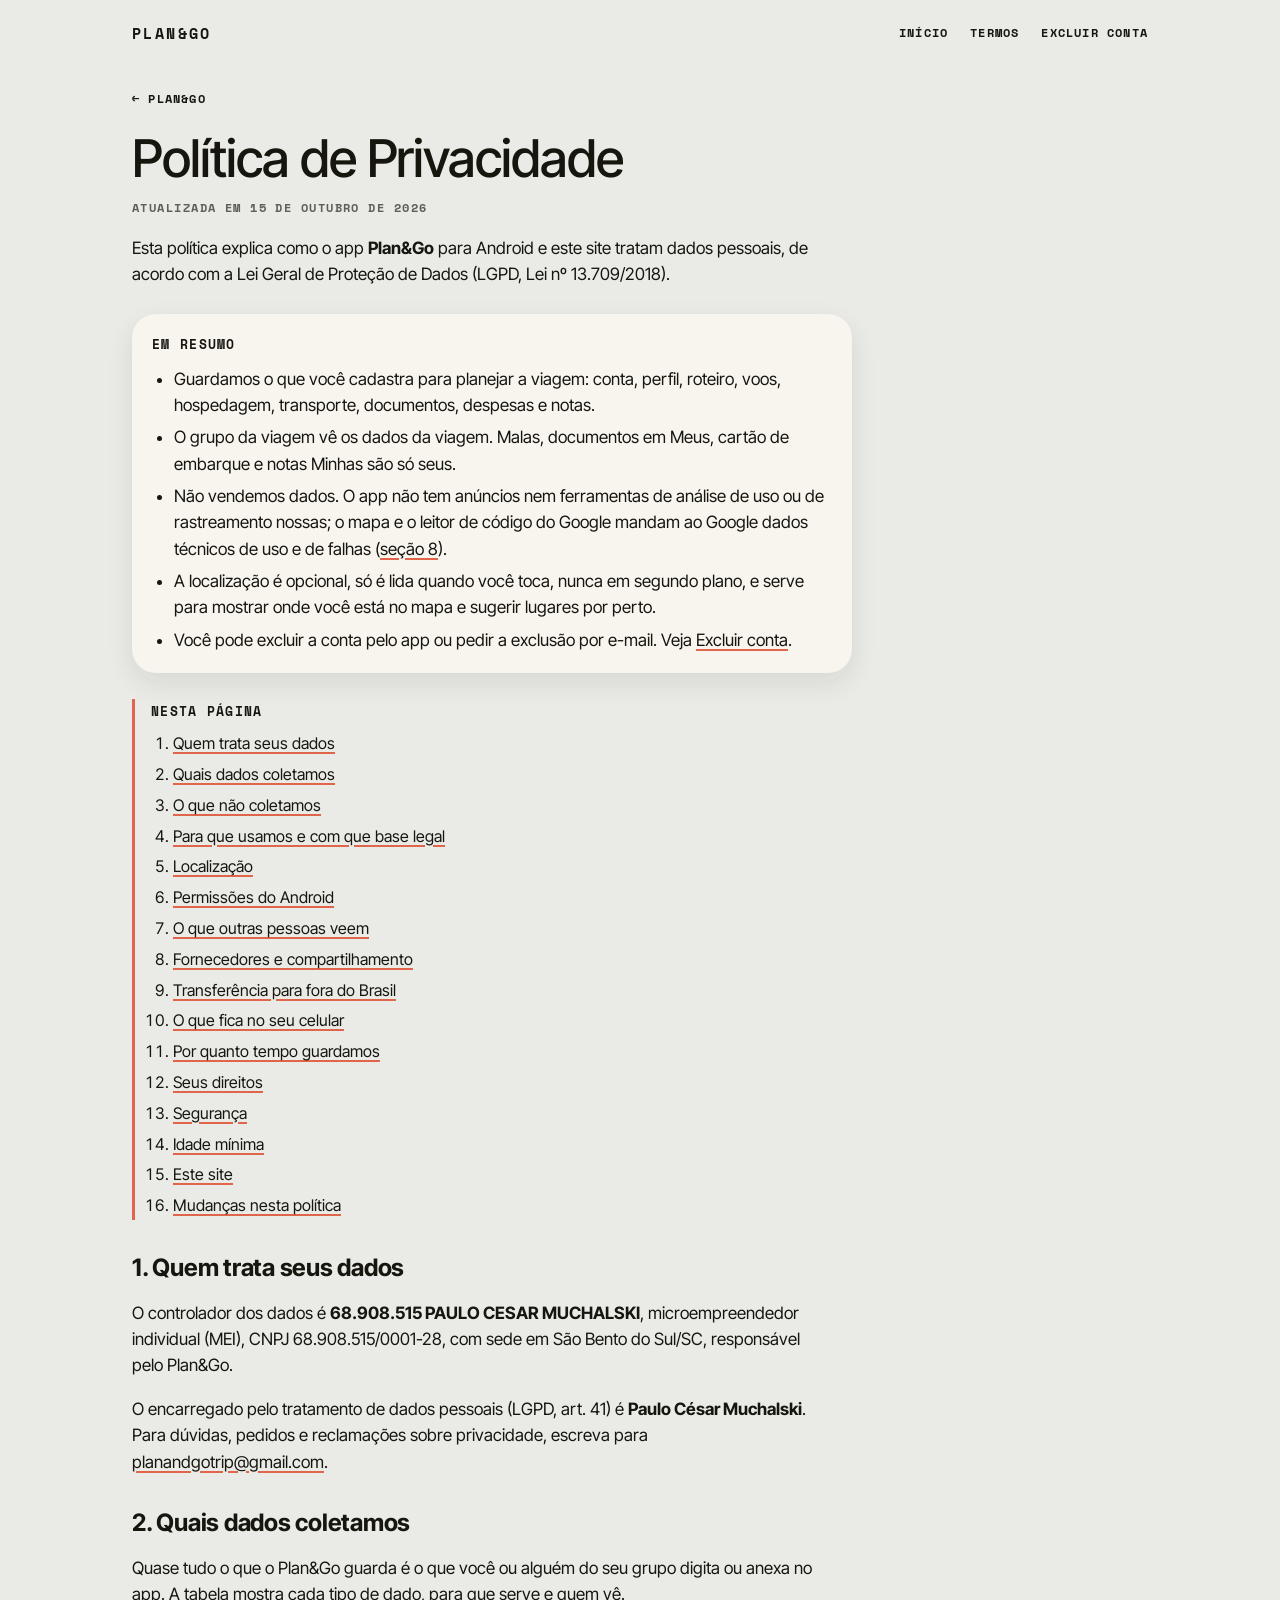
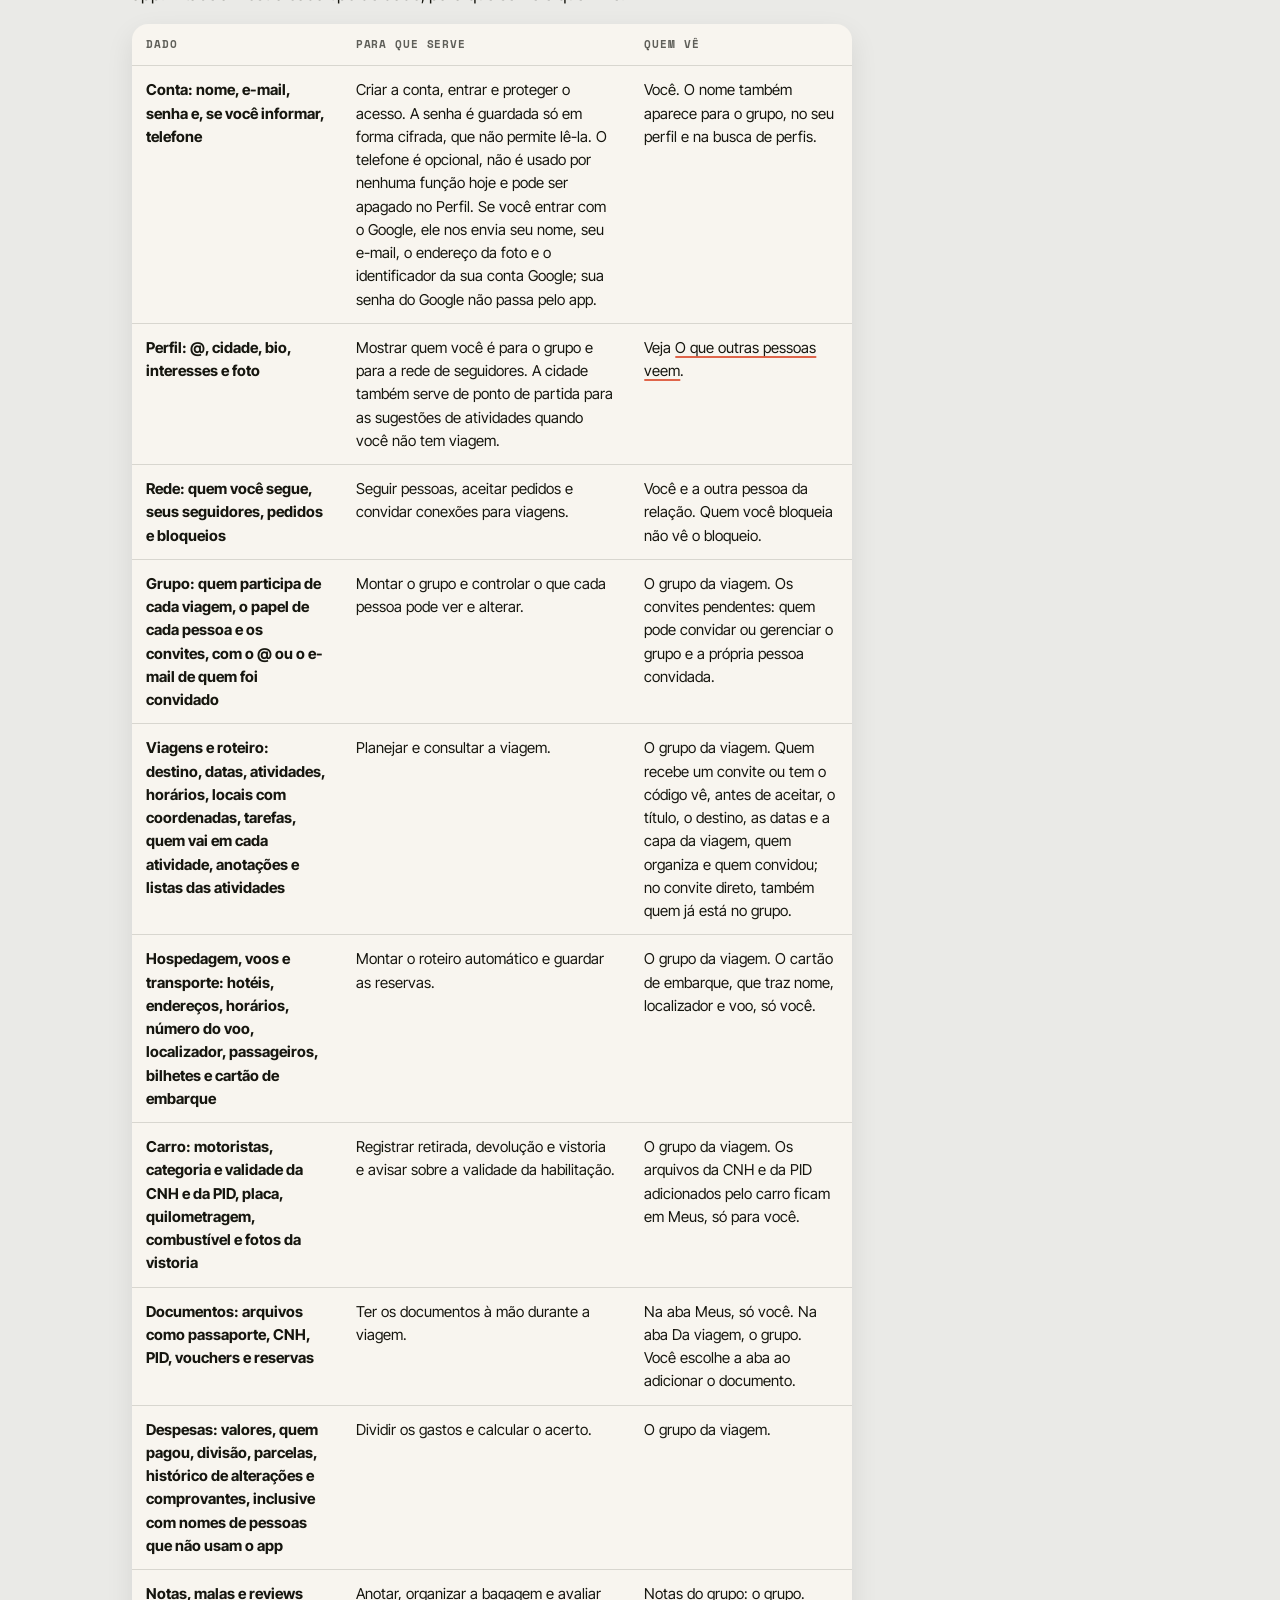
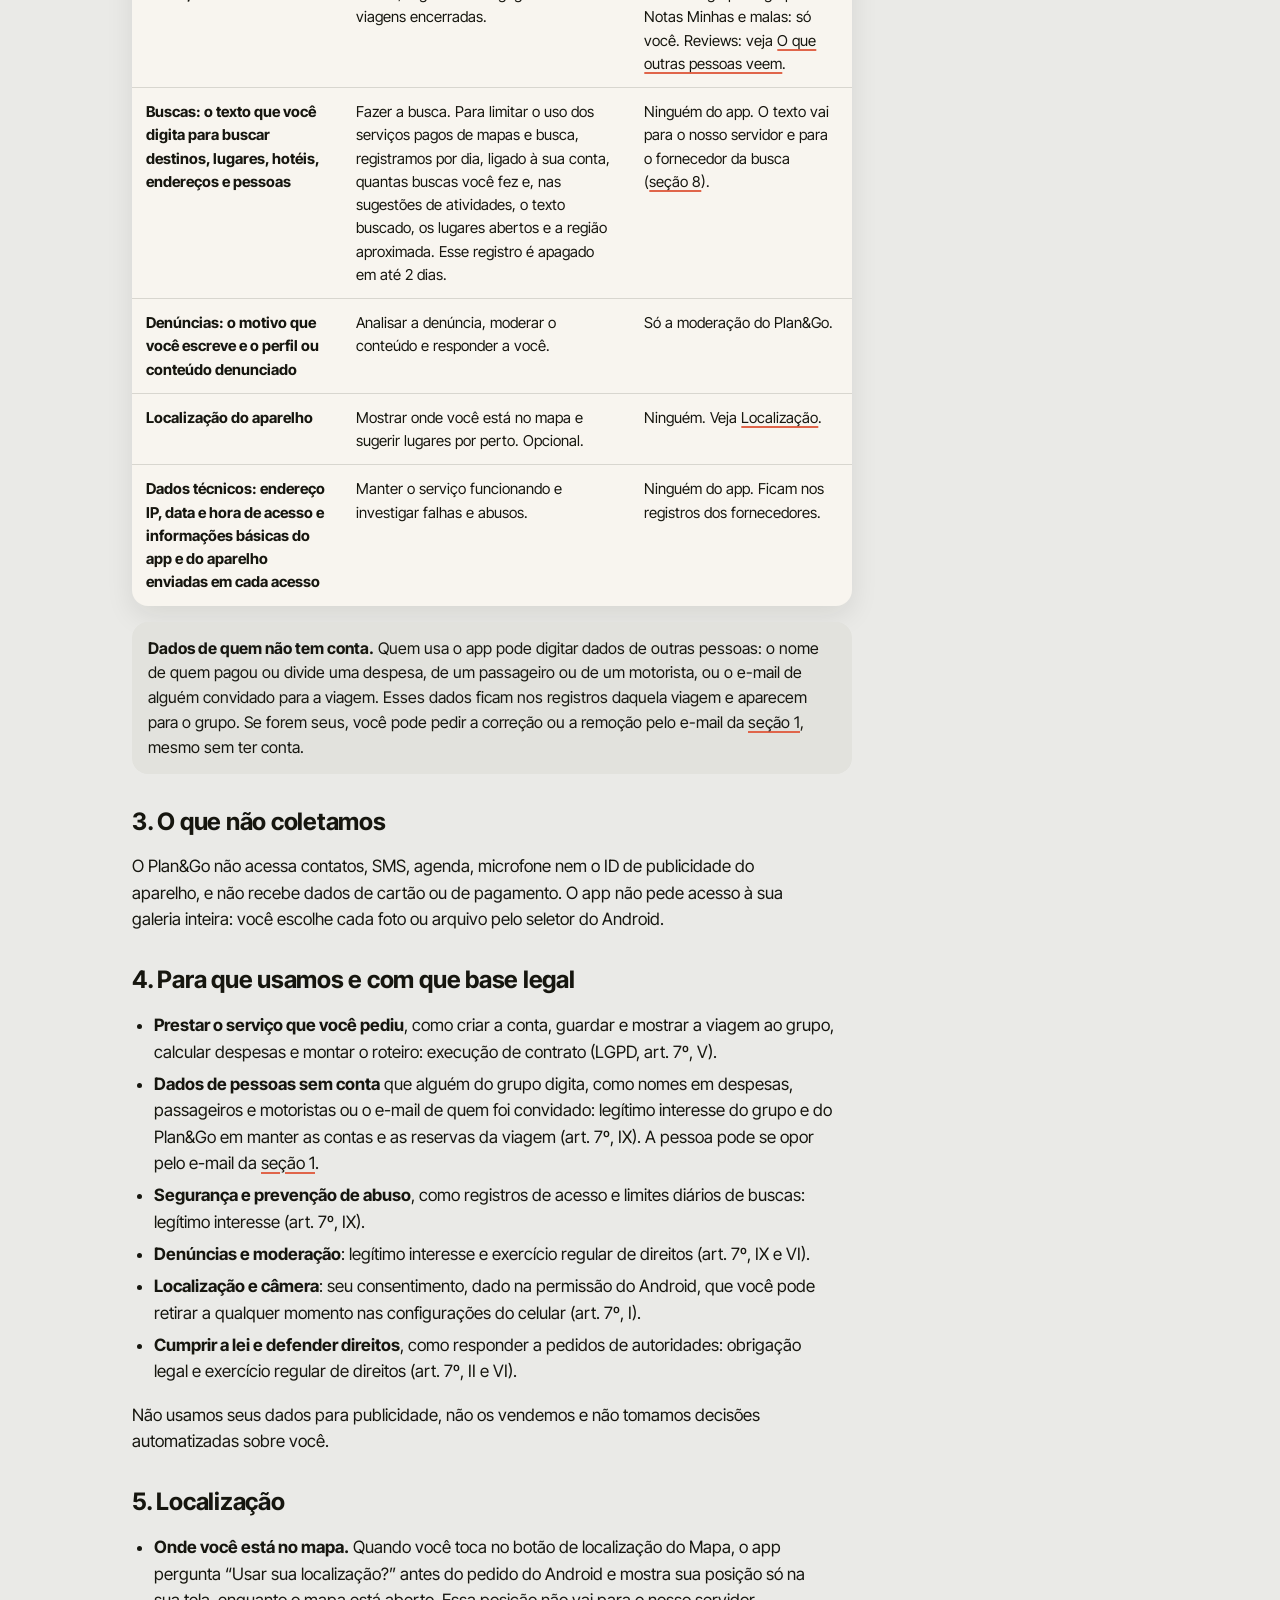
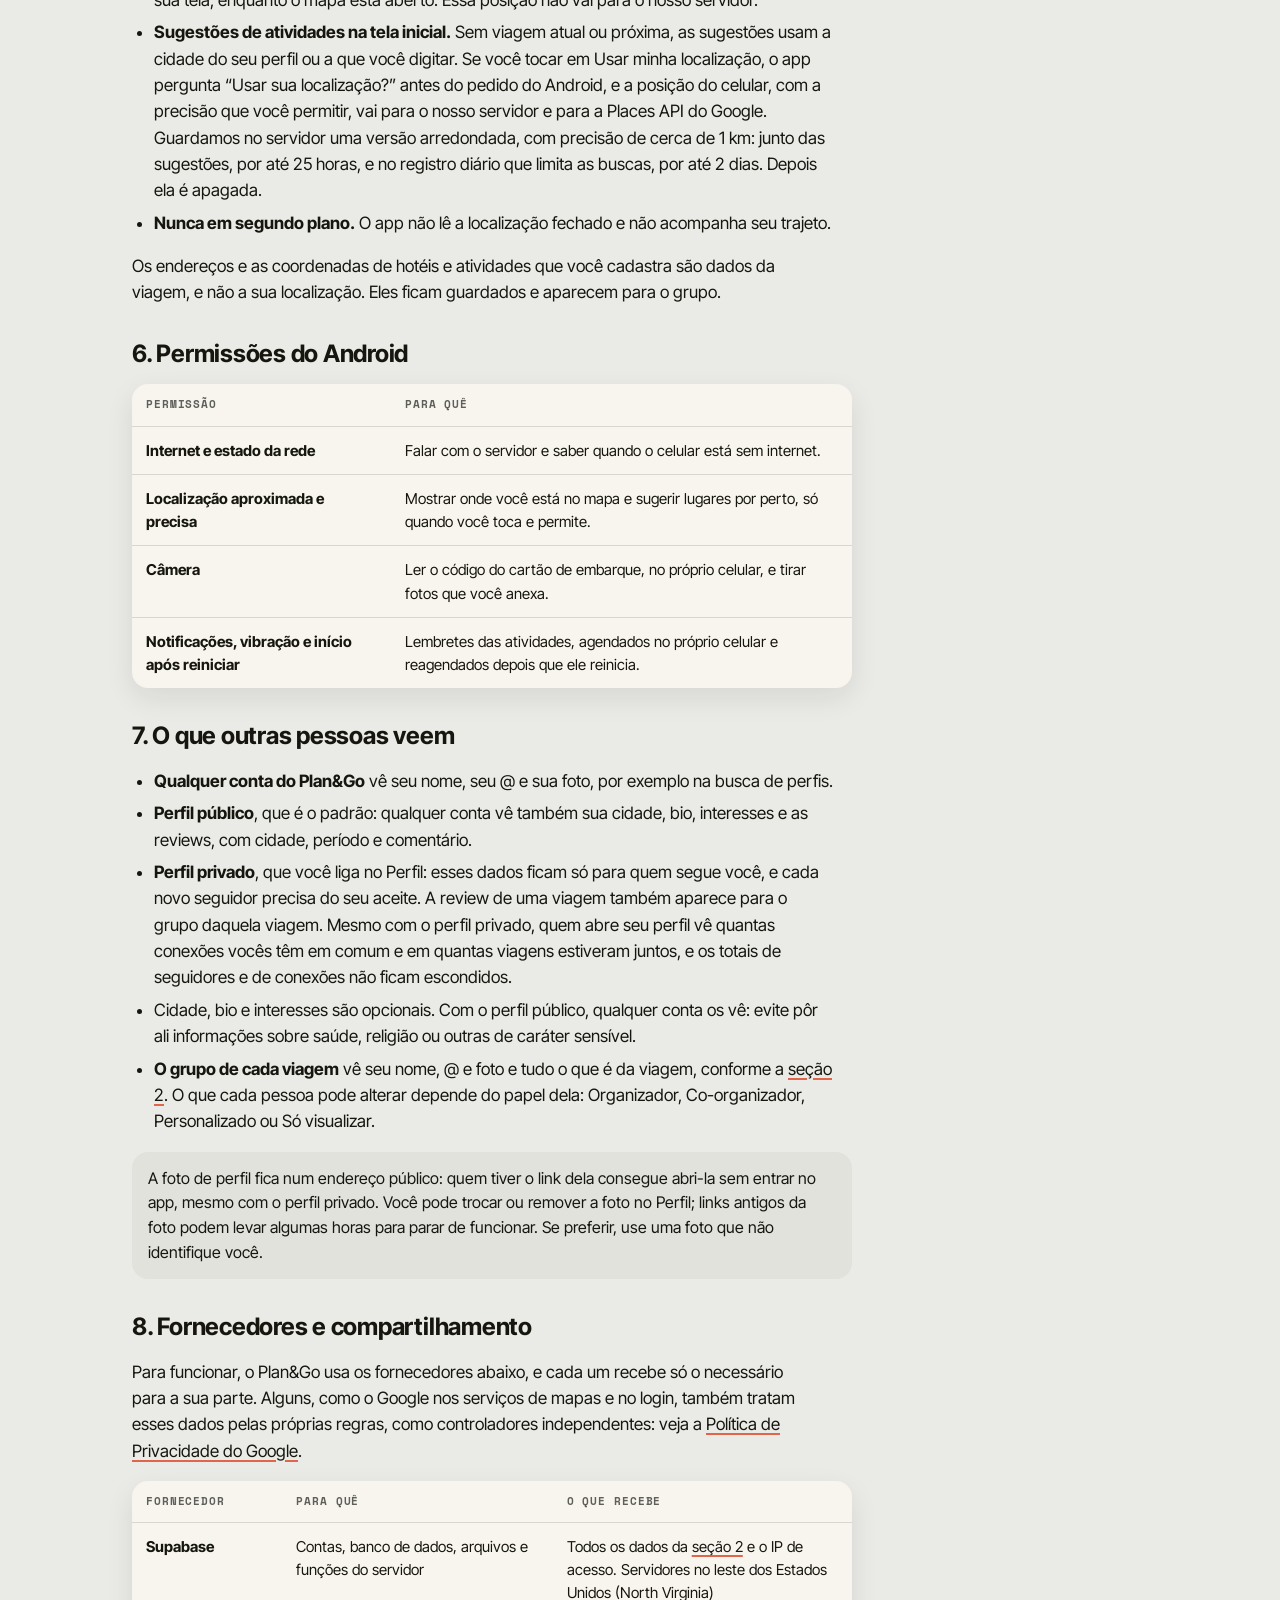
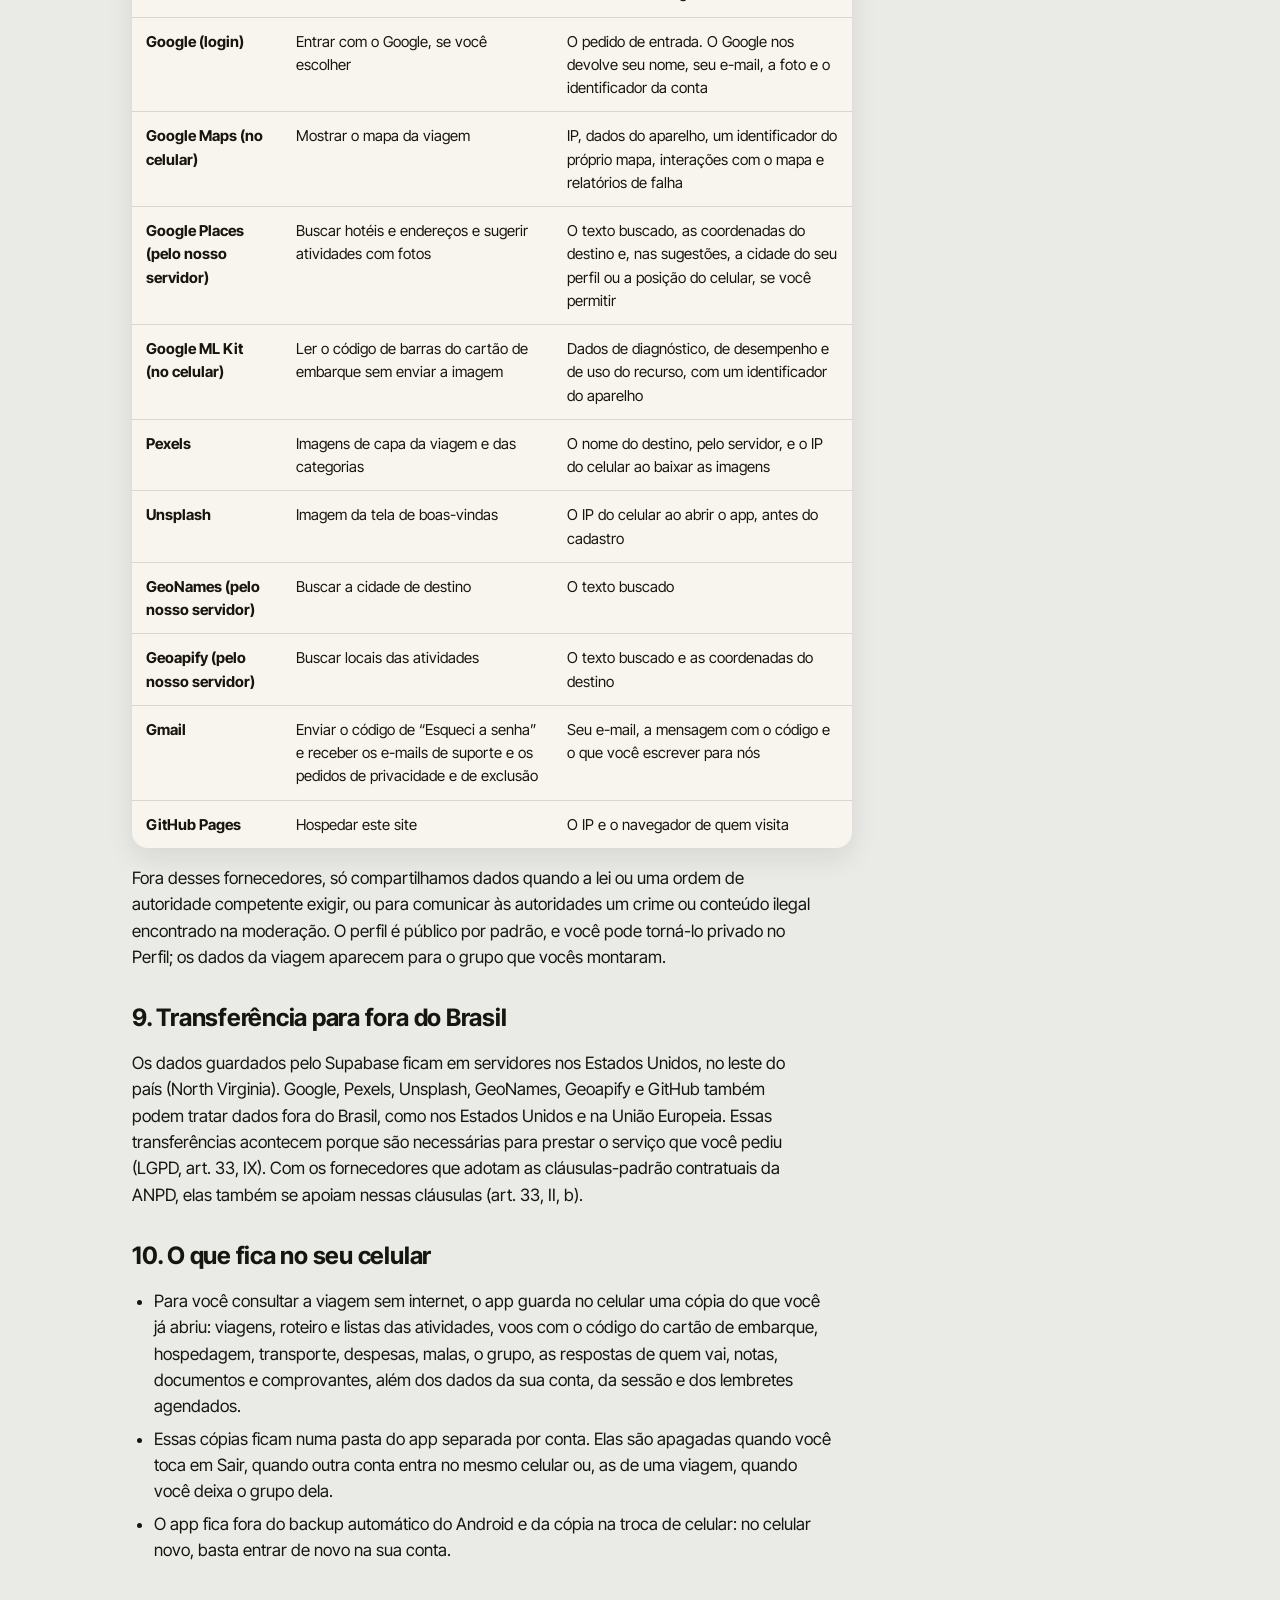
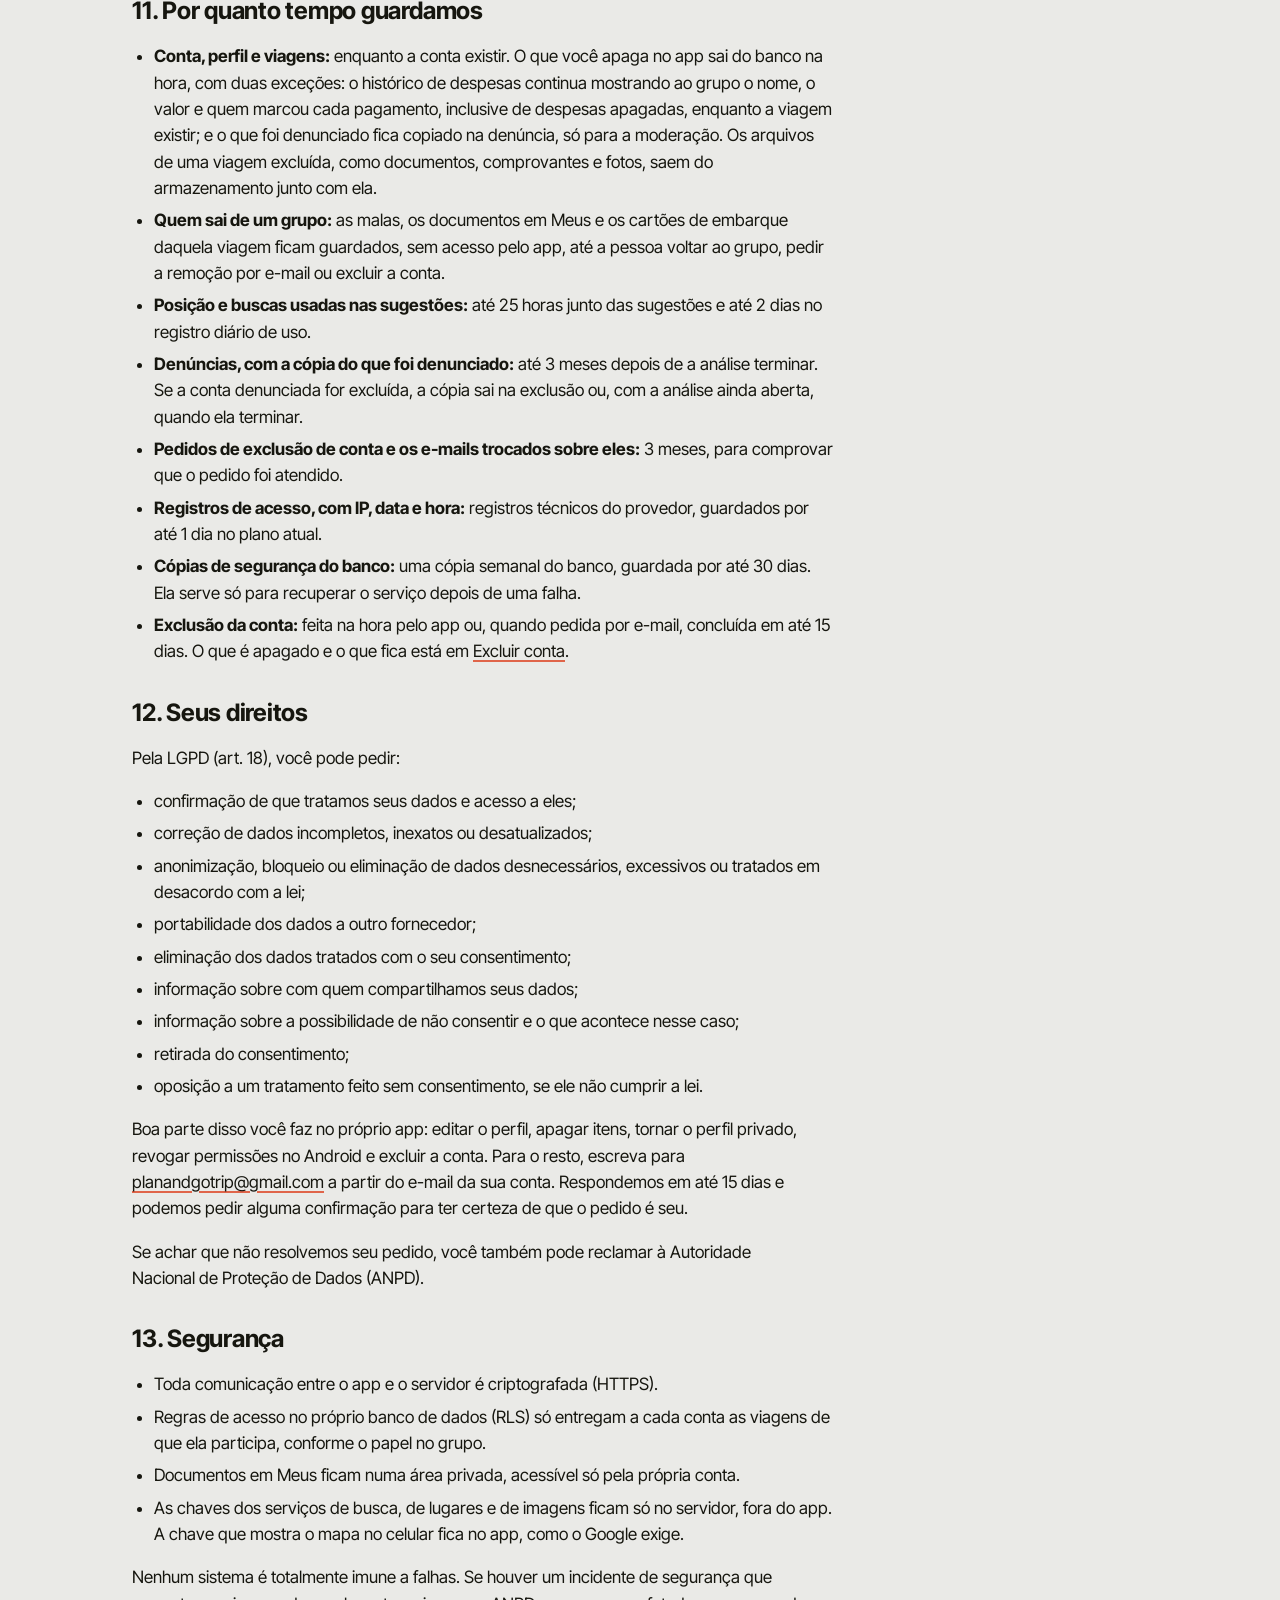
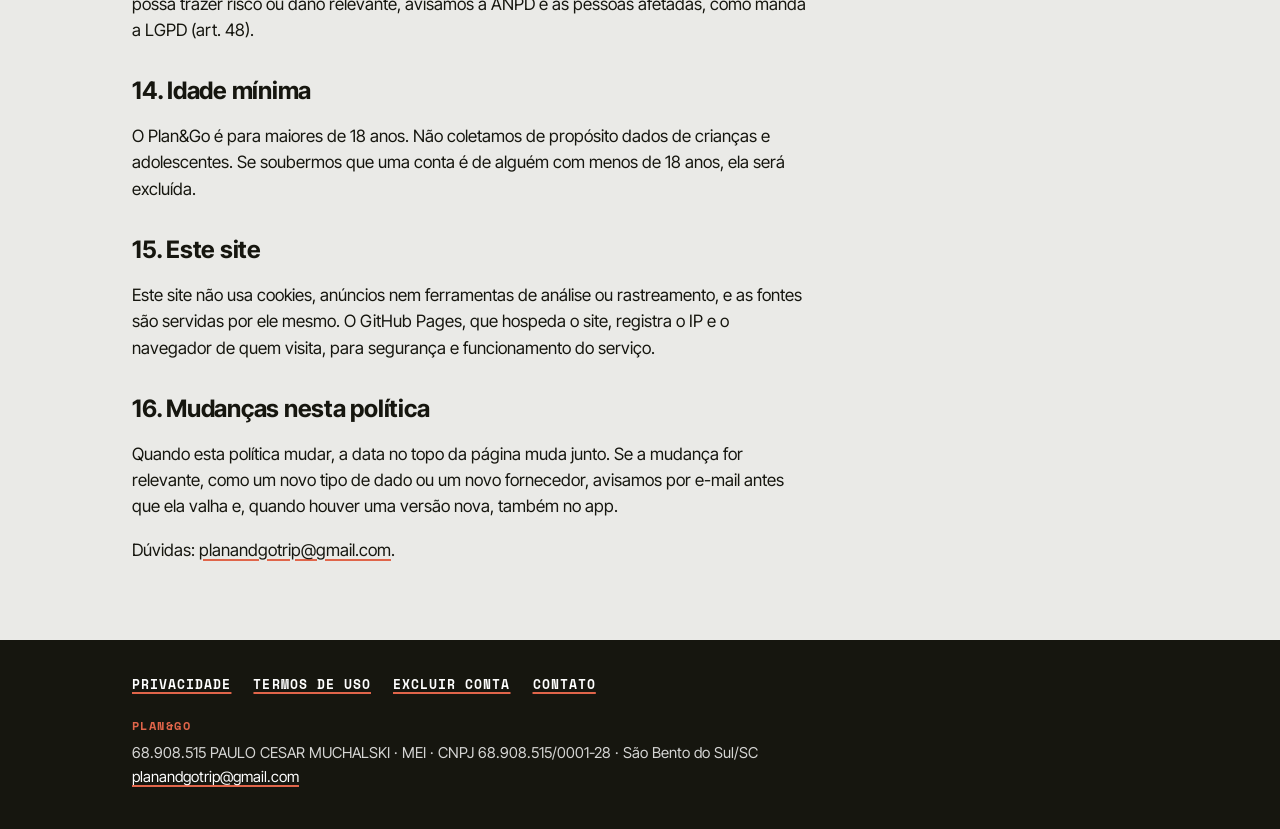
==== privacidade/index.html @ e4847a5a "Site do Plan&Go: inicio, Politica de Privacidade, Termos de Uso e Excluir conta Paginas estaticas pa" ====
<!doctype html>
<html lang="pt-BR">
<head>
  <meta charset="utf-8">
  <meta name="viewport" content="width=device-width, initial-scale=1">
  <title>Política de Privacidade · Plan&amp;Go</title>
  <meta name="description" content="Quais dados o app Plan&amp;Go coleta, para que usa, com quem compartilha, por quanto tempo guarda e como você exerce seus direitos pela LGPD.">
  <meta name="theme-color" content="#EAEAE7">
  <link rel="icon" href="../favicon.svg" type="image/svg+xml">
  <link rel="stylesheet" href="../styles.css">
</head>
<body>
  <a class="skip-link" href="#conteudo">Pular para o conteúdo</a>

  <header class="site-header">
    <div class="wrap">
      <a class="brand" href="../" aria-label="Plan&amp;Go, página inicial">
        <span>PLAN&amp;GO</span>
      </a>
      <nav class="site-nav" aria-label="Páginas">
        <a href="../">Início</a>
        <a href="../termos/">Termos</a>
        <a href="../excluir-conta/">Excluir conta</a>
      </nav>
    </div>
  </header>

  <main id="conteudo" class="doc">
    <div class="wrap">
      <article class="doc-inner">
        <a class="back-link" href="../">← Plan&amp;Go</a>
        <h1>Política de Privacidade</h1>
        <p class="doc-meta label label--soft">Atualizada em 15 de outubro de 2026</p>

        <p>Esta política explica como o app <strong>Plan&amp;Go</strong> para Android e este site tratam dados pessoais, de acordo com a Lei Geral de Proteção de Dados (LGPD, Lei&nbsp;nº&nbsp;13.709/2018).</p>

        <aside class="summary" aria-labelledby="resumo">
          <h2 id="resumo">Em resumo</h2>
          <ul>
            <li>Guardamos o que você cadastra para planejar a viagem: conta, perfil, roteiro, voos, hospedagem, transporte, documentos, despesas e notas.</li>
            <li>O grupo da viagem vê os dados da viagem. Malas, documentos em Meus, cartão de embarque e notas Minhas são só seus.</li>
            <li>Não vendemos dados. O app não tem anúncios nem ferramentas de análise de uso ou de rastreamento nossas; o mapa e o leitor de código do Google mandam ao Google dados técnicos de uso e de falhas (<a href="#fornecedores">seção 8</a>).</li>
            <li>A localização é opcional, só é lida quando você toca, nunca em segundo plano, e serve para mostrar onde você está no mapa e sugerir lugares por perto.</li>
            <li>Você pode excluir a conta pelo app ou pedir a exclusão por e-mail. Veja <a href="../excluir-conta/">Excluir conta</a>.</li>
          </ul>
        </aside>

        <nav class="toc" aria-labelledby="indice">
          <h2 id="indice">Nesta página</h2>
          <ol>
            <li><a href="#quem-somos">Quem trata seus dados</a></li>
            <li><a href="#dados">Quais dados coletamos</a></li>
            <li><a href="#nao-coletamos">O que não coletamos</a></li>
            <li><a href="#bases">Para que usamos e com que base legal</a></li>
            <li><a href="#localizacao">Localização</a></li>
            <li><a href="#permissoes">Permissões do Android</a></li>
            <li><a href="#quem-ve">O que outras pessoas veem</a></li>
            <li><a href="#fornecedores">Fornecedores e compartilhamento</a></li>
            <li><a href="#internacional">Transferência para fora do Brasil</a></li>
            <li><a href="#aparelho">O que fica no seu celular</a></li>
            <li><a href="#prazos">Por quanto tempo guardamos</a></li>
            <li><a href="#direitos">Seus direitos</a></li>
            <li><a href="#seguranca">Segurança</a></li>
            <li><a href="#idade">Idade mínima</a></li>
            <li><a href="#site">Este site</a></li>
            <li><a href="#mudancas">Mudanças nesta política</a></li>
          </ol>
        </nav>

        <section id="quem-somos" aria-labelledby="t-quem-somos">
          <h2 id="t-quem-somos">1. Quem trata seus dados</h2>
          <p>O controlador dos dados é <strong>68.908.515 PAULO CESAR MUCHALSKI</strong>, microempreendedor individual (MEI), <span class="nowrap">CNPJ 68.908.515/0001-28</span>, com sede em São Bento do Sul/SC, responsável pelo Plan&amp;Go.</p>
          <p>O encarregado pelo tratamento de dados pessoais (LGPD, art.&nbsp;41) é <strong>Paulo César Muchalski</strong>. Para dúvidas, pedidos e reclamações sobre privacidade, escreva para <a href="mailto:planandgotrip@gmail.com">planandgotrip@gmail.com</a>.</p>
        </section>

        <section id="dados" aria-labelledby="t-dados">
          <h2 id="t-dados">2. Quais dados coletamos</h2>
          <p>Quase tudo o que o Plan&amp;Go guarda é o que você ou alguém do seu grupo digita ou anexa no app. A tabela mostra cada tipo de dado, para que serve e quem vê.</p>
          <div class="table-wrap">
            <table>
              <thead>
                <tr><th scope="col">Dado</th><th scope="col">Para que serve</th><th scope="col">Quem vê</th></tr>
              </thead>
              <tbody>
                <tr>
                  <th scope="row">Conta: nome, e-mail, senha e, se você informar, telefone</th>
                  <td data-label="Para que serve">Criar a conta, entrar e proteger o acesso. A senha é guardada só em forma cifrada, que não permite lê-la. O telefone é opcional, não é usado por nenhuma função hoje e pode ser apagado no Perfil. Se você entrar com o Google, ele nos envia seu nome, seu e-mail, o endereço da foto e o identificador da sua conta Google; sua senha do Google não passa pelo app.</td>
                  <td data-label="Quem vê">Você. O nome também aparece para o grupo, no seu perfil e na busca de perfis.</td>
                </tr>
                <tr>
                  <th scope="row">Perfil: @, cidade, bio, interesses e foto</th>
                  <td data-label="Para que serve">Mostrar quem você é para o grupo e para a rede de seguidores. A cidade também serve de ponto de partida para as sugestões de atividades quando você não tem viagem.</td>
                  <td data-label="Quem vê">Veja <a href="#quem-ve">O que outras pessoas veem</a>.</td>
                </tr>
                <tr>
                  <th scope="row">Rede: quem você segue, seus seguidores, pedidos e bloqueios</th>
                  <td data-label="Para que serve">Seguir pessoas, aceitar pedidos e convidar conexões para viagens.</td>
                  <td data-label="Quem vê">Você e a outra pessoa da relação. Quem você bloqueia não vê o bloqueio.</td>
                </tr>
                <tr>
                  <th scope="row">Grupo: quem participa de cada viagem, o papel de cada pessoa e os convites, com o @ ou o e-mail de quem foi convidado</th>
                  <td data-label="Para que serve">Montar o grupo e controlar o que cada pessoa pode ver e alterar.</td>
                  <td data-label="Quem vê">O grupo da viagem. Os convites pendentes: quem pode convidar ou gerenciar o grupo e a própria pessoa convidada.</td>
                </tr>
                <tr>
                  <th scope="row">Viagens e roteiro: destino, datas, atividades, horários, locais com coordenadas, tarefas, quem vai em cada atividade, anotações e listas das atividades</th>
                  <td data-label="Para que serve">Planejar e consultar a viagem.</td>
                  <td data-label="Quem vê">O grupo da viagem. Quem recebe um convite ou tem o código vê, antes de aceitar, o título, o destino, as datas e a capa da viagem, quem organiza e quem convidou; no convite direto, também quem já está no grupo.</td>
                </tr>
                <tr>
                  <th scope="row">Hospedagem, voos e transporte: hotéis, endereços, horários, número do voo, localizador, passageiros, bilhetes e cartão de embarque</th>
                  <td data-label="Para que serve">Montar o roteiro automático e guardar as reservas.</td>
                  <td data-label="Quem vê">O grupo da viagem. O cartão de embarque, que traz nome, localizador e voo, só você.</td>
                </tr>
                <tr>
                  <th scope="row">Carro: motoristas, categoria e validade da CNH e da PID, placa, quilometragem, combustível e fotos da vistoria</th>
                  <td data-label="Para que serve">Registrar retirada, devolução e vistoria e avisar sobre a validade da habilitação.</td>
                  <td data-label="Quem vê">O grupo da viagem. Os arquivos da CNH e da PID adicionados pelo carro ficam em Meus, só para você.</td>
                </tr>
                <tr>
                  <th scope="row">Documentos: arquivos como passaporte, CNH, PID, vouchers e reservas</th>
                  <td data-label="Para que serve">Ter os documentos à mão durante a viagem.</td>
                  <td data-label="Quem vê">Na aba Meus, só você. Na aba Da viagem, o grupo. Você escolhe a aba ao adicionar o documento.</td>
                </tr>
                <tr>
                  <th scope="row">Despesas: valores, quem pagou, divisão, parcelas, histórico de alterações e comprovantes, inclusive com nomes de pessoas que não usam o app</th>
                  <td data-label="Para que serve">Dividir os gastos e calcular o acerto.</td>
                  <td data-label="Quem vê">O grupo da viagem.</td>
                </tr>
                <tr>
                  <th scope="row">Notas, malas e reviews</th>
                  <td data-label="Para que serve">Anotar, organizar a bagagem e avaliar viagens encerradas.</td>
                  <td data-label="Quem vê">Notas do grupo: o grupo. Notas Minhas e malas: só você. Reviews: veja <a href="#quem-ve">O que outras pessoas veem</a>.</td>
                </tr>
                <tr>
                  <th scope="row">Buscas: o texto que você digita para buscar destinos, lugares, hotéis, endereços e pessoas</th>
                  <td data-label="Para que serve">Fazer a busca. Para limitar o uso dos serviços pagos de mapas e busca, registramos por dia, ligado à sua conta, quantas buscas você fez e, nas sugestões de atividades, o texto buscado, os lugares abertos e a região aproximada. Esse registro é apagado em até 2 dias.</td>
                  <td data-label="Quem vê">Ninguém do app. O texto vai para o nosso servidor e para o fornecedor da busca (<a href="#fornecedores">seção 8</a>).</td>
                </tr>
                <tr>
                  <th scope="row">Denúncias: o motivo que você escreve e o perfil ou conteúdo denunciado</th>
                  <td data-label="Para que serve">Analisar a denúncia, moderar o conteúdo e responder a você.</td>
                  <td data-label="Quem vê">Só a moderação do Plan&amp;Go.</td>
                </tr>
                <tr>
                  <th scope="row">Localização do aparelho</th>
                  <td data-label="Para que serve">Mostrar onde você está no mapa e sugerir lugares por perto. Opcional.</td>
                  <td data-label="Quem vê">Ninguém. Veja <a href="#localizacao">Localização</a>.</td>
                </tr>
                <tr>
                  <th scope="row">Dados técnicos: endereço IP, data e hora de acesso e informações básicas do app e do aparelho enviadas em cada acesso</th>
                  <td data-label="Para que serve">Manter o serviço funcionando e investigar falhas e abusos.</td>
                  <td data-label="Quem vê">Ninguém do app. Ficam nos registros dos fornecedores.</td>
                </tr>
              </tbody>
            </table>
          </div>
          <p class="note"><strong>Dados de quem não tem conta.</strong> Quem usa o app pode digitar dados de outras pessoas: o nome de quem pagou ou divide uma despesa, de um passageiro ou de um motorista, ou o e-mail de alguém convidado para a viagem. Esses dados ficam nos registros daquela viagem e aparecem para o grupo. Se forem seus, você pode pedir a correção ou a remoção pelo e-mail da <a href="#quem-somos">seção 1</a>, mesmo sem ter conta.</p>
        </section>

        <section id="nao-coletamos" aria-labelledby="t-nao-coletamos">
          <h2 id="t-nao-coletamos">3. O que não coletamos</h2>
          <p>O Plan&amp;Go não acessa contatos, SMS, agenda, microfone nem o ID de publicidade do aparelho, e não recebe dados de cartão ou de pagamento. O app não pede acesso à sua galeria inteira: você escolhe cada foto ou arquivo pelo seletor do Android.</p>
        </section>

        <section id="bases" aria-labelledby="t-bases">
          <h2 id="t-bases">4. Para que usamos e com que base legal</h2>
          <ul>
            <li><strong>Prestar o serviço que você pediu</strong>, como criar a conta, guardar e mostrar a viagem ao grupo, calcular despesas e montar o roteiro: execução de contrato (LGPD, art.&nbsp;7º, V).</li>
            <li><strong>Dados de pessoas sem conta</strong> que alguém do grupo digita, como nomes em despesas, passageiros e motoristas ou o e-mail de quem foi convidado: legítimo interesse do grupo e do Plan&amp;Go em manter as contas e as reservas da viagem (art.&nbsp;7º, IX). A pessoa pode se opor pelo e-mail da <a href="#quem-somos">seção 1</a>.</li>
            <li><strong>Segurança e prevenção de abuso</strong>, como registros de acesso e limites diários de buscas: legítimo interesse (art.&nbsp;7º, IX).</li>
            <li><strong>Denúncias e moderação</strong>: legítimo interesse e exercício regular de direitos (art.&nbsp;7º, IX e VI).</li>
            <li><strong>Localização e câmera</strong>: seu consentimento, dado na permissão do Android, que você pode retirar a qualquer momento nas configurações do celular (art.&nbsp;7º, I).</li>
            <li><strong>Cumprir a lei e defender direitos</strong>, como responder a pedidos de autoridades: obrigação legal e exercício regular de direitos (art.&nbsp;7º, II e VI).</li>
          </ul>
          <p>Não usamos seus dados para publicidade, não os vendemos e não tomamos decisões automatizadas sobre você.</p>
        </section>

        <section id="localizacao" aria-labelledby="t-localizacao">
          <h2 id="t-localizacao">5. Localização</h2>
          <ul>
            <li><strong>Onde você está no mapa.</strong> Quando você toca no botão de localização do Mapa, o app pergunta “Usar sua localização?” antes do pedido do Android e mostra sua posição só na sua tela, enquanto o mapa está aberto. Essa posição não vai para o nosso servidor.</li>
            <li><strong>Sugestões de atividades na tela inicial.</strong> Sem viagem atual ou próxima, as sugestões usam a cidade do seu perfil ou a que você digitar. Se você tocar em Usar minha localização, o app pergunta “Usar sua localização?” antes do pedido do Android, e a posição do celular, com a precisão que você permitir, vai para o nosso servidor e para a Places API do Google. Guardamos no servidor uma versão arredondada, com precisão de cerca de 1&nbsp;km: junto das sugestões, por até 25 horas, e no registro diário que limita as buscas, por até 2 dias. Depois ela é apagada.</li>
            <li><strong>Nunca em segundo plano.</strong> O app não lê a localização fechado e não acompanha seu trajeto.</li>
          </ul>
          <p>Os endereços e as coordenadas de hotéis e atividades que você cadastra são dados da viagem, e não a sua localização. Eles ficam guardados e aparecem para o grupo.</p>
        </section>

        <section id="permissoes" aria-labelledby="t-permissoes">
          <h2 id="t-permissoes">6. Permissões do Android</h2>
          <div class="table-wrap">
            <table>
              <thead>
                <tr><th scope="col">Permissão</th><th scope="col">Para quê</th></tr>
              </thead>
              <tbody>
                <tr><th scope="row">Internet e estado da rede</th><td data-label="Para quê">Falar com o servidor e saber quando o celular está sem internet.</td></tr>
                <tr><th scope="row">Localização aproximada e precisa</th><td data-label="Para quê">Mostrar onde você está no mapa e sugerir lugares por perto, só quando você toca e permite.</td></tr>
                <tr><th scope="row">Câmera</th><td data-label="Para quê">Ler o código do cartão de embarque, no próprio celular, e tirar fotos que você anexa.</td></tr>
                <tr><th scope="row">Notificações, vibração e início após reiniciar</th><td data-label="Para quê">Lembretes das atividades, agendados no próprio celular e reagendados depois que ele reinicia.</td></tr>
              </tbody>
            </table>
          </div>
        </section>

        <section id="quem-ve" aria-labelledby="t-quem-ve">
          <h2 id="t-quem-ve">7. O que outras pessoas veem</h2>
          <ul>
            <li><strong>Qualquer conta do Plan&amp;Go</strong> vê seu nome, seu @ e sua foto, por exemplo na busca de perfis.</li>
            <li><strong>Perfil público</strong>, que é o padrão: qualquer conta vê também sua cidade, bio, interesses e as reviews, com cidade, período e comentário.</li>
            <li><strong>Perfil privado</strong>, que você liga no Perfil: esses dados ficam só para quem segue você, e cada novo seguidor precisa do seu aceite. A review de uma viagem também aparece para o grupo daquela viagem. Mesmo com o perfil privado, quem abre seu perfil vê quantas conexões vocês têm em comum e em quantas viagens estiveram juntos, e os totais de seguidores e de conexões não ficam escondidos.</li>
            <li>Cidade, bio e interesses são opcionais. Com o perfil público, qualquer conta os vê: evite pôr ali informações sobre saúde, religião ou outras de caráter sensível.</li>
            <li><strong>O grupo de cada viagem</strong> vê seu nome, @ e foto e tudo o que é da viagem, conforme a <a href="#dados">seção 2</a>. O que cada pessoa pode alterar depende do papel dela: Organizador, <span class="nowrap">Co-organizador</span>, Personalizado ou Só visualizar.</li>
          </ul>
          <p class="note">A foto de perfil fica num endereço público: quem tiver o link dela consegue abri-la sem entrar no app, mesmo com o perfil privado. Você pode trocar ou remover a foto no Perfil; links antigos da foto podem levar algumas horas para parar de funcionar. Se preferir, use uma foto que não identifique você.</p>
        </section>

        <section id="fornecedores" aria-labelledby="t-fornecedores">
          <h2 id="t-fornecedores">8. Fornecedores e compartilhamento</h2>
          <p>Para funcionar, o Plan&amp;Go usa os fornecedores abaixo, e cada um recebe só o necessário para a sua parte. Alguns, como o Google nos serviços de mapas e no login, também tratam esses dados pelas próprias regras, como controladores independentes: veja a <a href="https://policies.google.com/privacy?hl=pt-BR" rel="noopener">Política de Privacidade do Google</a>.</p>
          <div class="table-wrap">
            <table>
              <thead>
                <tr><th scope="col">Fornecedor</th><th scope="col">Para quê</th><th scope="col">O que recebe</th></tr>
              </thead>
              <tbody>
                <tr><th scope="row">Supabase</th><td data-label="Para quê">Contas, banco de dados, arquivos e funções do servidor</td><td data-label="O que recebe">Todos os dados da <a href="#dados">seção 2</a> e o IP de acesso. Servidores no leste dos Estados Unidos (North Virginia)</td></tr>
                <tr><th scope="row">Google (login)</th><td data-label="Para quê">Entrar com o Google, se você escolher</td><td data-label="O que recebe">O pedido de entrada. O Google nos devolve seu nome, seu e-mail, a foto e o identificador da conta</td></tr>
                <tr><th scope="row">Google Maps (no celular)</th><td data-label="Para quê">Mostrar o mapa da viagem</td><td data-label="O que recebe">IP, dados do aparelho, um identificador do próprio mapa, interações com o mapa e relatórios de falha</td></tr>
                <tr><th scope="row">Google Places (pelo nosso servidor)</th><td data-label="Para quê">Buscar hotéis e endereços e sugerir atividades com fotos</td><td data-label="O que recebe">O texto buscado, as coordenadas do destino e, nas sugestões, a cidade do seu perfil ou a posição do celular, se você permitir</td></tr>
                <tr><th scope="row">Google ML Kit (no celular)</th><td data-label="Para quê">Ler o código de barras do cartão de embarque sem enviar a imagem</td><td data-label="O que recebe">Dados de diagnóstico, de desempenho e de uso do recurso, com um identificador do aparelho</td></tr>
                <tr><th scope="row">Pexels</th><td data-label="Para quê">Imagens de capa da viagem e das categorias</td><td data-label="O que recebe">O nome do destino, pelo servidor, e o IP do celular ao baixar as imagens</td></tr>
                <tr><th scope="row">Unsplash</th><td data-label="Para quê">Imagem da tela de boas-vindas</td><td data-label="O que recebe">O IP do celular ao abrir o app, antes do cadastro</td></tr>
                <tr><th scope="row">GeoNames (pelo nosso servidor)</th><td data-label="Para quê">Buscar a cidade de destino</td><td data-label="O que recebe">O texto buscado</td></tr>
                <tr><th scope="row">Geoapify (pelo nosso servidor)</th><td data-label="Para quê">Buscar locais das atividades</td><td data-label="O que recebe">O texto buscado e as coordenadas do destino</td></tr>
                <tr><th scope="row">Gmail</th><td data-label="Para quê">Enviar o código de “Esqueci a senha” e receber os e-mails de suporte e os pedidos de privacidade e de exclusão</td><td data-label="O que recebe">Seu e-mail, a mensagem com o código e o que você escrever para nós</td></tr>
                <tr><th scope="row">GitHub Pages</th><td data-label="Para quê">Hospedar este site</td><td data-label="O que recebe">O IP e o navegador de quem visita</td></tr>
              </tbody>
            </table>
          </div>
          <p>Fora desses fornecedores, só compartilhamos dados quando a lei ou uma ordem de autoridade competente exigir, ou para comunicar às autoridades um crime ou conteúdo ilegal encontrado na moderação. O perfil é público por padrão, e você pode torná-lo privado no Perfil; os dados da viagem aparecem para o grupo que vocês montaram.</p>
        </section>

        <section id="internacional" aria-labelledby="t-internacional">
          <h2 id="t-internacional">9. Transferência para fora do Brasil</h2>
          <p>Os dados guardados pelo Supabase ficam em servidores nos Estados Unidos, no leste do país (North Virginia). Google, Pexels, Unsplash, GeoNames, Geoapify e GitHub também podem tratar dados fora do Brasil, como nos Estados Unidos e na União Europeia. Essas transferências acontecem porque são necessárias para prestar o serviço que você pediu (LGPD, art.&nbsp;33, IX). Com os fornecedores que adotam as cláusulas-padrão contratuais da ANPD, elas também se apoiam nessas cláusulas (art.&nbsp;33, II, b).</p>
        </section>

        <section id="aparelho" aria-labelledby="t-aparelho">
          <h2 id="t-aparelho">10. O que fica no seu celular</h2>
          <ul>
            <li>Para você consultar a viagem sem internet, o app guarda no celular uma cópia do que você já abriu: viagens, roteiro e listas das atividades, voos com o código do cartão de embarque, hospedagem, transporte, despesas, malas, o grupo, as respostas de quem vai, notas, documentos e comprovantes, além dos dados da sua conta, da sessão e dos lembretes agendados.</li>
            <li>Essas cópias ficam numa pasta do app separada por conta. Elas são apagadas quando você toca em Sair, quando outra conta entra no mesmo celular ou, as de uma viagem, quando você deixa o grupo dela.</li>
            <li>O app fica fora do backup automático do Android e da cópia na troca de celular: no celular novo, basta entrar de novo na sua conta.</li>
          </ul>
        </section>

        <section id="prazos" aria-labelledby="t-prazos">
          <h2 id="t-prazos">11. Por quanto tempo guardamos</h2>
          <ul>
            <li><strong>Conta, perfil e viagens:</strong> enquanto a conta existir. O que você apaga no app sai do banco na hora, com duas exceções: o histórico de despesas continua mostrando ao grupo o nome, o valor e quem marcou cada pagamento, inclusive de despesas apagadas, enquanto a viagem existir; e o que foi denunciado fica copiado na denúncia, só para a moderação. Os arquivos de uma viagem excluída, como documentos, comprovantes e fotos, saem do armazenamento junto com ela.</li>
            <li><strong>Quem sai de um grupo:</strong> as malas, os documentos em Meus e os cartões de embarque daquela viagem ficam guardados, sem acesso pelo app, até a pessoa voltar ao grupo, pedir a remoção por e-mail ou excluir a conta.</li>
            <li><strong>Posição e buscas usadas nas sugestões:</strong> até 25 horas junto das sugestões e até 2 dias no registro diário de uso.</li>
            <li><strong>Denúncias, com a cópia do que foi denunciado:</strong> até 3 meses depois de a análise terminar. Se a conta denunciada for excluída, a cópia sai na exclusão ou, com a análise ainda aberta, quando ela terminar.</li>
            <li><strong>Pedidos de exclusão de conta e os e-mails trocados sobre eles:</strong> 3 meses, para comprovar que o pedido foi atendido.</li>
            <li><strong>Registros de acesso, com IP, data e hora:</strong> registros técnicos do provedor, guardados por até 1 dia no plano atual.</li>
            <li><strong>Cópias de segurança do banco:</strong> uma cópia semanal do banco, guardada por até 30 dias. Ela serve só para recuperar o serviço depois de uma falha.</li>
            <li><strong>Exclusão da conta:</strong> feita na hora pelo app ou, quando pedida por e-mail, concluída em até 15 dias. O que é apagado e o que fica está em <a href="../excluir-conta/">Excluir conta</a>.</li>
          </ul>
        </section>

        <section id="direitos" aria-labelledby="t-direitos">
          <h2 id="t-direitos">12. Seus direitos</h2>
          <p>Pela LGPD (art.&nbsp;18), você pode pedir:</p>
          <ul>
            <li>confirmação de que tratamos seus dados e acesso a eles;</li>
            <li>correção de dados incompletos, inexatos ou desatualizados;</li>
            <li>anonimização, bloqueio ou eliminação de dados desnecessários, excessivos ou tratados em desacordo com a lei;</li>
            <li>portabilidade dos dados a outro fornecedor;</li>
            <li>eliminação dos dados tratados com o seu consentimento;</li>
            <li>informação sobre com quem compartilhamos seus dados;</li>
            <li>informação sobre a possibilidade de não consentir e o que acontece nesse caso;</li>
            <li>retirada do consentimento;</li>
            <li>oposição a um tratamento feito sem consentimento, se ele não cumprir a lei.</li>
          </ul>
          <p>Boa parte disso você faz no próprio app: editar o perfil, apagar itens, tornar o perfil privado, revogar permissões no Android e excluir a conta. Para o resto, escreva para <a href="mailto:planandgotrip@gmail.com">planandgotrip@gmail.com</a> a partir do e-mail da sua conta. Respondemos em até 15 dias e podemos pedir alguma confirmação para ter certeza de que o pedido é seu.</p>
          <p>Se achar que não resolvemos seu pedido, você também pode reclamar à Autoridade Nacional de Proteção de Dados (ANPD).</p>
        </section>

        <section id="seguranca" aria-labelledby="t-seguranca">
          <h2 id="t-seguranca">13. Segurança</h2>
          <ul>
            <li>Toda comunicação entre o app e o servidor é criptografada (HTTPS).</li>
            <li>Regras de acesso no próprio banco de dados (RLS) só entregam a cada conta as viagens de que ela participa, conforme o papel no grupo.</li>
            <li>Documentos em Meus ficam numa área privada, acessível só pela própria conta.</li>
            <li>As chaves dos serviços de busca, de lugares e de imagens ficam só no servidor, fora do app. A chave que mostra o mapa no celular fica no app, como o Google exige.</li>
          </ul>
          <p>Nenhum sistema é totalmente imune a falhas. Se houver um incidente de segurança que possa trazer risco ou dano relevante, avisamos a ANPD e as pessoas afetadas, como manda a LGPD (art.&nbsp;48).</p>
        </section>

        <section id="idade" aria-labelledby="t-idade">
          <h2 id="t-idade">14. Idade mínima</h2>
          <p>O Plan&amp;Go é para maiores de 18 anos. Não coletamos de propósito dados de crianças e adolescentes. Se soubermos que uma conta é de alguém com menos de 18 anos, ela será excluída.</p>
        </section>

        <section id="site" aria-labelledby="t-site">
          <h2 id="t-site">15. Este site</h2>
          <p>Este site não usa cookies, anúncios nem ferramentas de análise ou rastreamento, e as fontes são servidas por ele mesmo. O GitHub Pages, que hospeda o site, registra o IP e o navegador de quem visita, para segurança e funcionamento do serviço.</p>
        </section>

        <section id="mudancas" aria-labelledby="t-mudancas">
          <h2 id="t-mudancas">16. Mudanças nesta política</h2>
          <p>Quando esta política mudar, a data no topo da página muda junto. Se a mudança for relevante, como um novo tipo de dado ou um novo fornecedor, avisamos por e-mail antes que ela valha e, quando houver uma versão nova, também no app.</p>
          <p>Dúvidas: <a href="mailto:planandgotrip@gmail.com">planandgotrip@gmail.com</a>.</p>
        </section>
      </article>
    </div>
  </main>

  <footer class="site-footer">
    <div class="wrap">
      <nav aria-label="Rodapé">
        <ul class="footer-links">
          <li><a href="../privacidade/" aria-current="page">Privacidade</a></li>
          <li><a href="../termos/">Termos de Uso</a></li>
          <li><a href="../excluir-conta/">Excluir conta</a></li>
          <li><a href="mailto:planandgotrip@gmail.com">Contato</a></li>
        </ul>
      </nav>
      <p class="footer-company">
        <span class="label">Plan&amp;Go</span>
        68.908.515 PAULO CESAR MUCHALSKI · MEI · <span class="nowrap">CNPJ 68.908.515/0001-28</span> · São Bento do Sul/SC<br>
        <a href="mailto:planandgotrip@gmail.com">planandgotrip@gmail.com</a>
      </p>
    </div>
  </footer>
</body>
</html>
---- styles.css ----
/* Plan&Go: site publico (landing e paginas legais). Sem build e sem fontes
   externas: tudo vem da pasta fonts/ (licenca OFL). */

@font-face {
  font-family: "Inter Tight";
  src: url("fonts/InterTight-400.woff2") format("woff2");
  font-weight: 400;
  font-style: normal;
  font-display: swap;
}
@font-face {
  font-family: "Inter Tight";
  src: url("fonts/InterTight-500.woff2") format("woff2");
  font-weight: 500;
  font-style: normal;
  font-display: swap;
}
@font-face {
  font-family: "Inter Tight";
  src: url("fonts/InterTight-700.woff2") format("woff2");
  font-weight: 700;
  font-style: normal;
  font-display: swap;
}
@font-face {
  font-family: "Space Mono";
  src: url("fonts/SpaceMono-400.woff2") format("woff2");
  font-weight: 400;
  font-style: normal;
  font-display: swap;
}
@font-face {
  font-family: "Space Mono";
  src: url("fonts/SpaceMono-700.woff2") format("woff2");
  font-weight: 700;
  font-style: normal;
  font-display: swap;
}
@font-face {
  font-family: "Fredoka";
  src: url("fonts/Fredoka-700.woff2") format("woff2");
  font-weight: 700;
  font-style: normal;
  font-display: swap;
}

:root {
  --bg: #eaeae7;
  --surface: #f8f5ef;
  --tile: #e2e2dd;
  --ink: #16160f;
  /* Texto secundario: 5,3:1 sobre o fundo. */
  --ink-soft: #5f5f59;
  --muted: #9c9c97;
  --coral: #e0654a;
  --coral-press: #c9543b;
  /* Coral para texto pequeno sobre o fundo claro: 4,9:1. */
  --coral-deep: #a84530;
  --advent: #5e6b4e;
  /* Destaque dos trechos ainda a preencher. */
  --pending: #ffe08a;
  --border: rgba(22, 22, 15, 0.14);
  --shadow: 0 10px 28px rgba(22, 22, 15, 0.09);
  --radius-card: 24px;
  --radius-small: 16px;
  --display: "Inter Tight", "Helvetica Neue", Arial, sans-serif;
  --mono: "Space Mono", "Courier New", monospace;
  --playful: "Fredoka", "Inter Tight", sans-serif;
  --gutter: 20px;
  --max: 1080px;
}

*,
*::before,
*::after {
  box-sizing: border-box;
}

html {
  -webkit-text-size-adjust: 100%;
  text-size-adjust: 100%;
}

body {
  margin: 0;
  background: var(--bg);
  color: var(--ink);
  font-family: var(--display);
  font-size: 17px;
  line-height: 1.55;
}

img,
svg {
  display: block;
  max-width: 100%;
}

a {
  color: var(--ink);
  text-decoration-color: var(--coral);
  text-decoration-thickness: 2px;
  text-underline-offset: 3px;
}

a:hover {
  color: var(--coral-deep);
}

:focus-visible {
  outline: 3px solid var(--coral-deep);
  outline-offset: 3px;
  border-radius: 6px;
}

.skip-link {
  position: absolute;
  left: var(--gutter);
  top: -100px;
  z-index: 10;
  padding: 10px 16px;
  border-radius: 12px;
  background: var(--ink);
  color: #fff;
  font-family: var(--mono);
  font-size: 13px;
  font-weight: 700;
  letter-spacing: 0.06em;
  text-transform: uppercase;
}

.skip-link:focus {
  top: 12px;
  color: #fff;
}

.wrap {
  width: 100%;
  max-width: var(--max);
  margin: 0 auto;
  padding: 0 var(--gutter);
}

/* Rotulos em caixa alta, como no app (Space Mono). */
.label {
  font-family: var(--mono);
  font-size: 12px;
  font-weight: 700;
  letter-spacing: 0.12em;
  text-transform: uppercase;
}

.hero .label,
.section-head > .label,
.card > .label {
  margin: 0;
}

.label--soft {
  color: var(--ink-soft);
}

.label--coral {
  color: var(--coral-deep);
}

/* ---------- Topo ---------- */

.site-header {
  padding: 22px 0 6px;
}

.site-header .wrap {
  display: flex;
  align-items: center;
  justify-content: space-between;
  gap: 16px;
}

.brand {
  display: inline-flex;
  align-items: center;
  gap: 10px;
  color: var(--ink);
  text-decoration: none;
  font-family: var(--mono);
  font-weight: 700;
  font-size: 15px;
  letter-spacing: 0.16em;
}

.site-nav {
  display: none;
  gap: 22px;
}

.site-nav a {
  font-family: var(--mono);
  font-size: 12px;
  font-weight: 700;
  letter-spacing: 0.1em;
  text-transform: uppercase;
  text-decoration: none;
}

.site-nav a:hover {
  text-decoration: underline;
  text-decoration-color: var(--coral);
}

/* ---------- Pilulas ---------- */

.pill {
  display: inline-flex;
  align-items: center;
  gap: 9px;
  min-height: 44px;
  padding: 10px 18px;
  border-radius: 999px;
  font-family: var(--mono);
  font-size: 13px;
  font-weight: 700;
  letter-spacing: 0.08em;
  text-transform: uppercase;
  text-decoration: none;
}

/* Aviso de status, nao botao: sem o coral cheio das acoes. */
.pill--soon {
  background: rgba(224, 101, 74, 0.1);
  border: 1.5px dashed var(--coral);
  color: var(--ink);
}

.pill--coral {
  background: var(--coral);
  color: var(--ink);
}

.pill--line {
  border: 1.5px solid var(--ink);
  color: var(--ink);
}

.pill--line:hover {
  background: var(--ink);
  color: #fff;
}

.pill-dot {
  width: 8px;
  height: 8px;
  border-radius: 50%;
  background: var(--ink);
  flex: 0 0 auto;
}

/* ---------- Abertura ---------- */

.hero {
  padding: 34px 0 20px;
}

.hero h1 {
  margin: 14px 0 0;
  font-weight: 500;
  font-size: 44px;
  line-height: 0.98;
  letter-spacing: -0.025em;
  max-width: 13ch;
}

.hero h1 em {
  font-style: normal;
  color: var(--coral-press);
}

.hero-lead {
  margin: 18px 0 0;
  max-width: 34rem;
  color: var(--ink-soft);
  font-size: 18px;
}

.hero-actions {
  display: flex;
  flex-wrap: wrap;
  gap: 12px;
  margin-top: 26px;
}

.hero-actions p {
  margin: 0;
}

.hero-note {
  margin: 14px 0 0;
  color: var(--ink-soft);
  font-size: 14px;
}

/* ---------- Telas do app recriadas ---------- */

.screens {
  display: flex;
  gap: 16px;
  margin: 34px calc(var(--gutter) * -1) 0;
  padding: 6px var(--gutter) 22px;
  overflow-x: auto;
  scroll-snap-type: x mandatory;
  scroll-padding-inline: var(--gutter);
}

.screens:focus-visible {
  outline-offset: -3px;
}

.phone {
  flex: 0 0 auto;
  margin: 0;
  width: 264px;
  scroll-snap-align: start;
  border-radius: 34px;
  padding: 10px;
  background: var(--ink);
  box-shadow: 0 18px 40px rgba(22, 22, 15, 0.18);
}

.phone-screen {
  height: 480px;
  overflow: hidden;
  border-radius: 26px;
  background: var(--bg);
  padding: 18px 14px;
}

.phone-caption {
  margin: 12px 4px 0;
  color: #fff;
  font-family: var(--mono);
  font-size: 11px;
  font-weight: 700;
  letter-spacing: 0.1em;
  text-transform: uppercase;
  text-align: center;
}

.mock-eyebrow {
  text-align: center;
  font-family: var(--mono);
  font-size: 9px;
  font-weight: 700;
  letter-spacing: 0.3em;
  color: var(--ink-soft);
  text-transform: uppercase;
}

.mock-title {
  margin: 14px 0 12px;
  font-weight: 500;
  font-size: 30px;
  line-height: 0.95;
  letter-spacing: -0.02em;
}

/* Cartao da viagem da Home, sem foto: a cor de fundo do app. */
.mock-trip {
  position: relative;
  height: 196px;
  overflow: hidden;
  border-radius: 20px;
  background: var(--coral);
  box-shadow: 0 8px 20px rgba(22, 22, 15, 0.16);
}

.mock-trip-meta {
  position: absolute;
  top: 14px;
  left: 14px;
  right: 14px;
  display: flex;
  justify-content: space-between;
  font-family: var(--mono);
  font-size: 9px;
  font-weight: 700;
  letter-spacing: 0.08em;
  color: var(--ink);
  text-transform: uppercase;
}

.mock-trip-city {
  position: absolute;
  left: 14px;
  bottom: 14px;
  font-family: var(--playful);
  font-weight: 700;
  font-size: 46px;
  line-height: 0.85;
  letter-spacing: -0.02em;
  color: var(--ink);
}

.mock-trip-city small {
  display: block;
  margin-bottom: 6px;
  font-family: var(--mono);
  font-size: 10px;
  letter-spacing: 0.1em;
}

.mock-avatars {
  position: absolute;
  top: 38px;
  right: 14px;
  display: flex;
}

.mock-avatar {
  width: 28px;
  height: 28px;
  margin-left: -8px;
  border: 2px solid var(--coral);
  border-radius: 50%;
  display: grid;
  place-items: center;
  font-family: var(--mono);
  font-size: 10px;
  font-weight: 700;
  color: #fff;
}

.mock-row {
  display: flex;
  gap: 8px;
  margin-top: 12px;
}

.mock-stat {
  flex: 1;
  border-radius: 14px;
  background: var(--tile);
  padding: 10px 6px 8px;
  text-align: center;
}

.mock-stat b {
  display: block;
  font-family: var(--playful);
  font-size: 22px;
  line-height: 1;
}

.mock-stat span {
  display: block;
  margin-top: 5px;
  font-family: var(--mono);
  font-size: 8px;
  letter-spacing: 0.06em;
  color: var(--ink-soft);
  text-transform: uppercase;
}

/* Roteiro do dia. */
.mock-days {
  display: flex;
  gap: 6px;
  margin: 12px 0 14px;
}

.mock-day {
  flex: 1;
  border: 1px solid var(--border);
  border-radius: 14px;
  padding: 6px 0;
  text-align: center;
  font-family: var(--mono);
  font-size: 8px;
  font-weight: 700;
  letter-spacing: 0.06em;
  text-transform: uppercase;
  color: var(--ink-soft);
}

.mock-day b {
  display: block;
  font-family: var(--playful);
  font-size: 17px;
  line-height: 1.1;
  color: var(--ink);
}

.mock-day--on {
  border-color: var(--coral);
  background: rgba(224, 101, 74, 0.12);
}

.mock-hour {
  display: flex;
  gap: 10px;
  margin-bottom: 10px;
}

.mock-hour-n {
  flex: 0 0 34px;
  font-family: var(--playful);
  font-weight: 700;
  font-size: 20px;
  line-height: 1.2;
  color: var(--coral-press);
  text-align: center;
}

.mock-act {
  flex: 1;
  border-radius: 14px;
  background: var(--surface);
  border: 1px solid var(--border);
  padding: 10px 11px;
}

.mock-act b {
  display: block;
  font-size: 13px;
  line-height: 1.2;
}

/* Sem caixa alta automatica: o horario fica minusculo, como no app
   (`09h – 11h · PASSEIO`). */
.mock-act span {
  display: block;
  margin-top: 4px;
  font-family: var(--mono);
  font-size: 8px;
  letter-spacing: 0.06em;
  color: var(--ink-soft);
}

.mock-act--flight {
  background: var(--ink);
  color: #fff;
}

.mock-act--flight span {
  color: rgba(255, 255, 255, 0.72);
}

/* Despesas e acerto. */
.mock-sum {
  margin-top: 14px;
  border-radius: 18px;
  background: var(--ink);
  color: #fff;
  padding: 16px 14px;
}

.mock-sum .label,
.mock-settle .label {
  font-size: 8px;
}

.mock-sum .label {
  color: rgba(255, 255, 255, 0.75);
}

.mock-sum-total {
  margin-top: 6px;
  font-family: var(--playful);
  font-weight: 700;
  font-size: 32px;
  line-height: 1;
}

.mock-sum-grid {
  display: grid;
  grid-template-columns: 1fr 1fr 1fr;
  gap: 6px;
  margin-top: 16px;
}

.mock-sum-grid div {
  font-size: 13px;
  font-weight: 700;
  line-height: 1.1;
}

.mock-sum-grid span {
  display: block;
  margin-top: 4px;
  font-family: var(--mono);
  font-size: 7.5px;
  font-weight: 400;
  letter-spacing: 0.06em;
  opacity: 0.75;
  text-transform: uppercase;
}

.mock-settle {
  margin-top: 12px;
  border-radius: 16px;
  background: var(--surface);
  border: 1px solid var(--border);
  padding: 12px;
}

.mock-settle p {
  margin: 4px 0 0;
  font-size: 13px;
  line-height: 1.35;
}

.mock-settle b {
  font-family: var(--playful);
  font-size: 18px;
}

.mock-line {
  display: flex;
  align-items: center;
  justify-content: space-between;
  gap: 8px;
  margin-top: 10px;
  padding: 10px 12px;
  border-radius: 14px;
  background: var(--surface);
  border: 1px solid var(--border);
  font-size: 12px;
}

.mock-line b {
  font-size: 13px;
}

.mock-chip {
  flex: 0 0 auto;
  border-radius: 12px;
  padding: 3px 8px;
  border: 1px solid rgba(94, 107, 78, 0.35);
  background: rgba(94, 107, 78, 0.14);
  color: var(--advent);
  font-family: var(--mono);
  font-size: 8px;
  font-weight: 700;
  letter-spacing: 0.06em;
}

/* Proximas viagens da tela inicial recriada. */
.mock-next {
  display: flex;
  gap: 8px;
  margin-top: 12px;
}

.mock-next-card {
  flex: 1;
  height: 84px;
  border-radius: 16px;
  background: var(--advent);
  color: #fff;
  padding: 10px;
  display: flex;
  flex-direction: column;
  justify-content: flex-end;
  font-family: var(--playful);
  font-weight: 700;
  font-size: 20px;
  line-height: 1;
}

.mock-next-card small {
  display: block;
  margin-bottom: 4px;
  font-family: var(--mono);
  font-size: 8px;
  letter-spacing: 0.08em;
  text-transform: uppercase;
}

.mock-next-card--new {
  background: transparent;
  border: 1.5px dashed rgba(22, 22, 15, 0.3);
  color: var(--ink-soft);
  justify-content: center;
  align-items: center;
  font-family: var(--mono);
  font-size: 9px;
  letter-spacing: 0.06em;
  text-transform: uppercase;
}

/* ---------- Secoes ---------- */

.section {
  padding: 46px 0;
}

.section-head h2 {
  margin: 10px 0 0;
  font-weight: 500;
  font-size: 34px;
  line-height: 1;
  letter-spacing: -0.02em;
}

.section-head p {
  margin: 14px 0 0;
  max-width: 38rem;
  color: var(--ink-soft);
}

.cards {
  display: grid;
  grid-template-columns: 1fr;
  gap: 14px;
  margin: 28px 0 0;
  padding: 0;
  list-style: none;
}

.card {
  border-radius: var(--radius-card);
  background: var(--surface);
  box-shadow: var(--shadow);
  padding: 22px 20px;
}

.card h3 {
  margin: 10px 0 0;
  font-size: 21px;
  line-height: 1.15;
  letter-spacing: -0.01em;
}

.card p {
  margin: 10px 0 0;
  color: var(--ink-soft);
  font-size: 16px;
}

.card ul {
  margin: 10px 0 0;
  padding-left: 18px;
  color: var(--ink-soft);
  font-size: 16px;
}

.card--ink {
  background: var(--ink);
  color: #fff;
}

.card--ink p,
.card--ink ul {
  color: rgba(255, 255, 255, 0.78);
}

.card--ink .label {
  color: var(--coral);
}

/* Papeis do grupo. */
.roles {
  display: grid;
  gap: 12px;
  margin: 28px 0 0;
}

.role {
  display: grid;
  grid-template-columns: 1fr;
  gap: 6px;
  border-radius: var(--radius-small);
  background: var(--tile);
  padding: 16px 18px;
}

.role dt {
  font-family: var(--mono);
  font-size: 13px;
  font-weight: 700;
  letter-spacing: 0.08em;
  text-transform: uppercase;
}

.role dd {
  margin: 0;
  color: var(--ink-soft);
  font-size: 16px;
}

.facts {
  display: grid;
  gap: 10px;
  margin: 24px 0 0;
  padding: 0;
  list-style: none;
}

.facts li {
  position: relative;
  border-top: 1px solid var(--border);
  padding: 12px 0 0 21px;
}

.facts li::before {
  content: "";
  position: absolute;
  left: 0;
  top: 21px;
  width: 9px;
  height: 9px;
  border-radius: 50%;
  background: var(--coral);
}

/* ---------- Rodape ---------- */

.site-footer {
  margin-top: 30px;
  padding: 34px 0 40px;
  background: var(--ink);
  color: rgba(255, 255, 255, 0.82);
  font-size: 15px;
}

.site-footer a {
  color: #fff;
}

.site-footer a:hover {
  color: var(--coral);
}

.site-footer :focus-visible {
  outline-color: var(--coral);
}

.footer-links {
  display: flex;
  flex-wrap: wrap;
  gap: 10px 22px;
  margin: 0;
  padding: 0;
  list-style: none;
  font-family: var(--mono);
  font-size: 13px;
  font-weight: 700;
  letter-spacing: 0.08em;
  text-transform: uppercase;
}

.footer-company {
  margin: 22px 0 0;
  line-height: 1.6;
}

.footer-company .label {
  display: block;
  margin-bottom: 6px;
  color: var(--coral);
}

/* ---------- Paginas legais ---------- */

.doc {
  padding: 26px 0 30px;
}

.doc-inner {
  max-width: 720px;
}

.back-link {
  display: inline-flex;
  align-items: center;
  min-height: 44px;
  font-family: var(--mono);
  font-size: 12px;
  font-weight: 700;
  letter-spacing: 0.1em;
  text-transform: uppercase;
  text-decoration: none;
}

.back-link:hover {
  text-decoration: underline;
  text-decoration-color: var(--coral);
}

.doc h1 {
  margin: 12px 0 0;
  font-weight: 500;
  font-size: 40px;
  line-height: 1;
  letter-spacing: -0.02em;
}

.doc-meta {
  margin: 14px 0 0;
}

.summary {
  margin: 26px 0 0;
  border-radius: var(--radius-card);
  background: var(--surface);
  box-shadow: var(--shadow);
  padding: 20px;
}

.summary h2 {
  margin: 0;
  font-family: var(--mono);
  font-size: 13px;
  font-weight: 700;
  letter-spacing: 0.1em;
  text-transform: uppercase;
}

.summary ul {
  margin: 12px 0 0;
  padding-left: 20px;
}

.summary li + li {
  margin-top: 6px;
}

.toc {
  margin: 26px 0 0;
  border-left: 3px solid var(--coral);
  padding: 2px 0 2px 16px;
}

.toc h2 {
  margin: 0;
  font-family: var(--mono);
  font-size: 13px;
  font-weight: 700;
  letter-spacing: 0.1em;
  text-transform: uppercase;
}

.toc ol {
  margin: 10px 0 0;
  padding-left: 20px;
  font-size: 16px;
}

.toc li + li {
  margin-top: 4px;
}

.doc section {
  margin-top: 34px;
  scroll-margin-top: 16px;
}

.doc section h2 {
  margin: 0;
  font-size: 24px;
  line-height: 1.2;
  letter-spacing: -0.01em;
}

.doc section h3 {
  margin: 22px 0 0;
  font-size: 18px;
  line-height: 1.3;
}

.doc p,
.doc li {
  max-width: 68ch;
}

.doc .note {
  max-width: none;
}

/* CNPJ e outros trechos que nao podem quebrar no meio. */
.nowrap {
  white-space: nowrap;
}

.doc ul,
.doc ol {
  padding-left: 22px;
}

.doc li + li {
  margin-top: 6px;
}

.table-wrap {
  margin: 16px 0 0;
  overflow-x: auto;
  border-radius: var(--radius-small);
  background: var(--surface);
  box-shadow: var(--shadow);
}

.table-wrap:focus-visible {
  outline-offset: 2px;
}

table {
  width: 100%;
  min-width: 560px;
  border-collapse: collapse;
  font-size: 15px;
}

th,
td {
  padding: 12px 14px;
  text-align: left;
  vertical-align: top;
  border-bottom: 1px solid var(--border);
}

thead th {
  font-family: var(--mono);
  font-size: 11px;
  font-weight: 700;
  letter-spacing: 0.08em;
  text-transform: uppercase;
  color: var(--ink-soft);
}

tbody tr:last-child th,
tbody tr:last-child td {
  border-bottom: 0;
}

tbody th {
  font-weight: 700;
}

/* No celular, cada linha da tabela vira um bloco, com o titulo da coluna
   acima de cada valor (data-label). */
@media (max-width: 719px) {
  .table-wrap {
    overflow: visible;
  }

  table {
    min-width: 0;
  }

  table,
  tbody,
  tr,
  th,
  td {
    display: block;
  }

  thead {
    position: absolute;
    width: 1px;
    height: 1px;
    overflow: hidden;
    clip-path: inset(50%);
    white-space: nowrap;
  }

  tbody tr {
    padding: 16px 18px;
    border-bottom: 1px solid var(--border);
  }

  tbody tr:last-child {
    border-bottom: 0;
  }

  th,
  td {
    padding: 0;
    border-bottom: 0;
  }

  td {
    margin-top: 10px;
  }

  td[data-label]::before {
    content: attr(data-label);
    display: block;
    margin-bottom: 2px;
    font-family: var(--mono);
    font-size: 11px;
    font-weight: 700;
    letter-spacing: 0.08em;
    text-transform: uppercase;
    color: var(--ink-soft);
  }
}

mark.pending {
  padding: 0 4px;
  border-radius: 4px;
  background: var(--pending);
  color: var(--ink);
  font-family: var(--mono);
  font-size: 0.82em;
  font-weight: 700;
}

.note {
  margin: 16px 0 0;
  border-radius: var(--radius-small);
  background: var(--tile);
  padding: 14px 16px;
  font-size: 16px;
}

.steps {
  margin: 16px 0 0;
  padding: 0;
  list-style: none;
  counter-reset: step;
}

.steps li {
  position: relative;
  counter-increment: step;
  padding: 0 0 0 46px;
  min-height: 34px;
}

.steps li + li {
  margin-top: 14px;
}

.steps li::before {
  content: counter(step);
  position: absolute;
  left: 0;
  top: -2px;
  width: 32px;
  height: 32px;
  border-radius: 50%;
  background: var(--coral);
  color: var(--ink);
  display: grid;
  place-items: center;
  font-family: var(--playful);
  font-weight: 700;
  font-size: 17px;
}

.path {
  font-family: var(--mono);
  font-size: 14px;
  font-weight: 700;
  letter-spacing: 0.04em;
  white-space: nowrap;
}

/* ---------- 404 ---------- */

.lost {
  padding: 60px 0 40px;
}

.lost-number {
  margin: 0;
  font-family: var(--playful);
  font-weight: 700;
  font-size: 110px;
  line-height: 0.85;
  color: var(--coral-press);
}

.lost h1 {
  margin: 18px 0 0;
  font-weight: 500;
  font-size: 34px;
  line-height: 1.05;
  letter-spacing: -0.02em;
}

/* ---------- Telas maiores ---------- */

@media (min-width: 720px) {
  :root {
    --gutter: 32px;
  }

  .site-nav {
    display: flex;
  }

  .hero {
    padding-top: 56px;
  }

  .hero h1 {
    font-size: 64px;
  }

  .cards {
    grid-template-columns: 1fr 1fr;
  }

  .role {
    grid-template-columns: 220px 1fr;
    gap: 16px;
    align-items: baseline;
  }

  .section-head h2 {
    font-size: 44px;
  }

  .doc h1 {
    font-size: 52px;
  }
}

/* As tres telas cabem lado a lado so a partir daqui; antes, a faixa rola. */
@media (min-width: 900px) {
  .screens {
    margin-left: 0;
    margin-right: 0;
    padding-left: 0;
    padding-right: 0;
    overflow: visible;
    justify-content: space-between;
  }
}

@media (min-width: 1000px) {
  .cards {
    grid-template-columns: 1fr 1fr 1fr;
  }

  .card--ink {
    grid-column: span 2;
  }
}

@media (prefers-reduced-motion: reduce) {
  * {
    scroll-behavior: auto !important;
  }
}
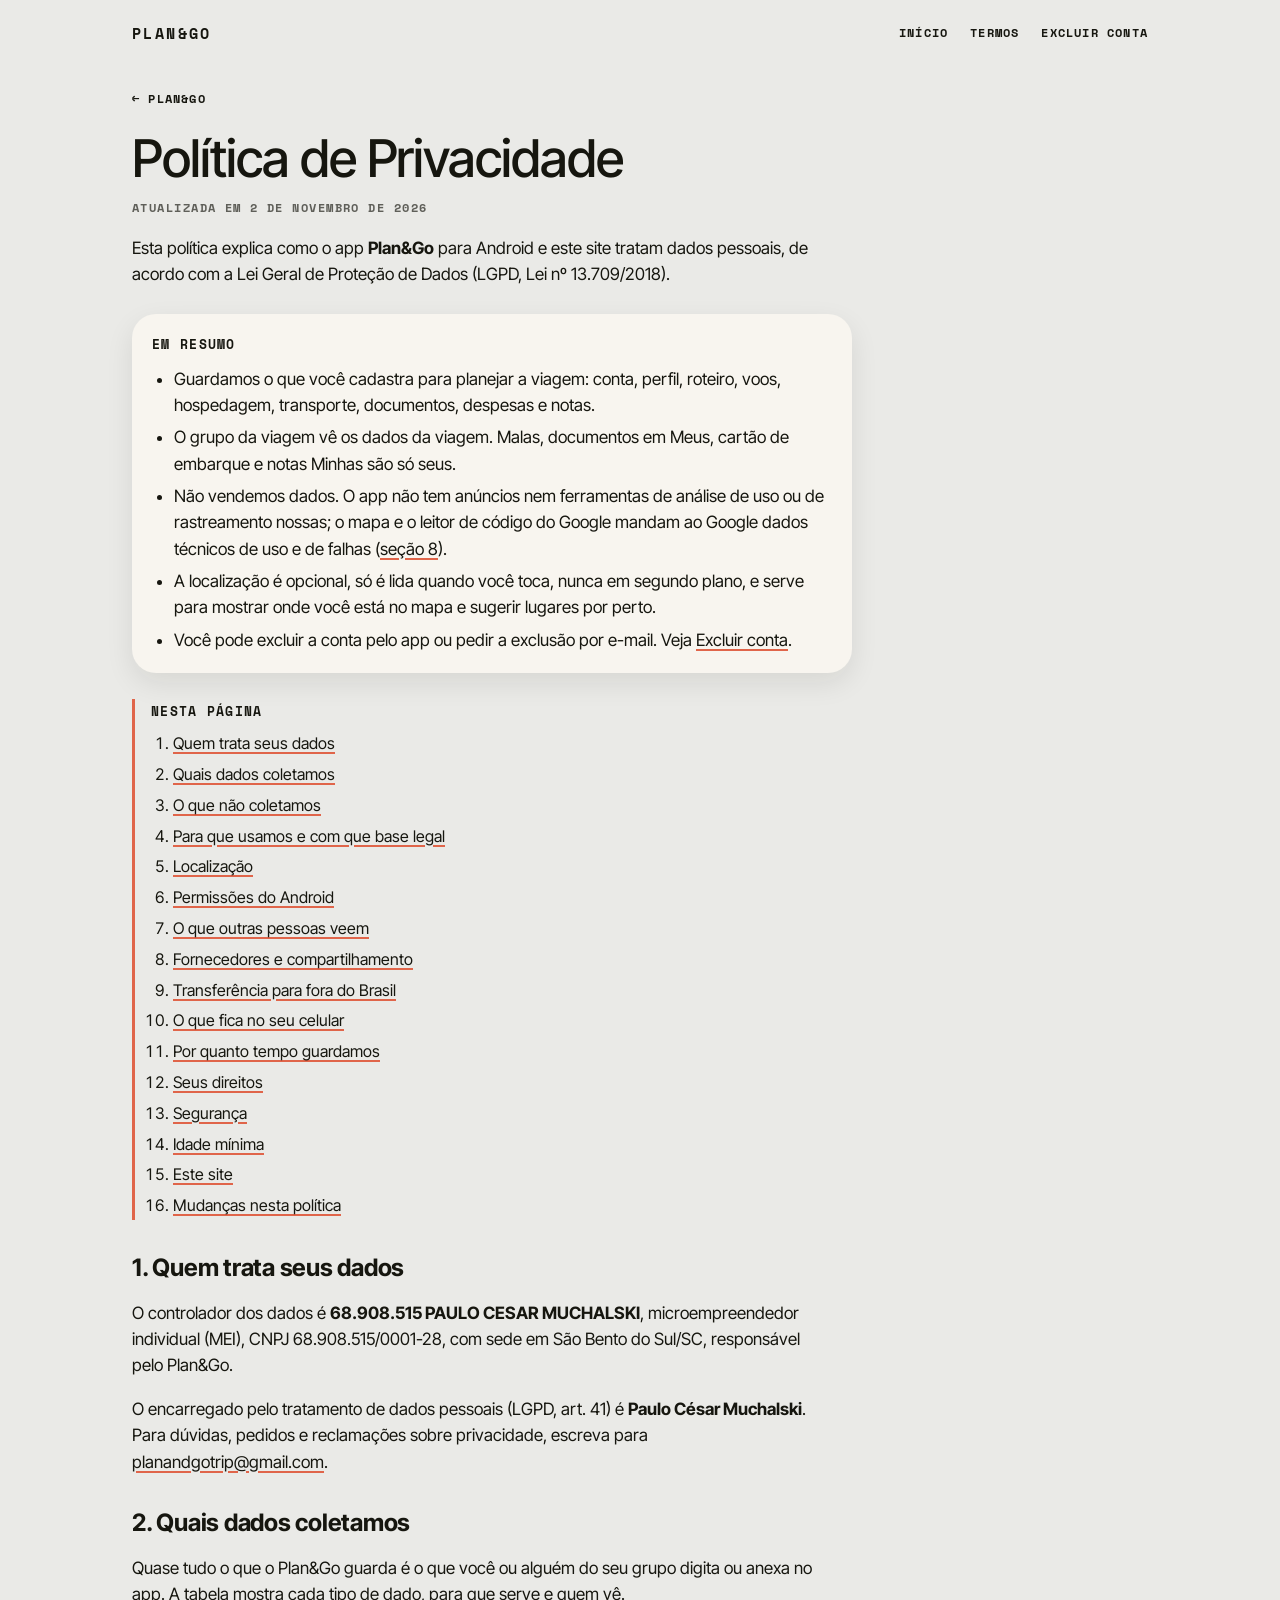
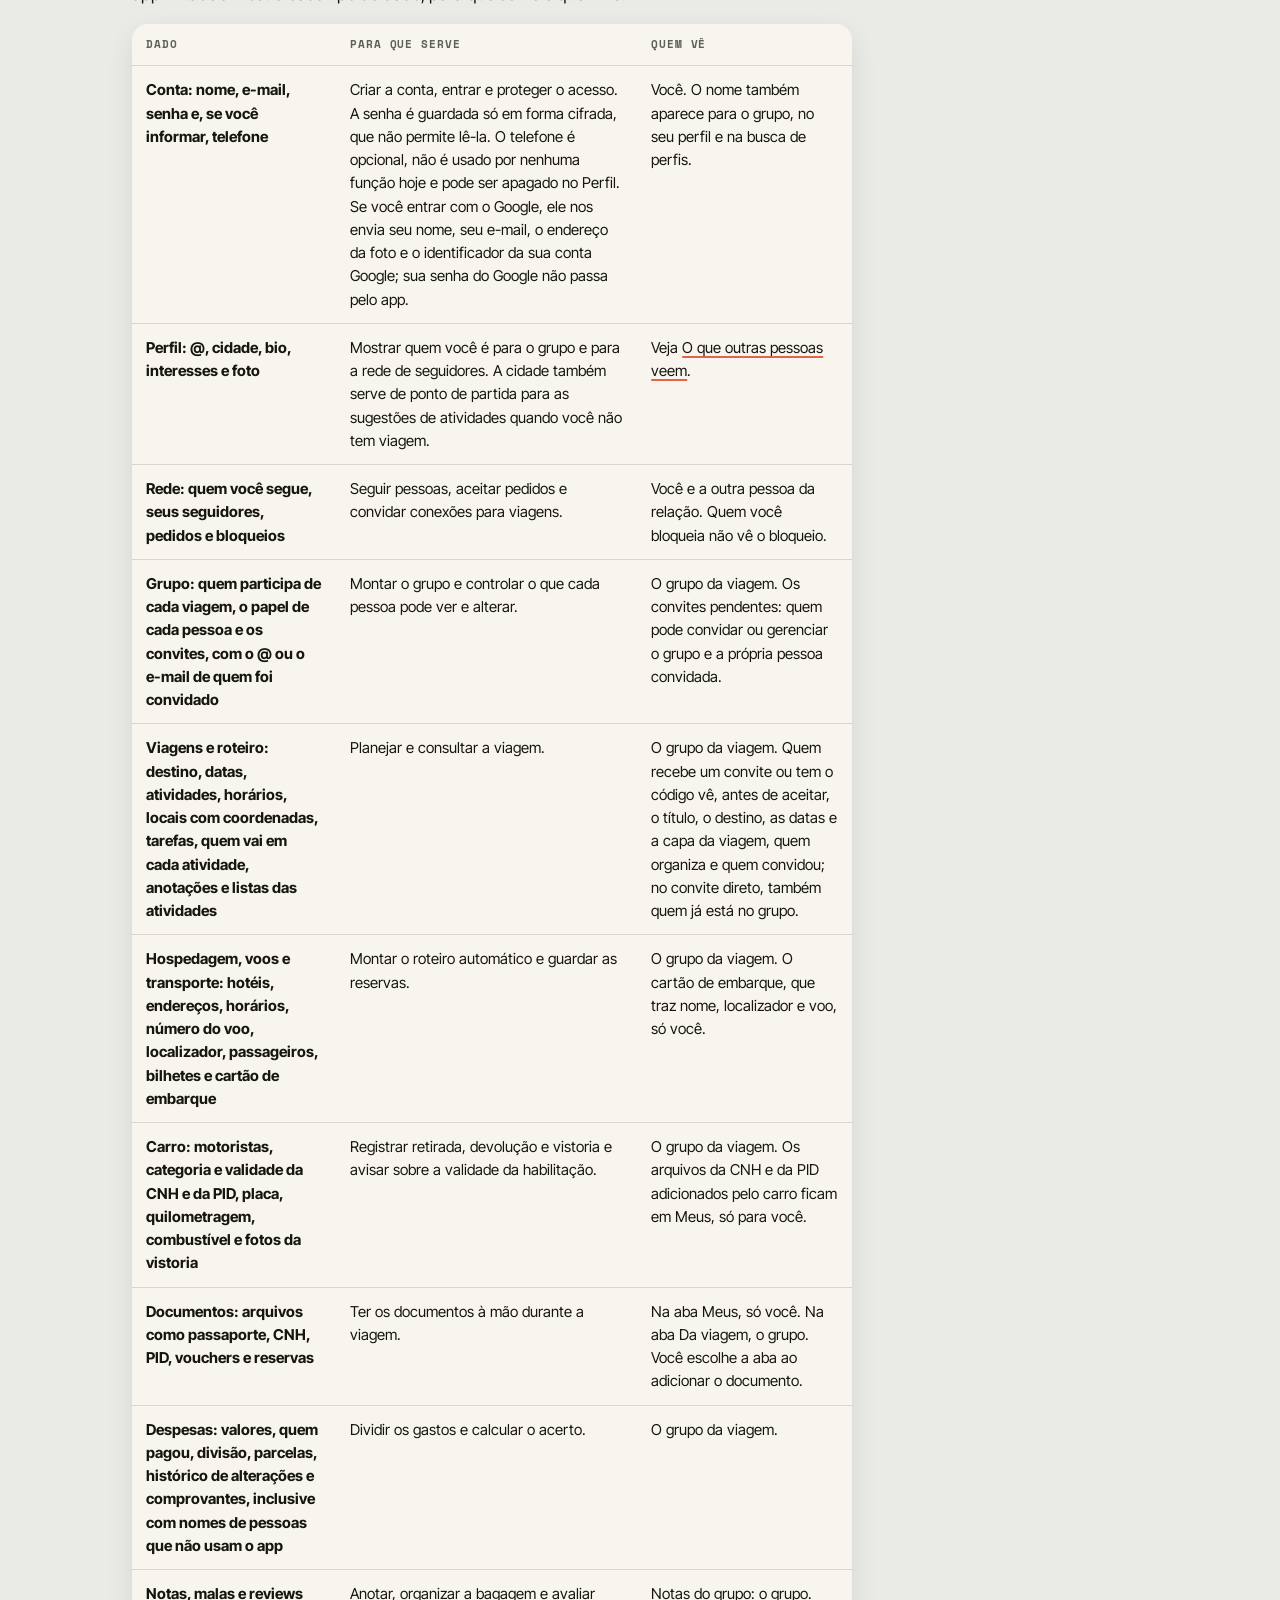
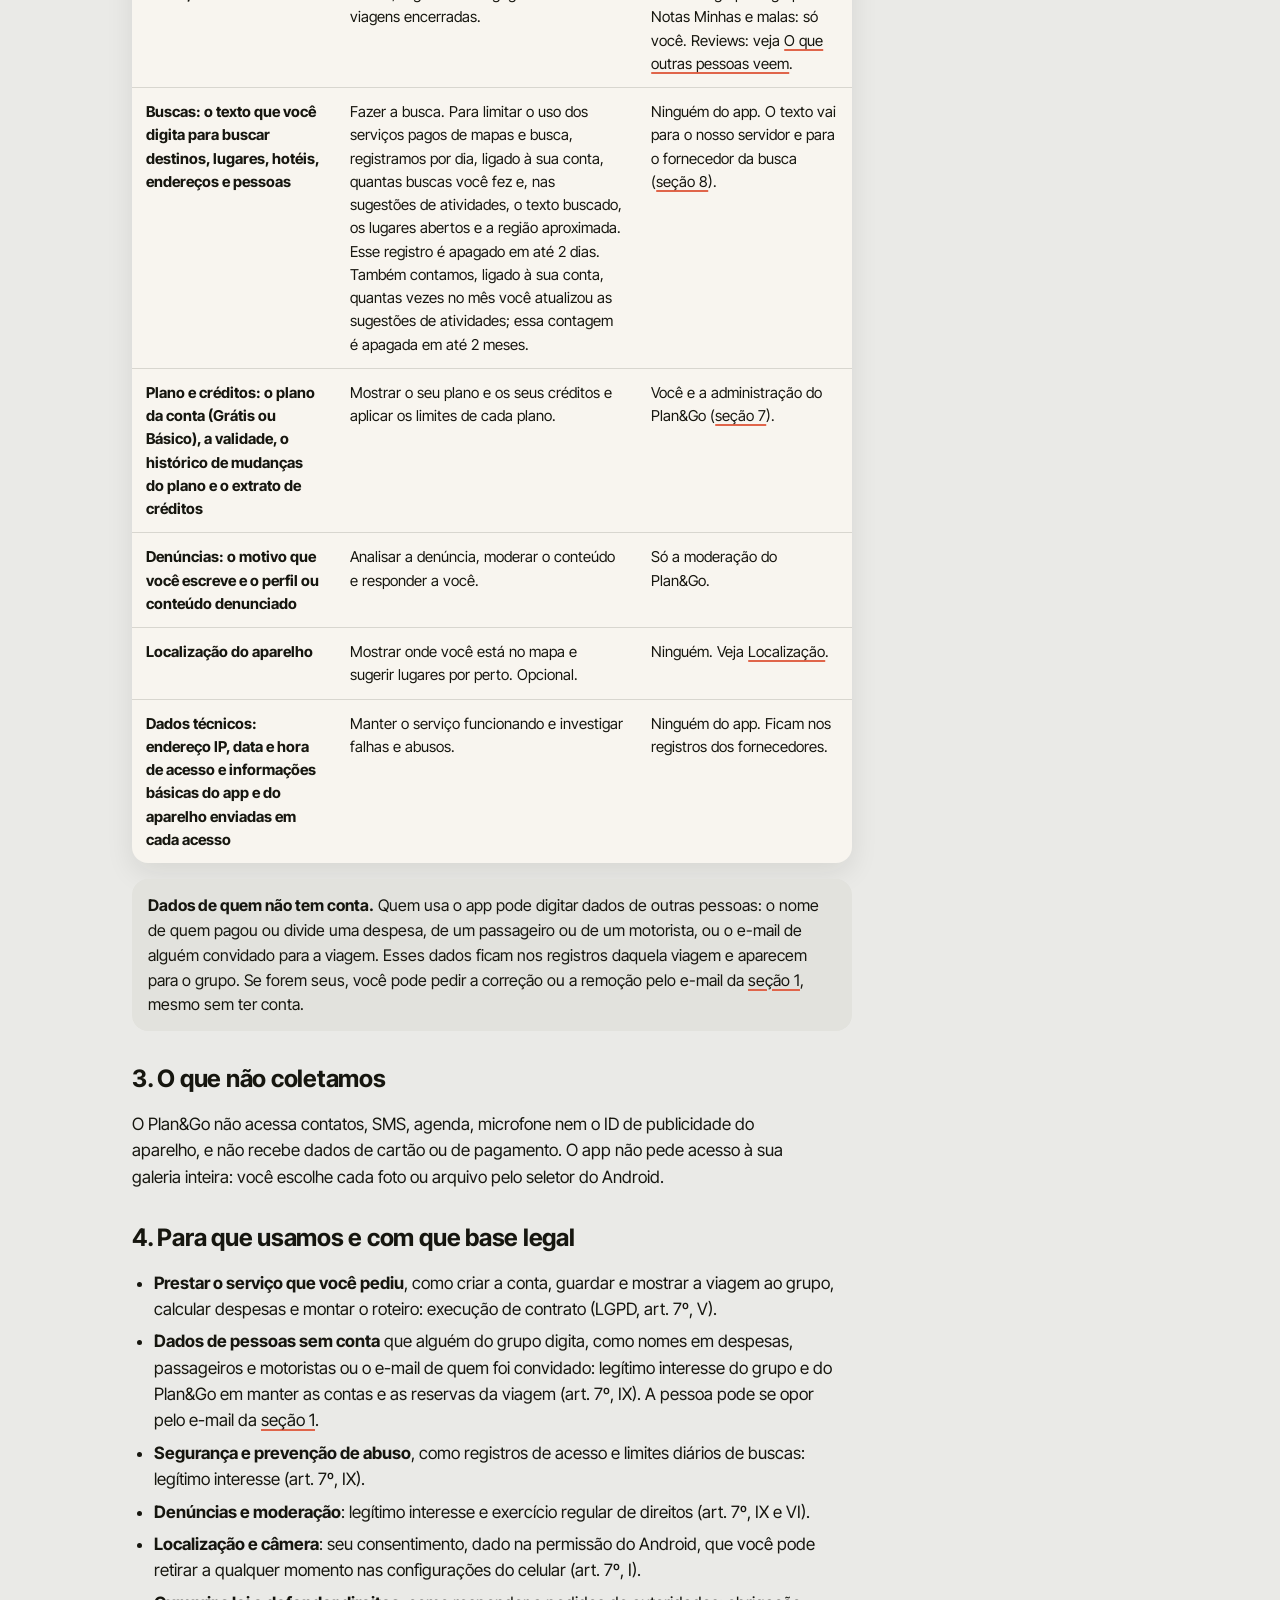
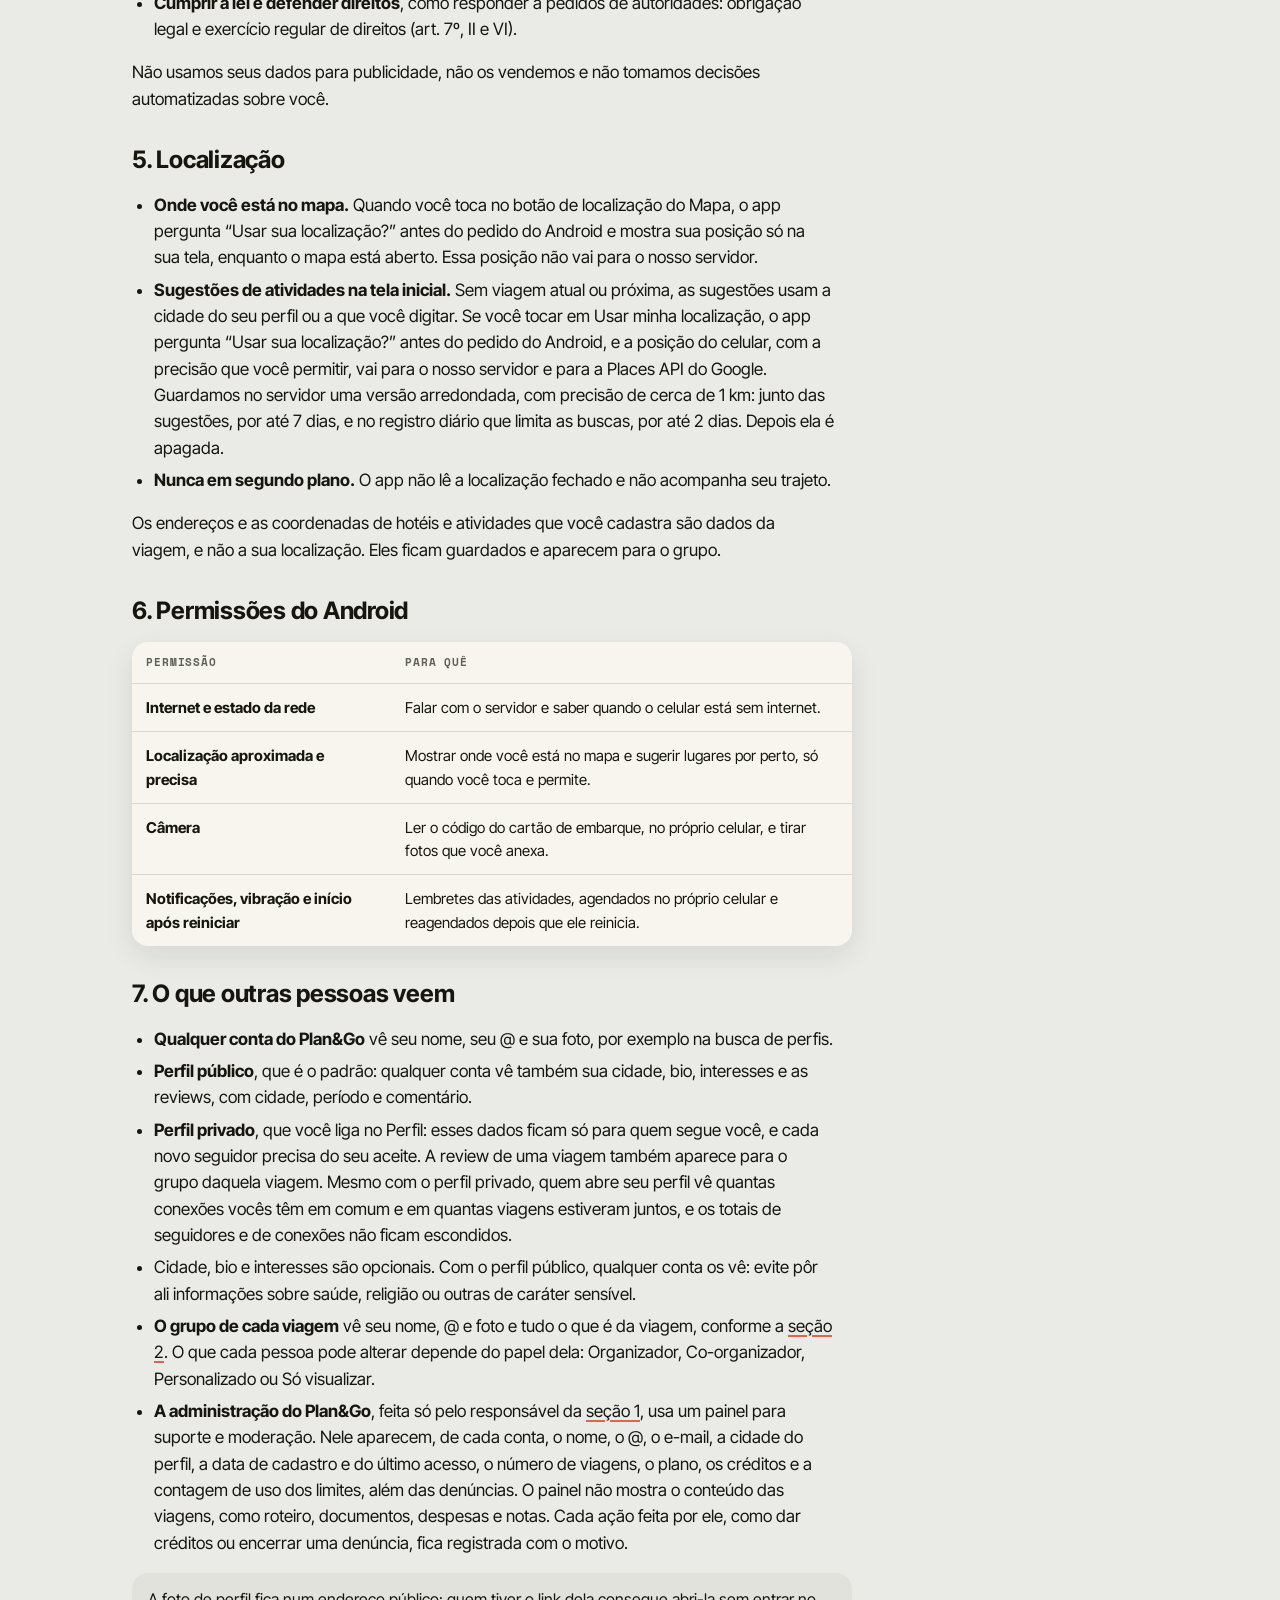
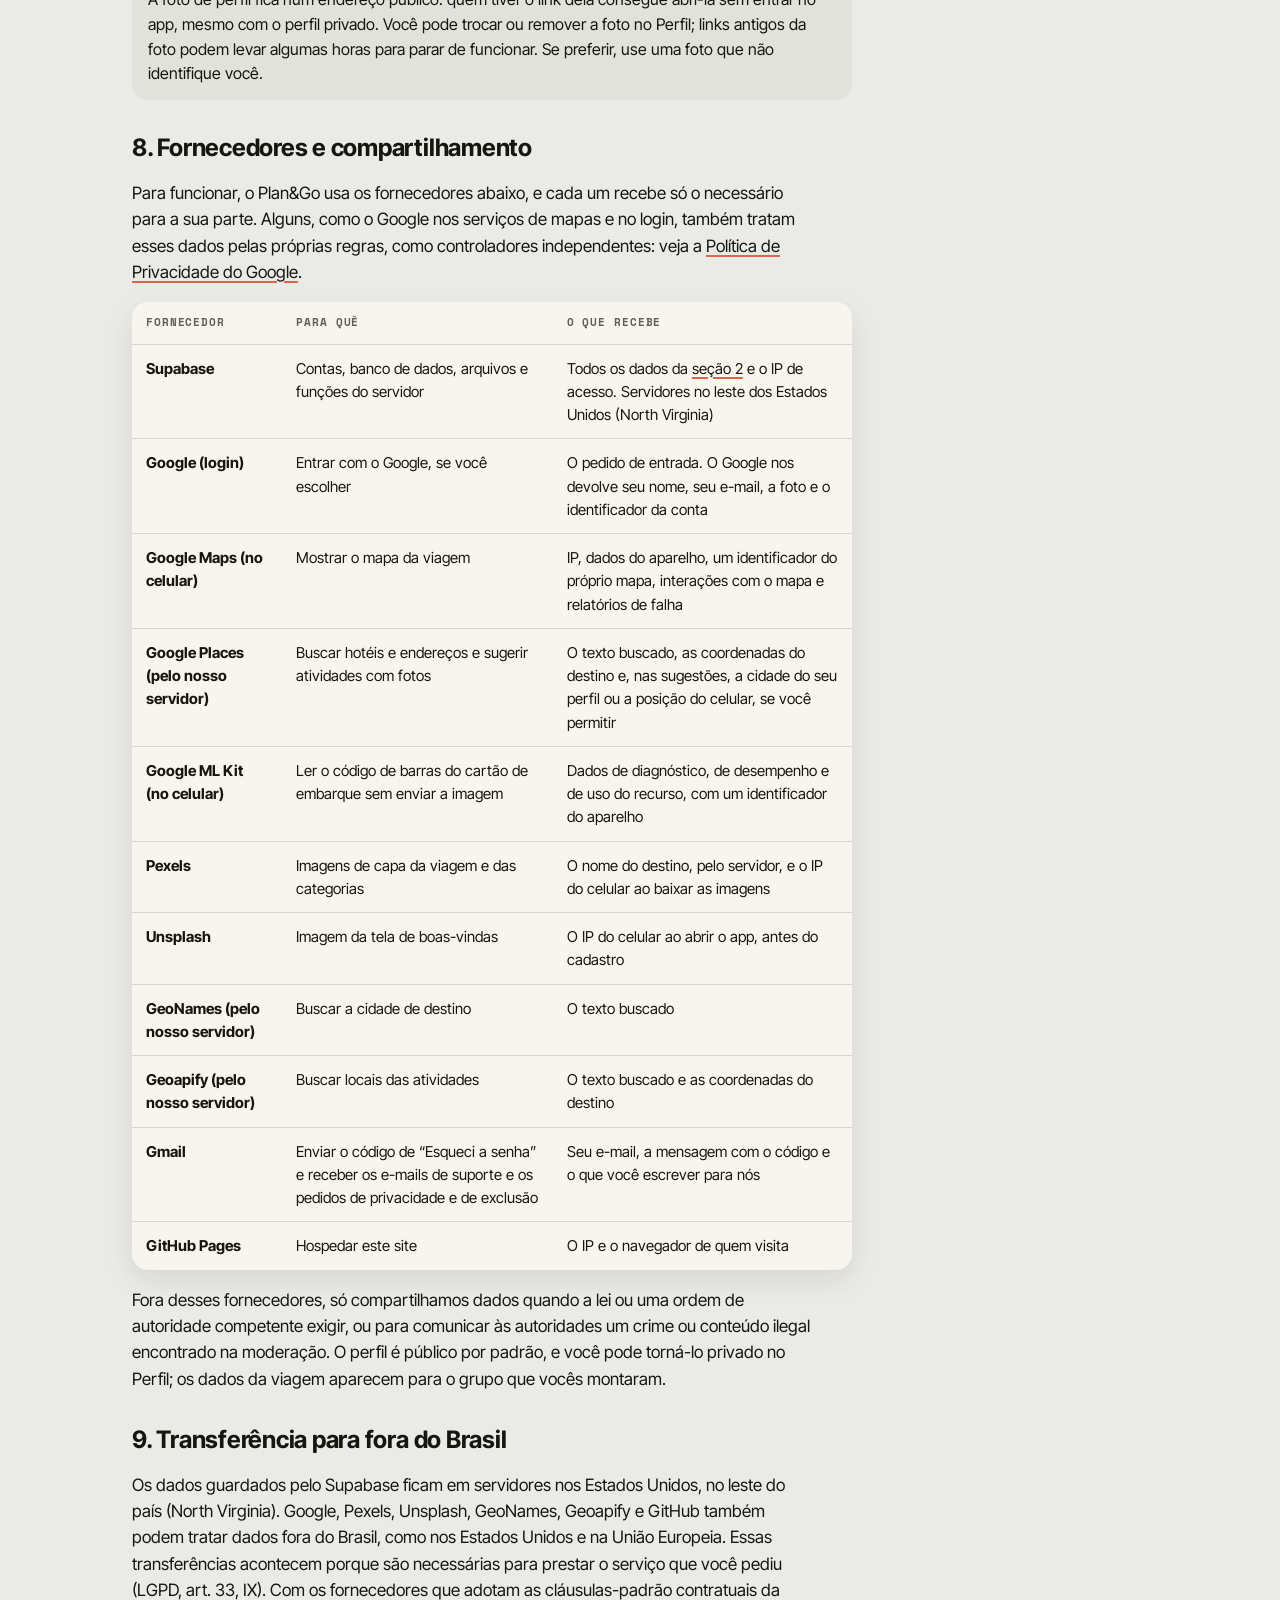
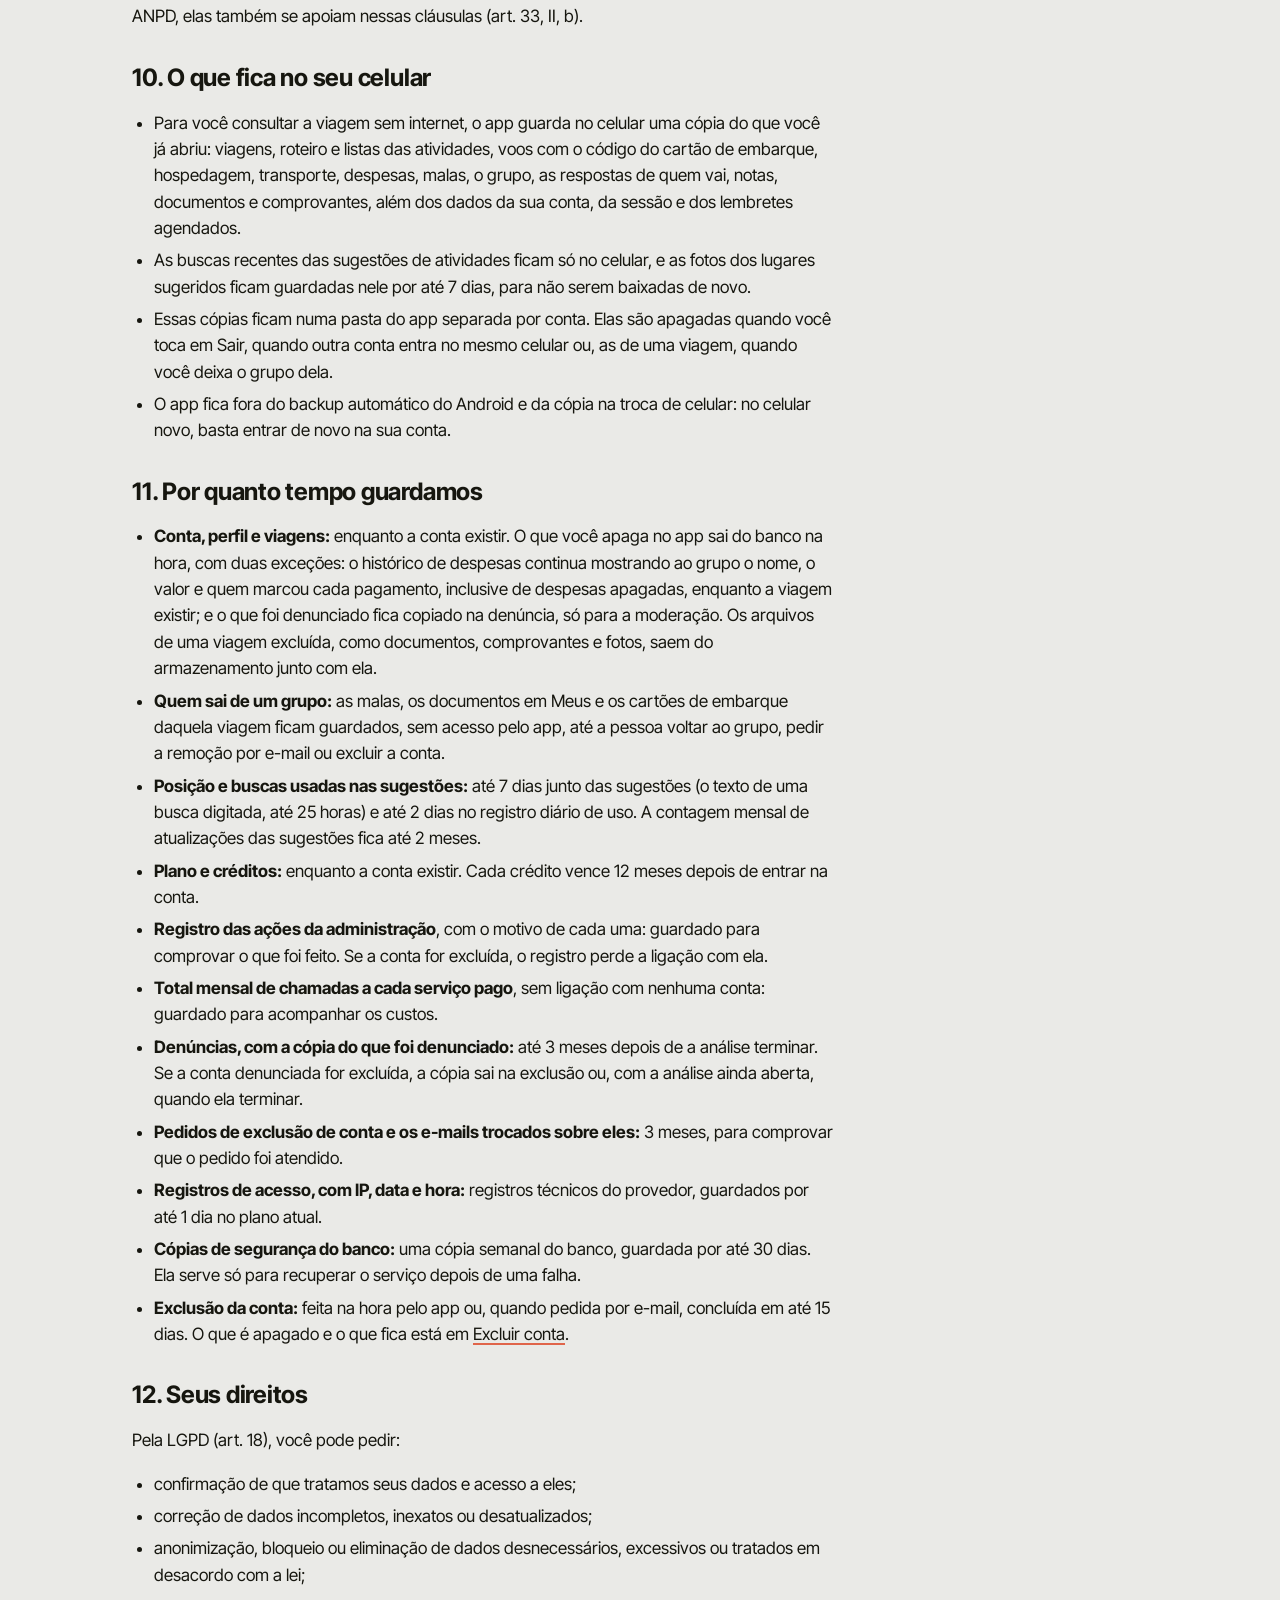
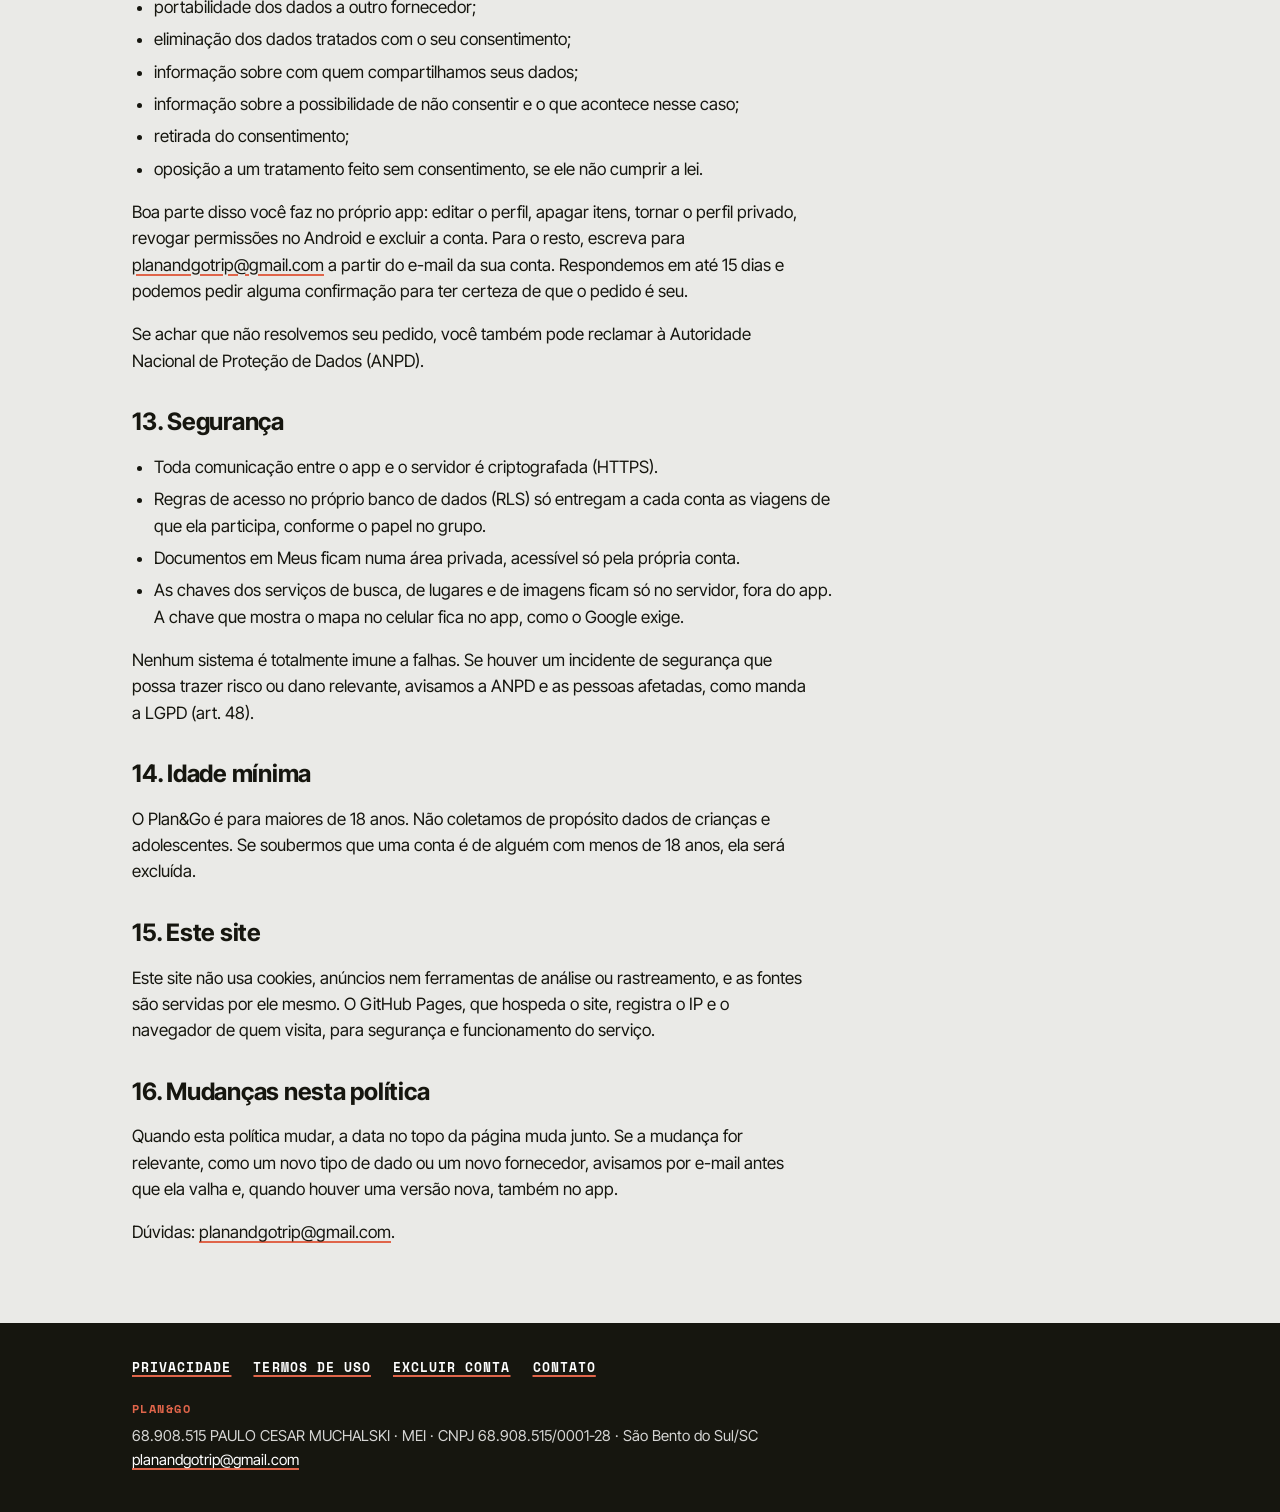
==== commit 5e52246e: "Politica: sugestoes por 7 dias, contagem do mes, plano e creditos e o painel de administracao Co-Aut" ====
--- a/privacidade/index.html
+++ b/privacidade/index.html
@@ -30,7 +30,7 @@
       <article class="doc-inner">
         <a class="back-link" href="../">← Plan&amp;Go</a>
         <h1>Política de Privacidade</h1>
-        <p class="doc-meta label label--soft">Atualizada em 15 de outubro de 2026</p>
+        <p class="doc-meta label label--soft">Atualizada em 2 de novembro de 2026</p>
 
         <p>Esta política explica como o app <strong>Plan&amp;Go</strong> para Android e este site tratam dados pessoais, de acordo com a Lei Geral de Proteção de Dados (LGPD, Lei&nbsp;nº&nbsp;13.709/2018).</p>
 
@@ -134,8 +134,13 @@
                 </tr>
                 <tr>
                   <th scope="row">Buscas: o texto que você digita para buscar destinos, lugares, hotéis, endereços e pessoas</th>
-                  <td data-label="Para que serve">Fazer a busca. Para limitar o uso dos serviços pagos de mapas e busca, registramos por dia, ligado à sua conta, quantas buscas você fez e, nas sugestões de atividades, o texto buscado, os lugares abertos e a região aproximada. Esse registro é apagado em até 2 dias.</td>
+                  <td data-label="Para que serve">Fazer a busca. Para limitar o uso dos serviços pagos de mapas e busca, registramos por dia, ligado à sua conta, quantas buscas você fez e, nas sugestões de atividades, o texto buscado, os lugares abertos e a região aproximada. Esse registro é apagado em até 2 dias. Também contamos, ligado à sua conta, quantas vezes no mês você atualizou as sugestões de atividades; essa contagem é apagada em até 2 meses.</td>
                   <td data-label="Quem vê">Ninguém do app. O texto vai para o nosso servidor e para o fornecedor da busca (<a href="#fornecedores">seção 8</a>).</td>
+                </tr>
+                <tr>
+                  <th scope="row">Plano e créditos: o plano da conta (Grátis ou Básico), a validade, o histórico de mudanças do plano e o extrato de créditos</th>
+                  <td data-label="Para que serve">Mostrar o seu plano e os seus créditos e aplicar os limites de cada plano.</td>
+                  <td data-label="Quem vê">Você e a administração do Plan&amp;Go (<a href="#quem-ve">seção 7</a>).</td>
                 </tr>
                 <tr>
                   <th scope="row">Denúncias: o motivo que você escreve e o perfil ou conteúdo denunciado</th>
@@ -180,7 +185,7 @@
           <h2 id="t-localizacao">5. Localização</h2>
           <ul>
             <li><strong>Onde você está no mapa.</strong> Quando você toca no botão de localização do Mapa, o app pergunta “Usar sua localização?” antes do pedido do Android e mostra sua posição só na sua tela, enquanto o mapa está aberto. Essa posição não vai para o nosso servidor.</li>
-            <li><strong>Sugestões de atividades na tela inicial.</strong> Sem viagem atual ou próxima, as sugestões usam a cidade do seu perfil ou a que você digitar. Se você tocar em Usar minha localização, o app pergunta “Usar sua localização?” antes do pedido do Android, e a posição do celular, com a precisão que você permitir, vai para o nosso servidor e para a Places API do Google. Guardamos no servidor uma versão arredondada, com precisão de cerca de 1&nbsp;km: junto das sugestões, por até 25 horas, e no registro diário que limita as buscas, por até 2 dias. Depois ela é apagada.</li>
+            <li><strong>Sugestões de atividades na tela inicial.</strong> Sem viagem atual ou próxima, as sugestões usam a cidade do seu perfil ou a que você digitar. Se você tocar em Usar minha localização, o app pergunta “Usar sua localização?” antes do pedido do Android, e a posição do celular, com a precisão que você permitir, vai para o nosso servidor e para a Places API do Google. Guardamos no servidor uma versão arredondada, com precisão de cerca de 1&nbsp;km: junto das sugestões, por até 7 dias, e no registro diário que limita as buscas, por até 2 dias. Depois ela é apagada.</li>
             <li><strong>Nunca em segundo plano.</strong> O app não lê a localização fechado e não acompanha seu trajeto.</li>
           </ul>
           <p>Os endereços e as coordenadas de hotéis e atividades que você cadastra são dados da viagem, e não a sua localização. Eles ficam guardados e aparecem para o grupo.</p>
@@ -211,6 +216,7 @@
             <li><strong>Perfil privado</strong>, que você liga no Perfil: esses dados ficam só para quem segue você, e cada novo seguidor precisa do seu aceite. A review de uma viagem também aparece para o grupo daquela viagem. Mesmo com o perfil privado, quem abre seu perfil vê quantas conexões vocês têm em comum e em quantas viagens estiveram juntos, e os totais de seguidores e de conexões não ficam escondidos.</li>
             <li>Cidade, bio e interesses são opcionais. Com o perfil público, qualquer conta os vê: evite pôr ali informações sobre saúde, religião ou outras de caráter sensível.</li>
             <li><strong>O grupo de cada viagem</strong> vê seu nome, @ e foto e tudo o que é da viagem, conforme a <a href="#dados">seção 2</a>. O que cada pessoa pode alterar depende do papel dela: Organizador, <span class="nowrap">Co-organizador</span>, Personalizado ou Só visualizar.</li>
+            <li><strong>A administração do Plan&amp;Go</strong>, feita só pelo responsável da <a href="#quem-somos">seção 1</a>, usa um painel para suporte e moderação. Nele aparecem, de cada conta, o nome, o @, o e-mail, a cidade do perfil, a data de cadastro e do último acesso, o número de viagens, o plano, os créditos e a contagem de uso dos limites, além das denúncias. O painel não mostra o conteúdo das viagens, como roteiro, documentos, despesas e notas. Cada ação feita por ele, como dar créditos ou encerrar uma denúncia, fica registrada com o motivo.</li>
           </ul>
           <p class="note">A foto de perfil fica num endereço público: quem tiver o link dela consegue abri-la sem entrar no app, mesmo com o perfil privado. Você pode trocar ou remover a foto no Perfil; links antigos da foto podem levar algumas horas para parar de funcionar. Se preferir, use uma foto que não identifique você.</p>
         </section>
@@ -250,6 +256,7 @@
           <h2 id="t-aparelho">10. O que fica no seu celular</h2>
           <ul>
             <li>Para você consultar a viagem sem internet, o app guarda no celular uma cópia do que você já abriu: viagens, roteiro e listas das atividades, voos com o código do cartão de embarque, hospedagem, transporte, despesas, malas, o grupo, as respostas de quem vai, notas, documentos e comprovantes, além dos dados da sua conta, da sessão e dos lembretes agendados.</li>
+            <li>As buscas recentes das sugestões de atividades ficam só no celular, e as fotos dos lugares sugeridos ficam guardadas nele por até 7 dias, para não serem baixadas de novo.</li>
             <li>Essas cópias ficam numa pasta do app separada por conta. Elas são apagadas quando você toca em Sair, quando outra conta entra no mesmo celular ou, as de uma viagem, quando você deixa o grupo dela.</li>
             <li>O app fica fora do backup automático do Android e da cópia na troca de celular: no celular novo, basta entrar de novo na sua conta.</li>
           </ul>
@@ -260,7 +267,10 @@
           <ul>
             <li><strong>Conta, perfil e viagens:</strong> enquanto a conta existir. O que você apaga no app sai do banco na hora, com duas exceções: o histórico de despesas continua mostrando ao grupo o nome, o valor e quem marcou cada pagamento, inclusive de despesas apagadas, enquanto a viagem existir; e o que foi denunciado fica copiado na denúncia, só para a moderação. Os arquivos de uma viagem excluída, como documentos, comprovantes e fotos, saem do armazenamento junto com ela.</li>
             <li><strong>Quem sai de um grupo:</strong> as malas, os documentos em Meus e os cartões de embarque daquela viagem ficam guardados, sem acesso pelo app, até a pessoa voltar ao grupo, pedir a remoção por e-mail ou excluir a conta.</li>
-            <li><strong>Posição e buscas usadas nas sugestões:</strong> até 25 horas junto das sugestões e até 2 dias no registro diário de uso.</li>
+            <li><strong>Posição e buscas usadas nas sugestões:</strong> até 7 dias junto das sugestões (o texto de uma busca digitada, até 25 horas) e até 2 dias no registro diário de uso. A contagem mensal de atualizações das sugestões fica até 2 meses.</li>
+            <li><strong>Plano e créditos:</strong> enquanto a conta existir. Cada crédito vence 12 meses depois de entrar na conta.</li>
+            <li><strong>Registro das ações da administração</strong>, com o motivo de cada uma: guardado para comprovar o que foi feito. Se a conta for excluída, o registro perde a ligação com ela.</li>
+            <li><strong>Total mensal de chamadas a cada serviço pago</strong>, sem ligação com nenhuma conta: guardado para acompanhar os custos.</li>
             <li><strong>Denúncias, com a cópia do que foi denunciado:</strong> até 3 meses depois de a análise terminar. Se a conta denunciada for excluída, a cópia sai na exclusão ou, com a análise ainda aberta, quando ela terminar.</li>
             <li><strong>Pedidos de exclusão de conta e os e-mails trocados sobre eles:</strong> 3 meses, para comprovar que o pedido foi atendido.</li>
             <li><strong>Registros de acesso, com IP, data e hora:</strong> registros técnicos do provedor, guardados por até 1 dia no plano atual.</li>
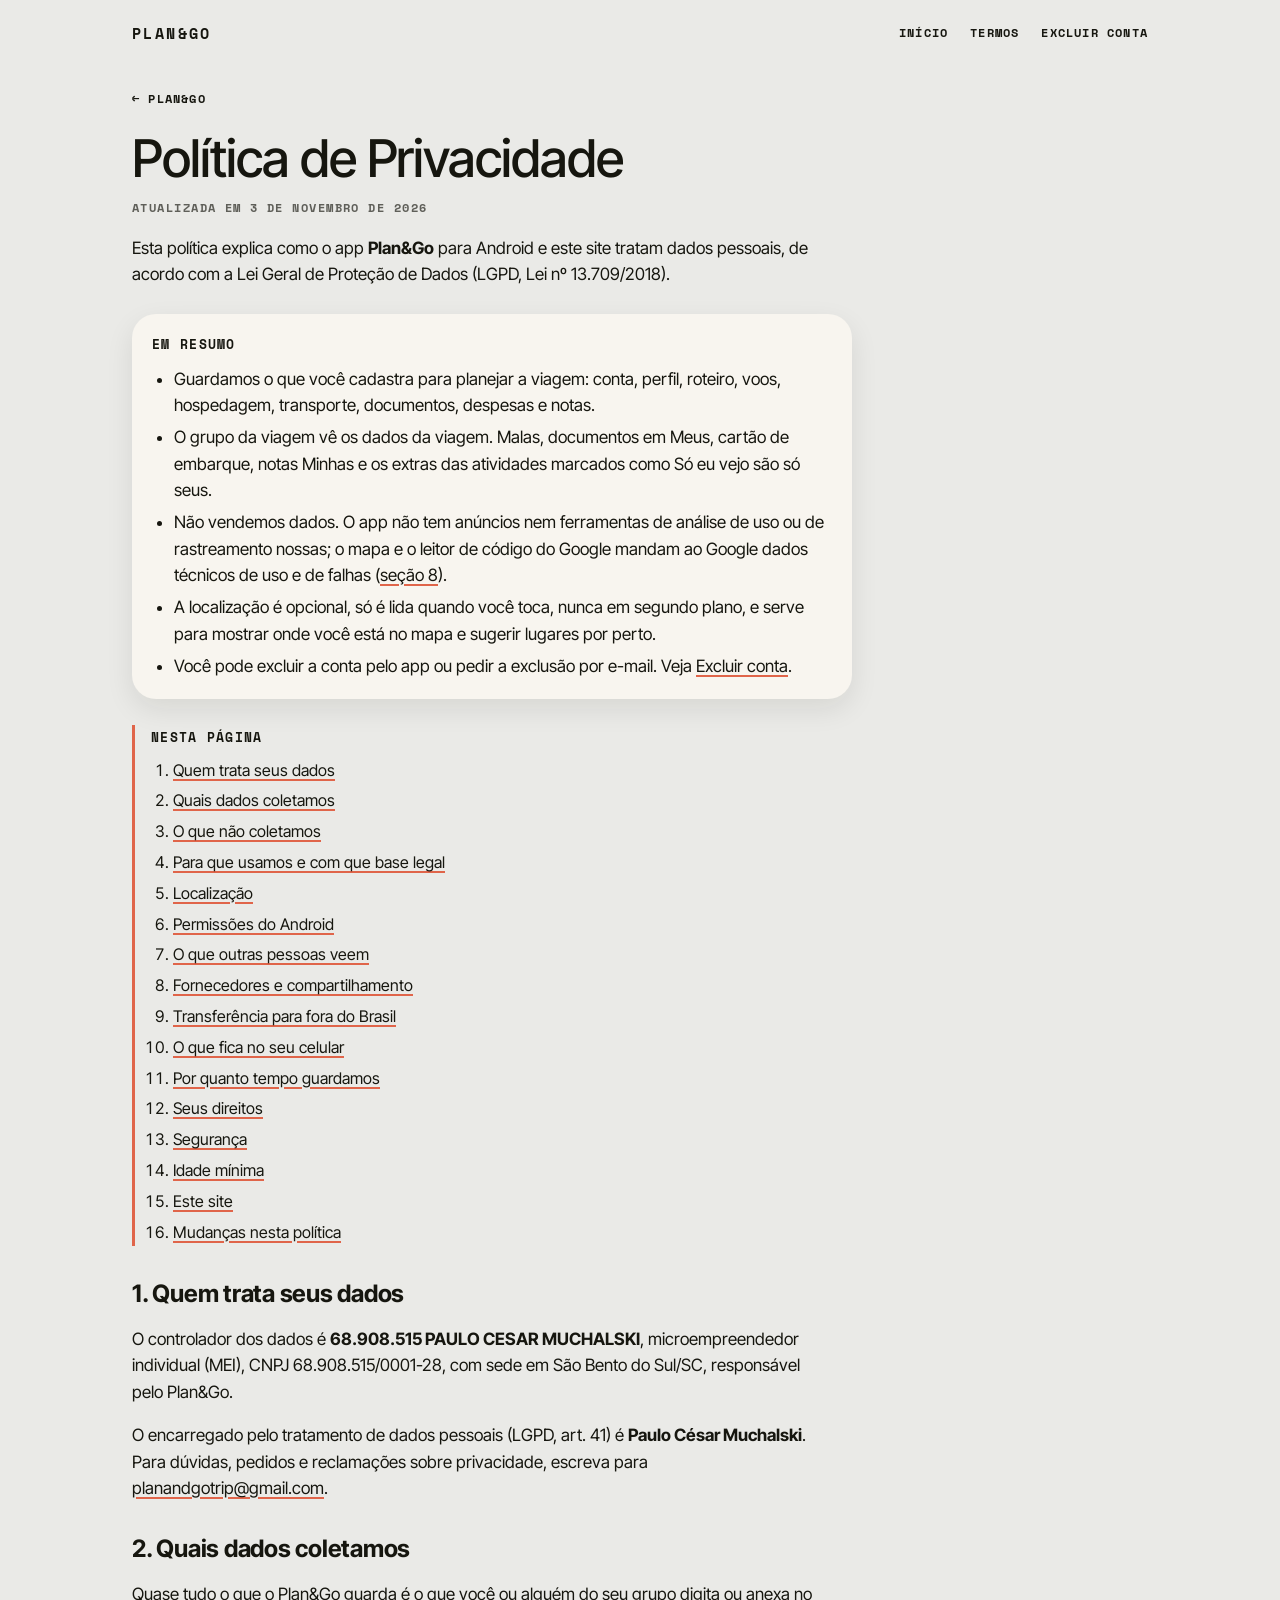
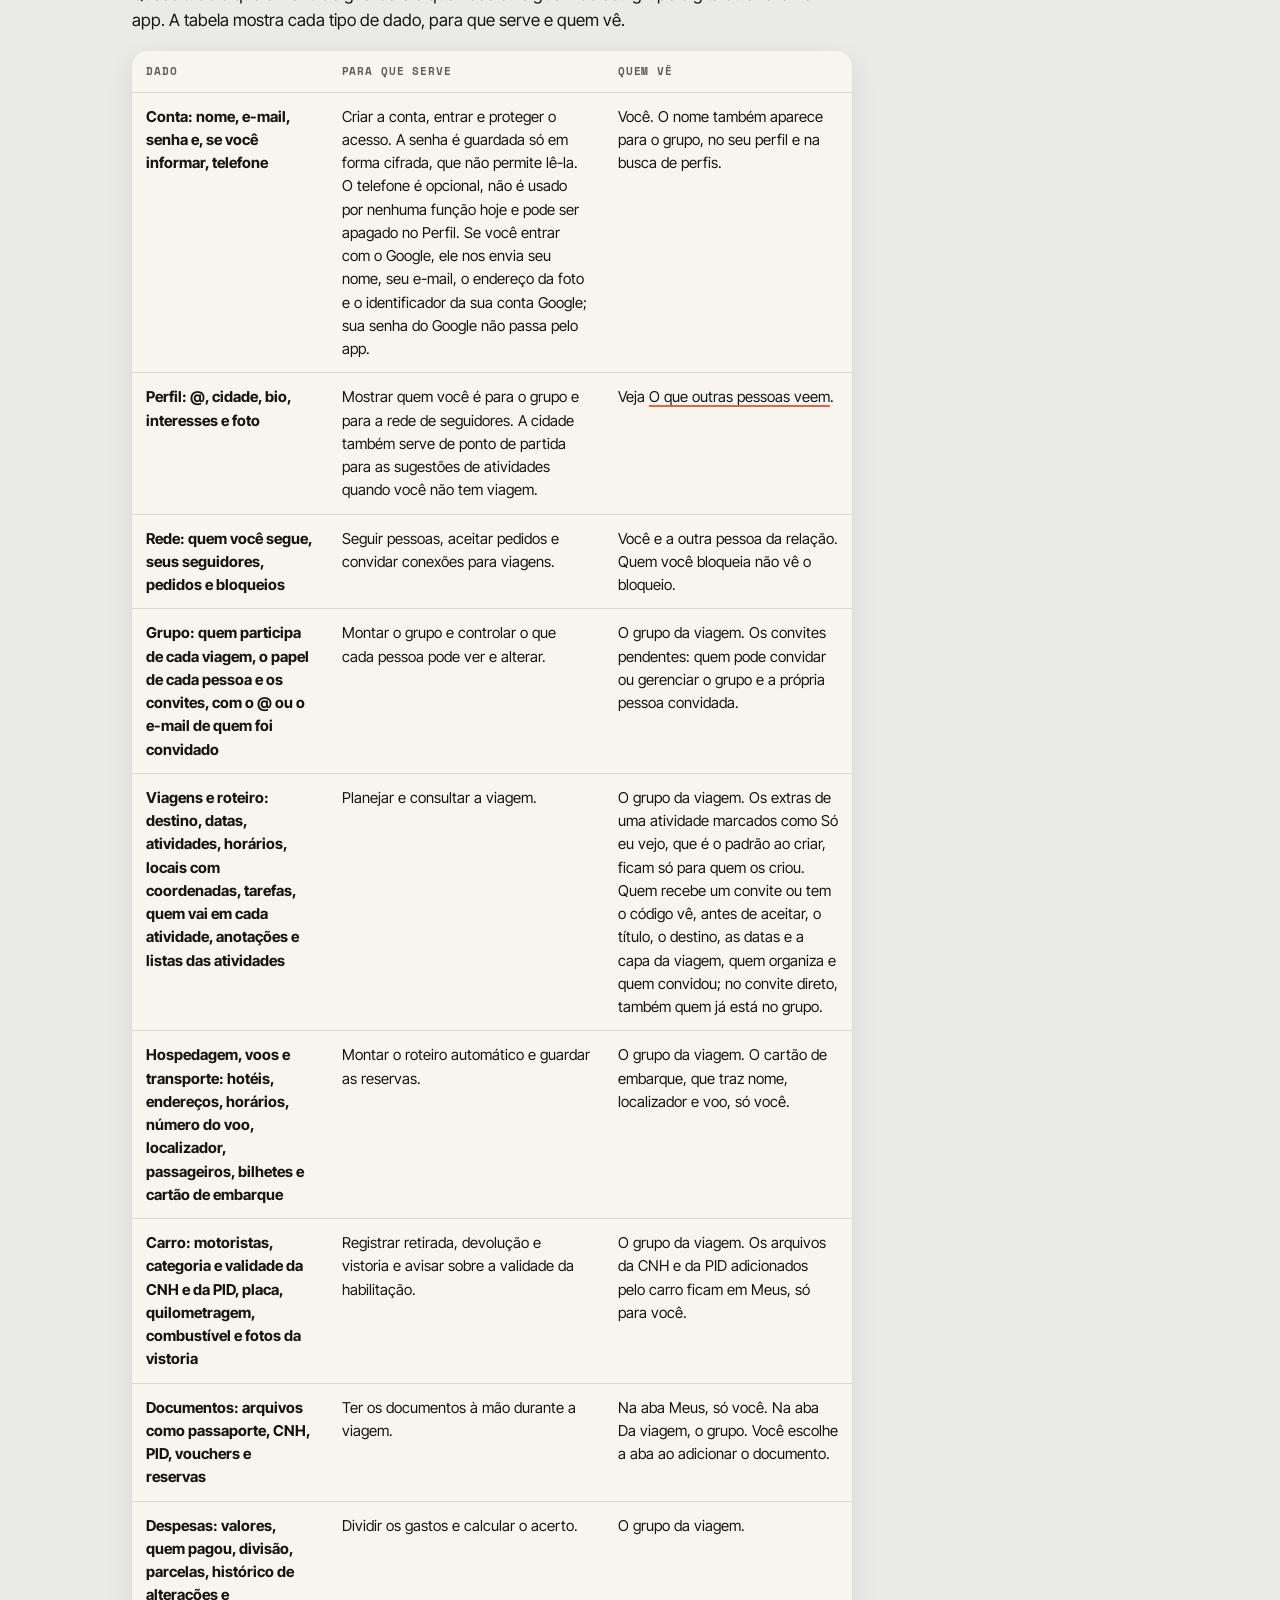
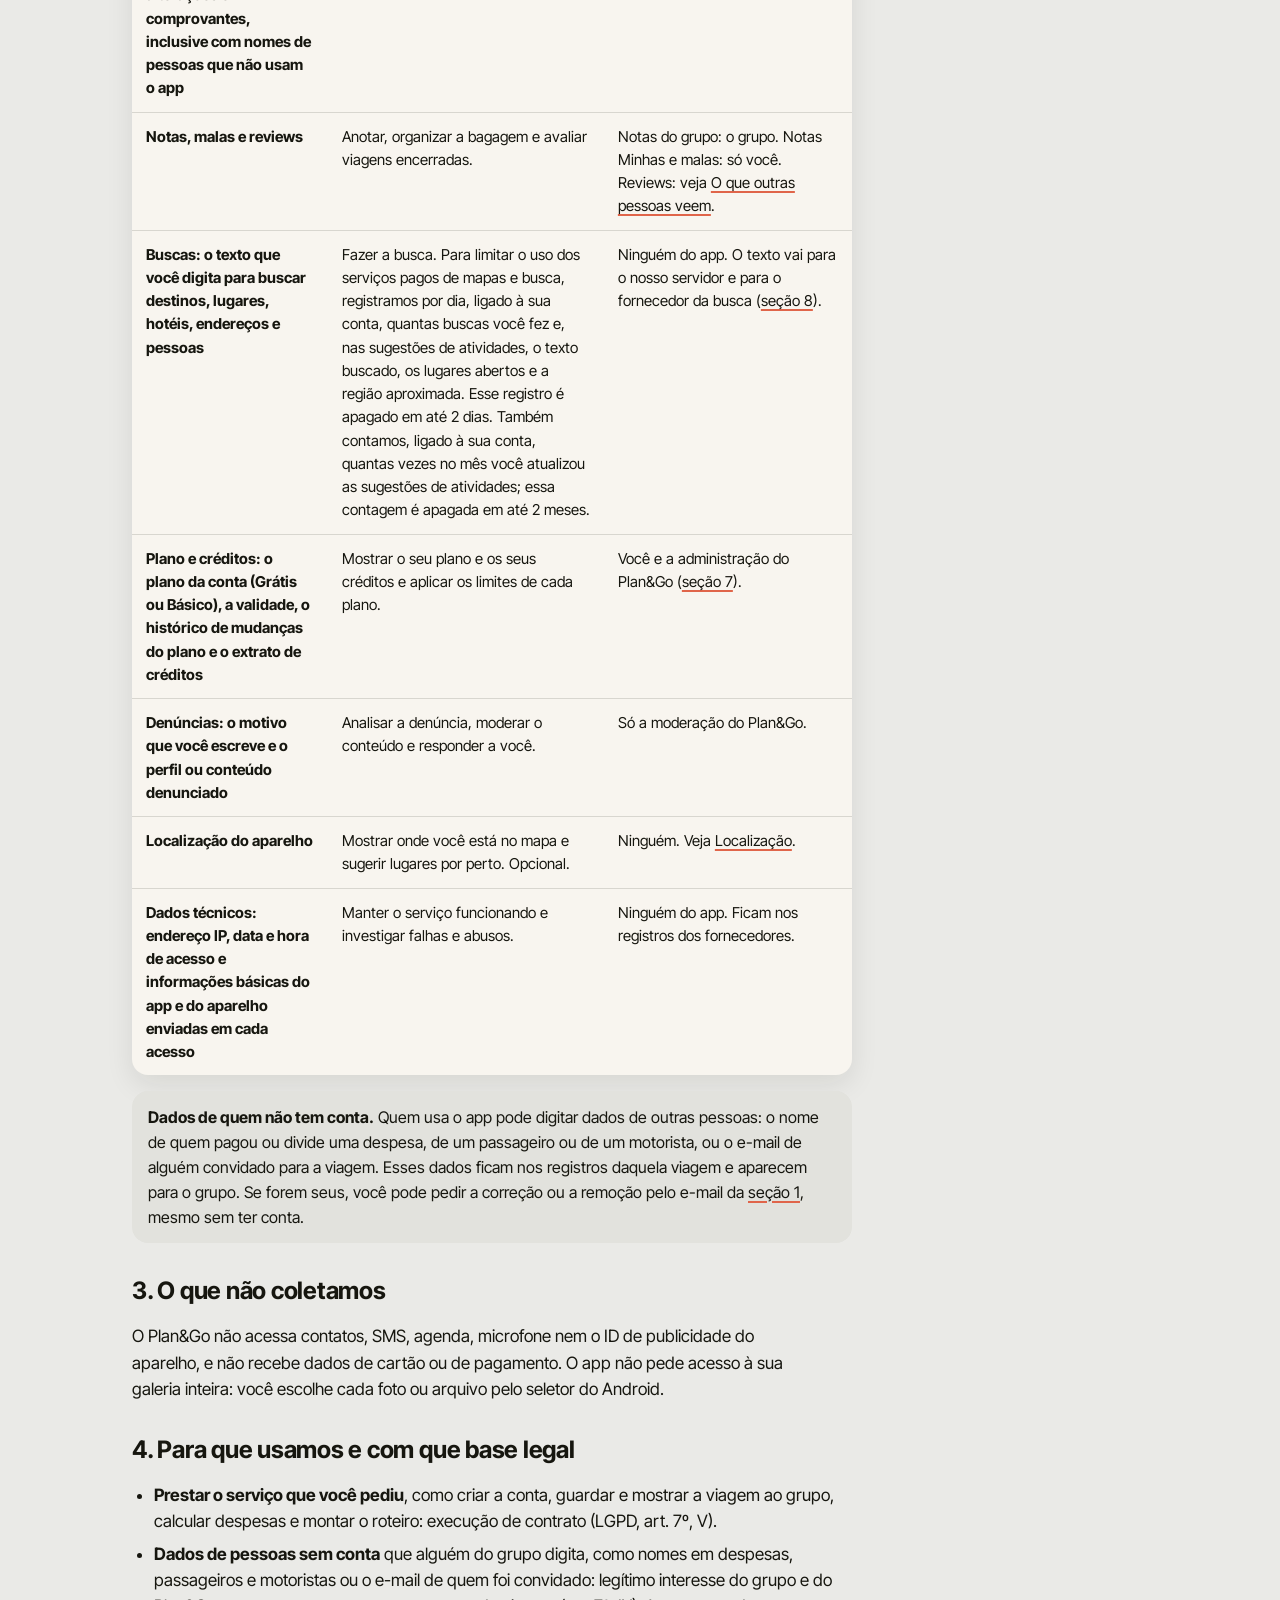
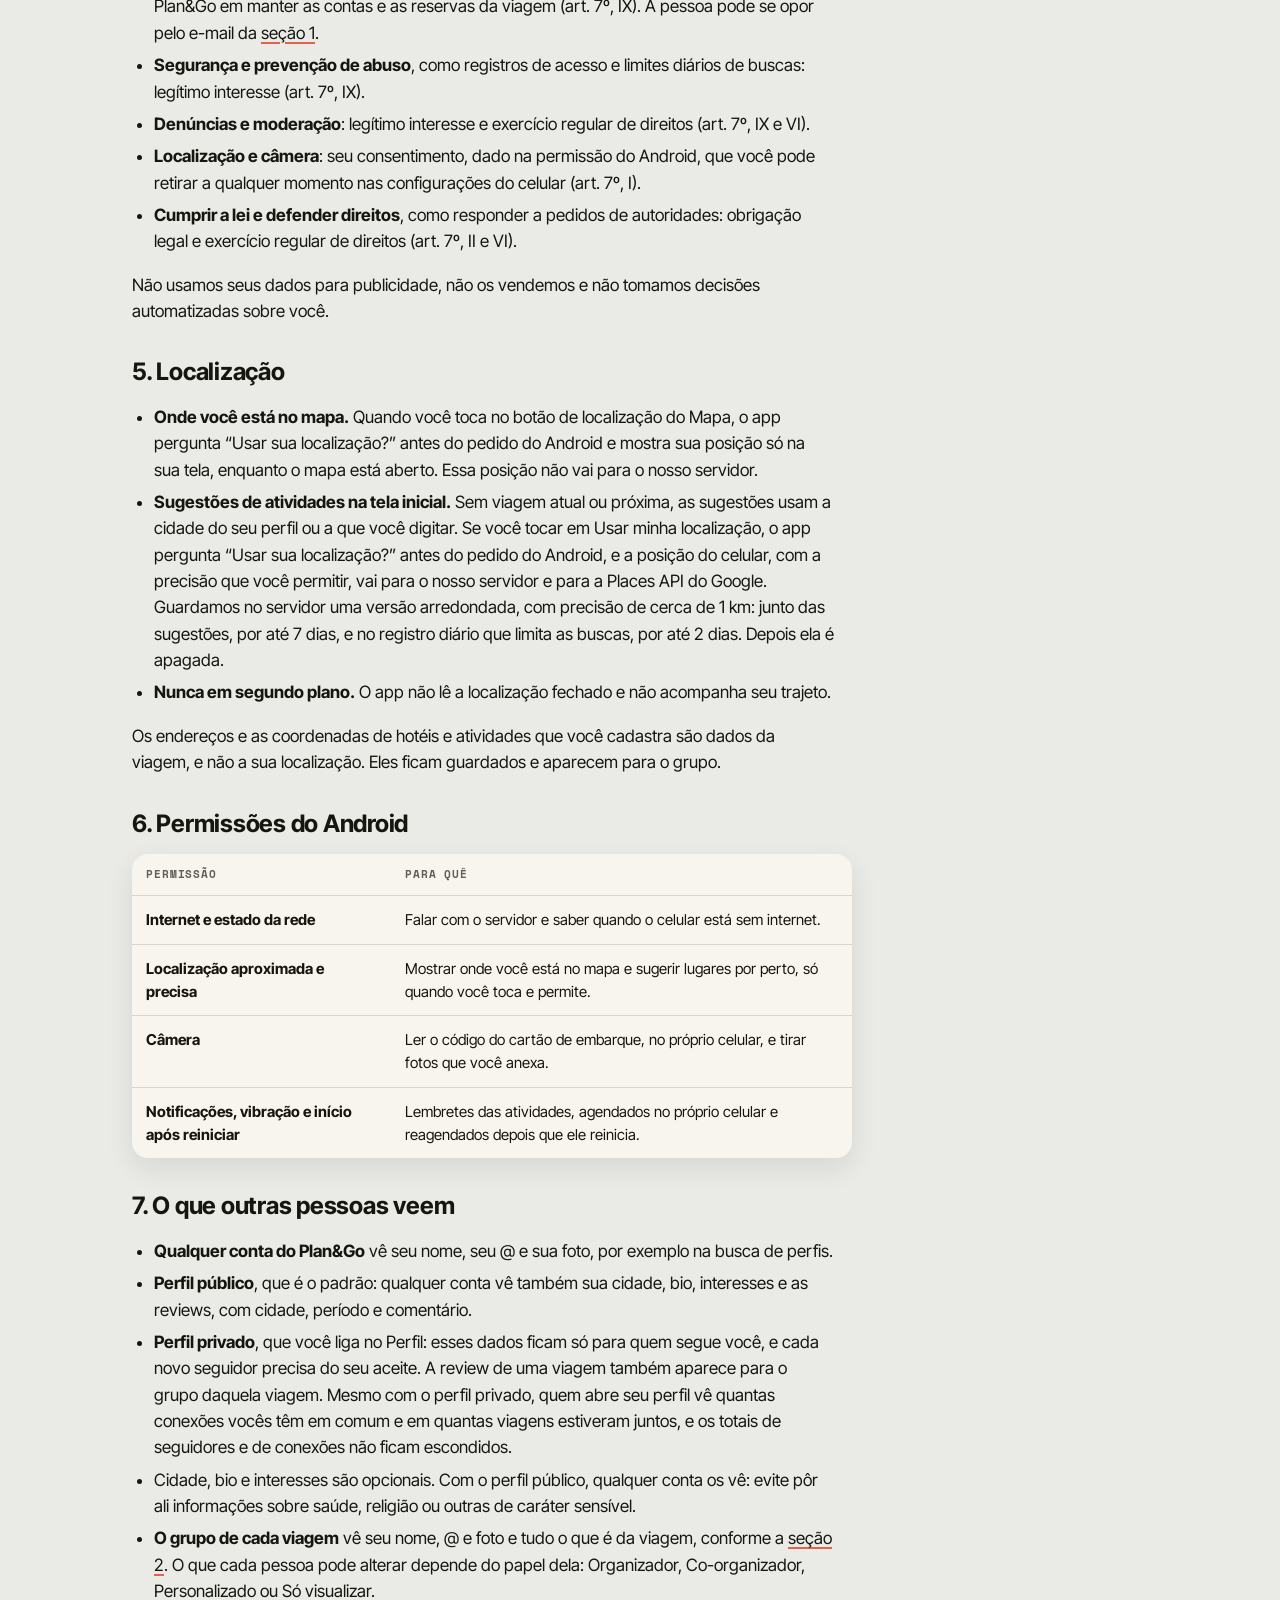
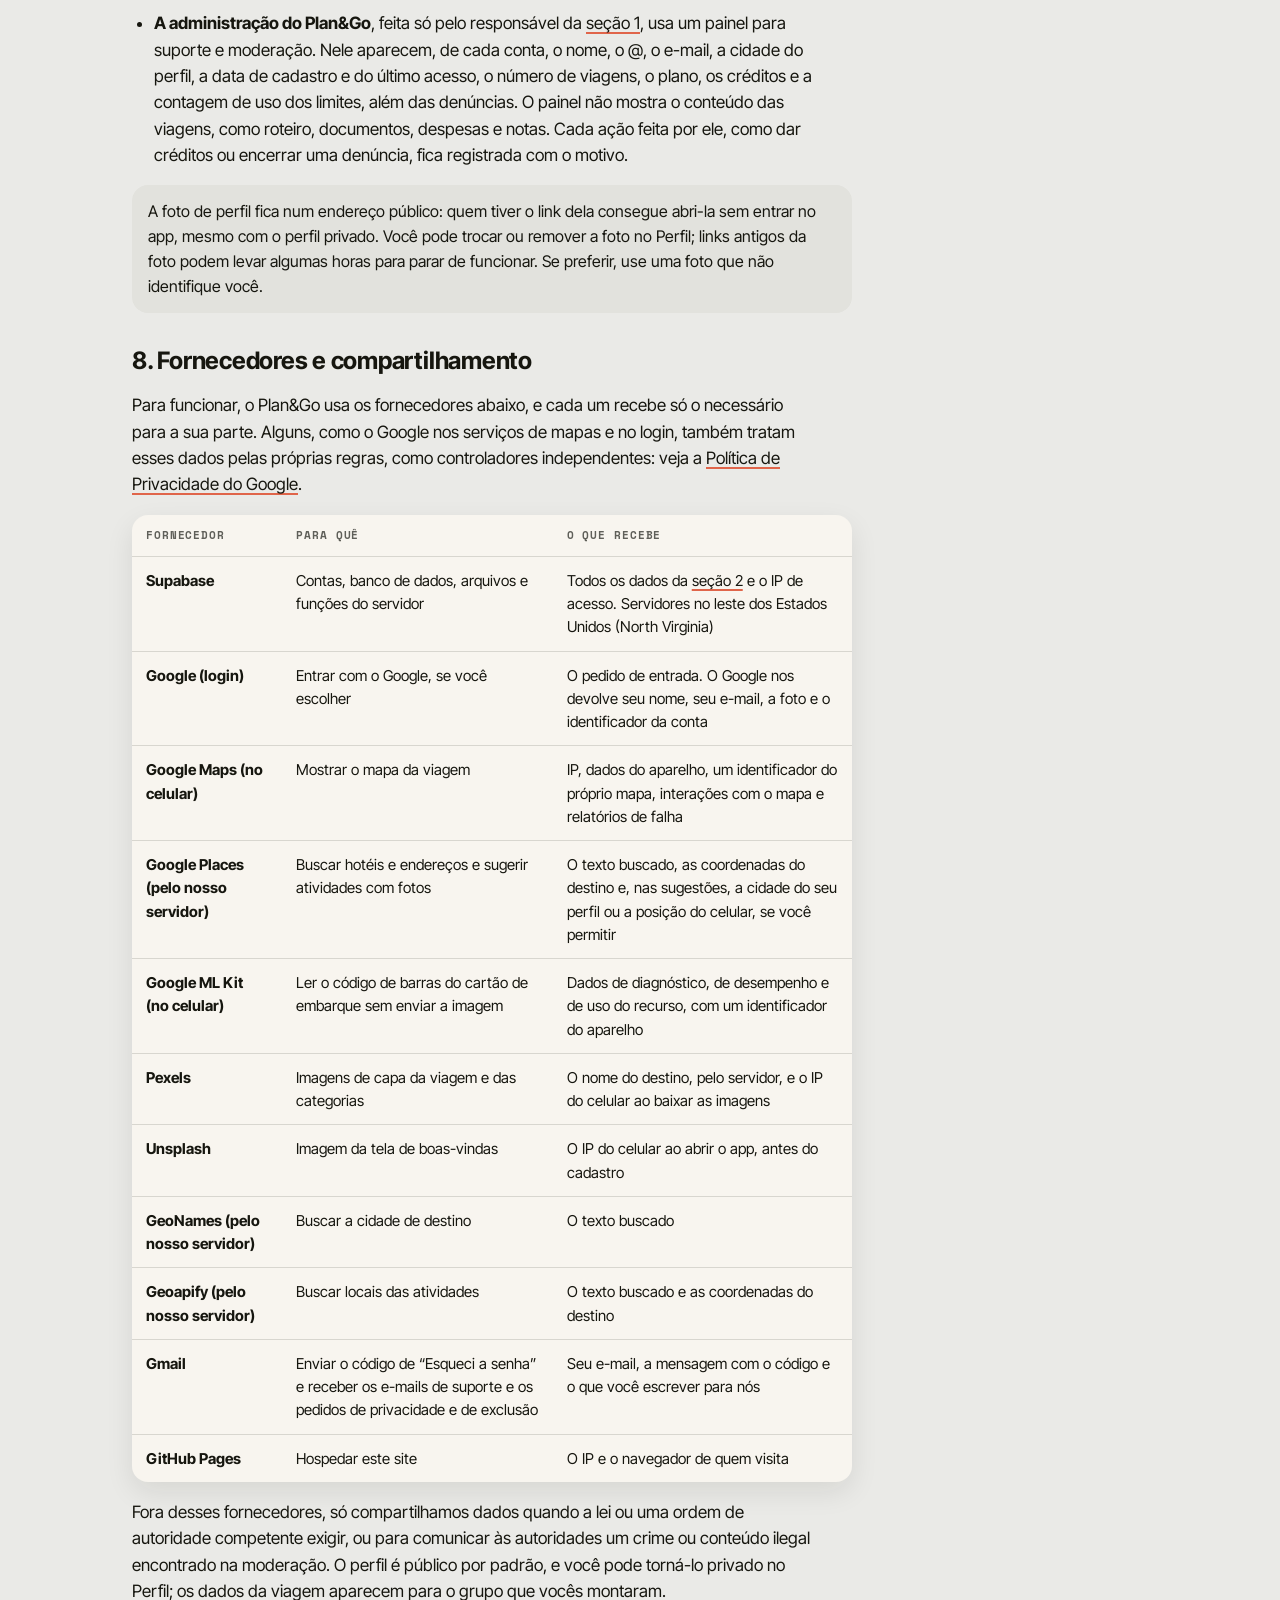
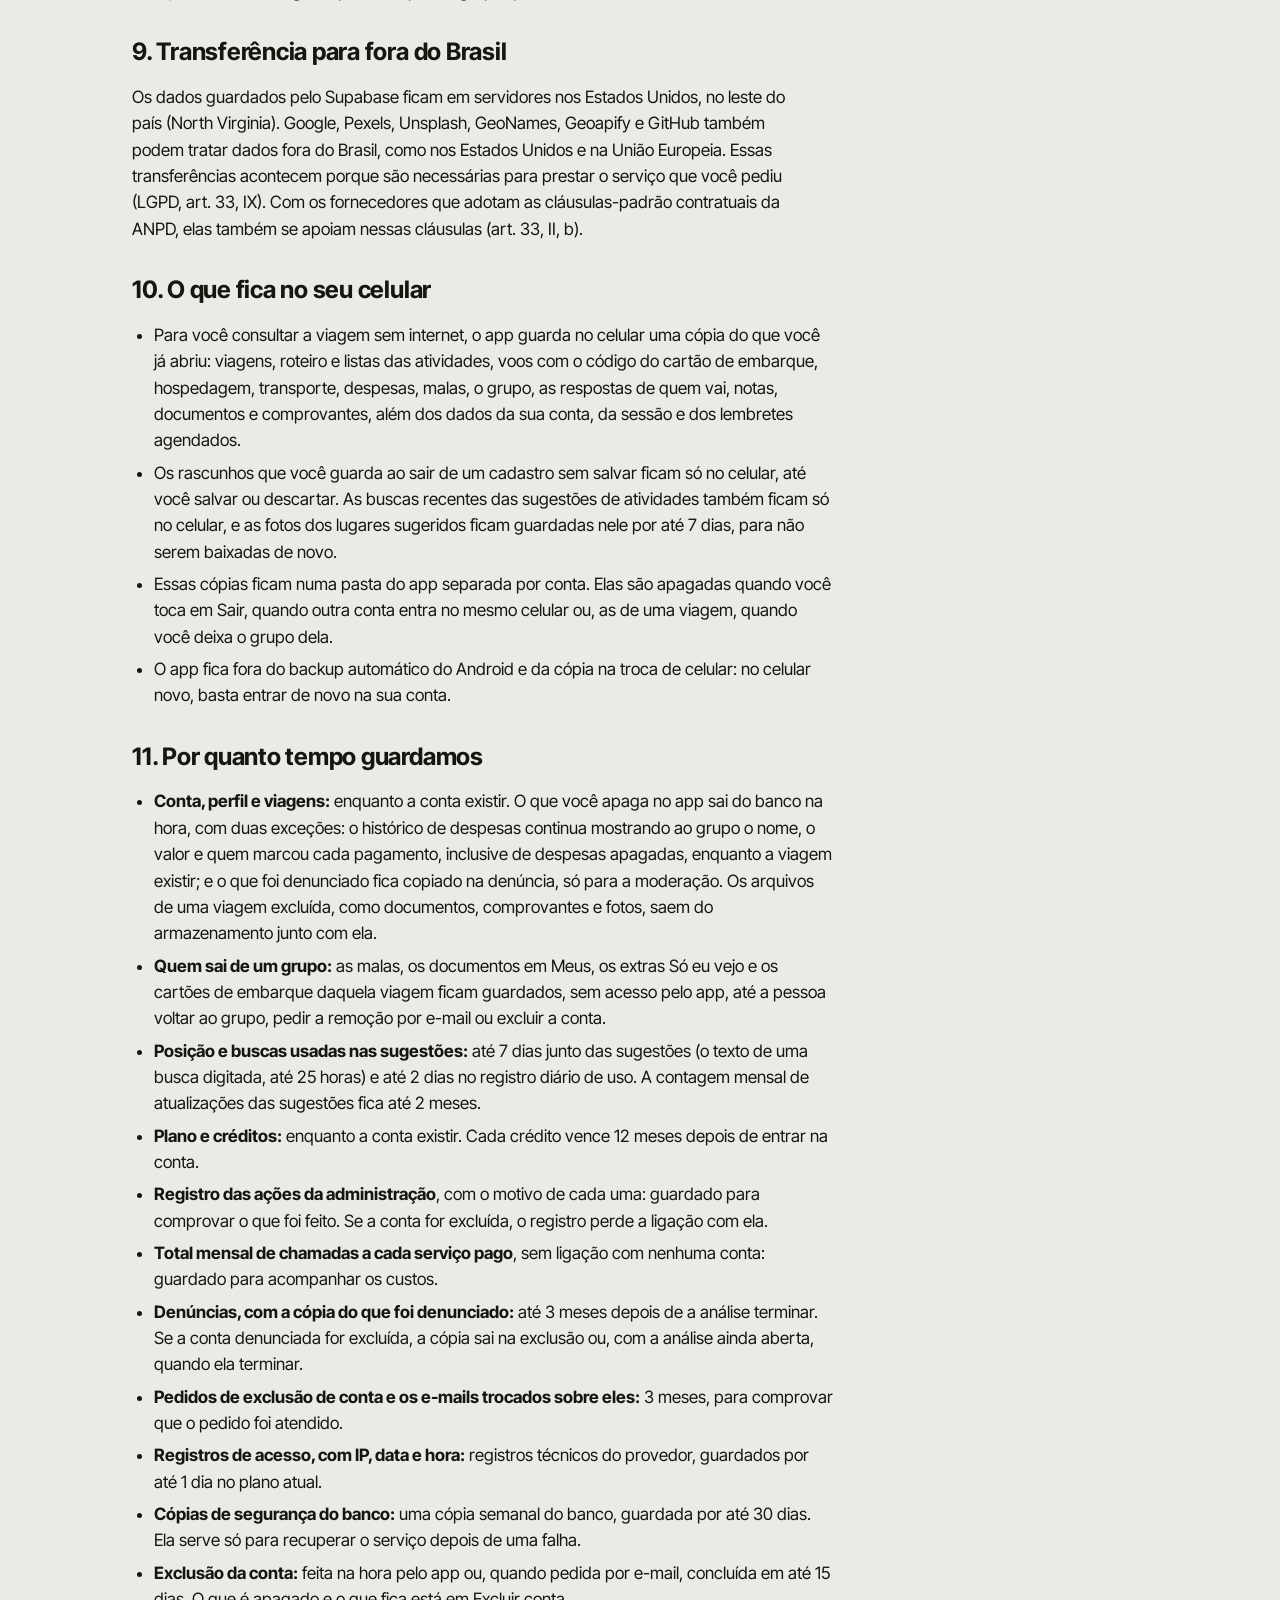
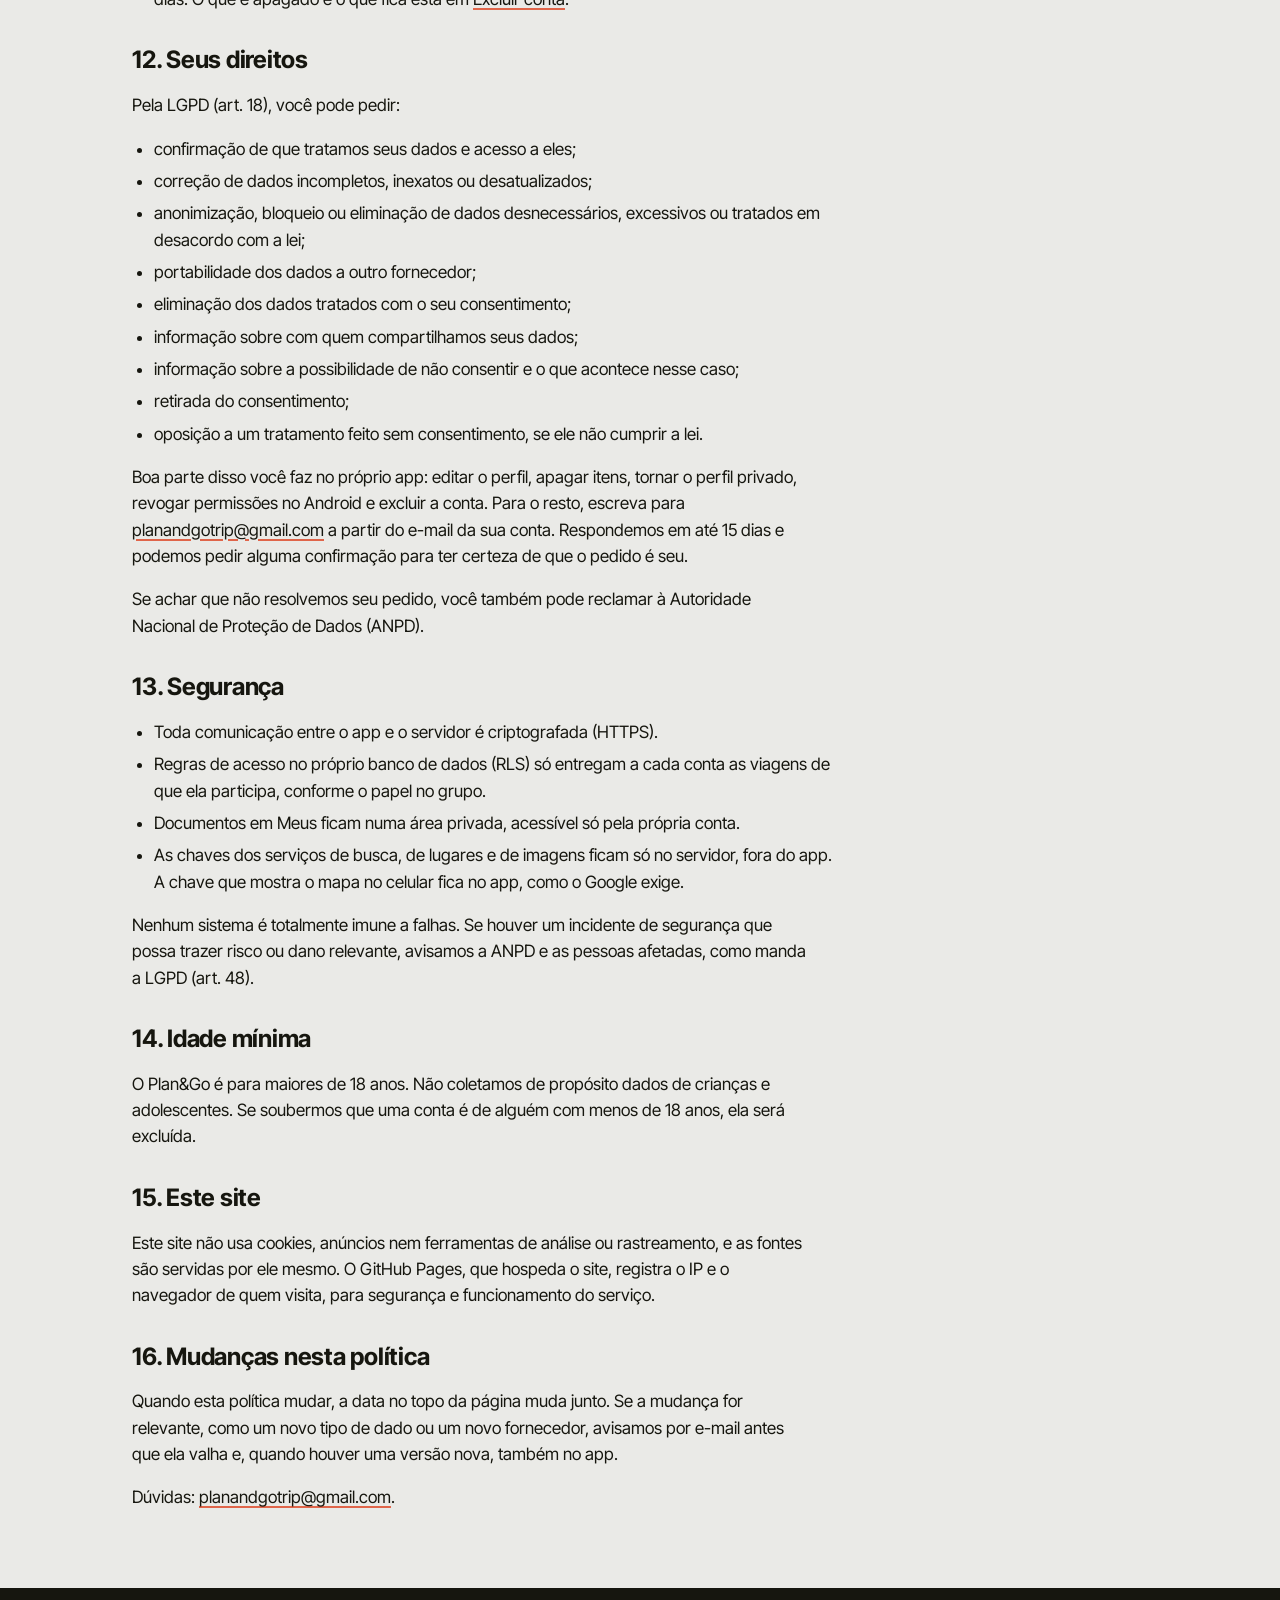
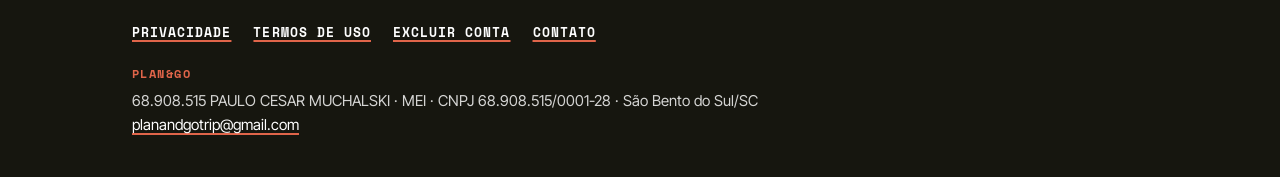
==== commit 8115c40b: "Politica: extras Só eu vejo e rascunhos no celular Co-Authored-By: Claude Opus 5.5 <noreply@anthropi" ====
--- a/privacidade/index.html
+++ b/privacidade/index.html
@@ -30,7 +30,7 @@
       <article class="doc-inner">
         <a class="back-link" href="../">← Plan&amp;Go</a>
         <h1>Política de Privacidade</h1>
-        <p class="doc-meta label label--soft">Atualizada em 2 de novembro de 2026</p>
+        <p class="doc-meta label label--soft">Atualizada em 3 de novembro de 2026</p>
 
         <p>Esta política explica como o app <strong>Plan&amp;Go</strong> para Android e este site tratam dados pessoais, de acordo com a Lei Geral de Proteção de Dados (LGPD, Lei&nbsp;nº&nbsp;13.709/2018).</p>
 
@@ -38,7 +38,7 @@
           <h2 id="resumo">Em resumo</h2>
           <ul>
             <li>Guardamos o que você cadastra para planejar a viagem: conta, perfil, roteiro, voos, hospedagem, transporte, documentos, despesas e notas.</li>
-            <li>O grupo da viagem vê os dados da viagem. Malas, documentos em Meus, cartão de embarque e notas Minhas são só seus.</li>
+            <li>O grupo da viagem vê os dados da viagem. Malas, documentos em Meus, cartão de embarque, notas Minhas e os extras das atividades marcados como Só eu vejo são só seus.</li>
             <li>Não vendemos dados. O app não tem anúncios nem ferramentas de análise de uso ou de rastreamento nossas; o mapa e o leitor de código do Google mandam ao Google dados técnicos de uso e de falhas (<a href="#fornecedores">seção 8</a>).</li>
             <li>A localização é opcional, só é lida quando você toca, nunca em segundo plano, e serve para mostrar onde você está no mapa e sugerir lugares por perto.</li>
             <li>Você pode excluir a conta pelo app ou pedir a exclusão por e-mail. Veja <a href="../excluir-conta/">Excluir conta</a>.</li>
@@ -105,7 +105,7 @@
                 <tr>
                   <th scope="row">Viagens e roteiro: destino, datas, atividades, horários, locais com coordenadas, tarefas, quem vai em cada atividade, anotações e listas das atividades</th>
                   <td data-label="Para que serve">Planejar e consultar a viagem.</td>
-                  <td data-label="Quem vê">O grupo da viagem. Quem recebe um convite ou tem o código vê, antes de aceitar, o título, o destino, as datas e a capa da viagem, quem organiza e quem convidou; no convite direto, também quem já está no grupo.</td>
+                  <td data-label="Quem vê">O grupo da viagem. Os extras de uma atividade marcados como Só eu vejo, que é o padrão ao criar, ficam só para quem os criou. Quem recebe um convite ou tem o código vê, antes de aceitar, o título, o destino, as datas e a capa da viagem, quem organiza e quem convidou; no convite direto, também quem já está no grupo.</td>
                 </tr>
                 <tr>
                   <th scope="row">Hospedagem, voos e transporte: hotéis, endereços, horários, número do voo, localizador, passageiros, bilhetes e cartão de embarque</th>
@@ -256,7 +256,7 @@
           <h2 id="t-aparelho">10. O que fica no seu celular</h2>
           <ul>
             <li>Para você consultar a viagem sem internet, o app guarda no celular uma cópia do que você já abriu: viagens, roteiro e listas das atividades, voos com o código do cartão de embarque, hospedagem, transporte, despesas, malas, o grupo, as respostas de quem vai, notas, documentos e comprovantes, além dos dados da sua conta, da sessão e dos lembretes agendados.</li>
-            <li>As buscas recentes das sugestões de atividades ficam só no celular, e as fotos dos lugares sugeridos ficam guardadas nele por até 7 dias, para não serem baixadas de novo.</li>
+            <li>Os rascunhos que você guarda ao sair de um cadastro sem salvar ficam só no celular, até você salvar ou descartar. As buscas recentes das sugestões de atividades também ficam só no celular, e as fotos dos lugares sugeridos ficam guardadas nele por até 7 dias, para não serem baixadas de novo.</li>
             <li>Essas cópias ficam numa pasta do app separada por conta. Elas são apagadas quando você toca em Sair, quando outra conta entra no mesmo celular ou, as de uma viagem, quando você deixa o grupo dela.</li>
             <li>O app fica fora do backup automático do Android e da cópia na troca de celular: no celular novo, basta entrar de novo na sua conta.</li>
           </ul>
@@ -266,7 +266,7 @@
           <h2 id="t-prazos">11. Por quanto tempo guardamos</h2>
           <ul>
             <li><strong>Conta, perfil e viagens:</strong> enquanto a conta existir. O que você apaga no app sai do banco na hora, com duas exceções: o histórico de despesas continua mostrando ao grupo o nome, o valor e quem marcou cada pagamento, inclusive de despesas apagadas, enquanto a viagem existir; e o que foi denunciado fica copiado na denúncia, só para a moderação. Os arquivos de uma viagem excluída, como documentos, comprovantes e fotos, saem do armazenamento junto com ela.</li>
-            <li><strong>Quem sai de um grupo:</strong> as malas, os documentos em Meus e os cartões de embarque daquela viagem ficam guardados, sem acesso pelo app, até a pessoa voltar ao grupo, pedir a remoção por e-mail ou excluir a conta.</li>
+            <li><strong>Quem sai de um grupo:</strong> as malas, os documentos em Meus, os extras Só eu vejo e os cartões de embarque daquela viagem ficam guardados, sem acesso pelo app, até a pessoa voltar ao grupo, pedir a remoção por e-mail ou excluir a conta.</li>
             <li><strong>Posição e buscas usadas nas sugestões:</strong> até 7 dias junto das sugestões (o texto de uma busca digitada, até 25 horas) e até 2 dias no registro diário de uso. A contagem mensal de atualizações das sugestões fica até 2 meses.</li>
             <li><strong>Plano e créditos:</strong> enquanto a conta existir. Cada crédito vence 12 meses depois de entrar na conta.</li>
             <li><strong>Registro das ações da administração</strong>, com o motivo de cada uma: guardado para comprovar o que foi feito. Se a conta for excluída, o registro perde a ligação com ela.</li>
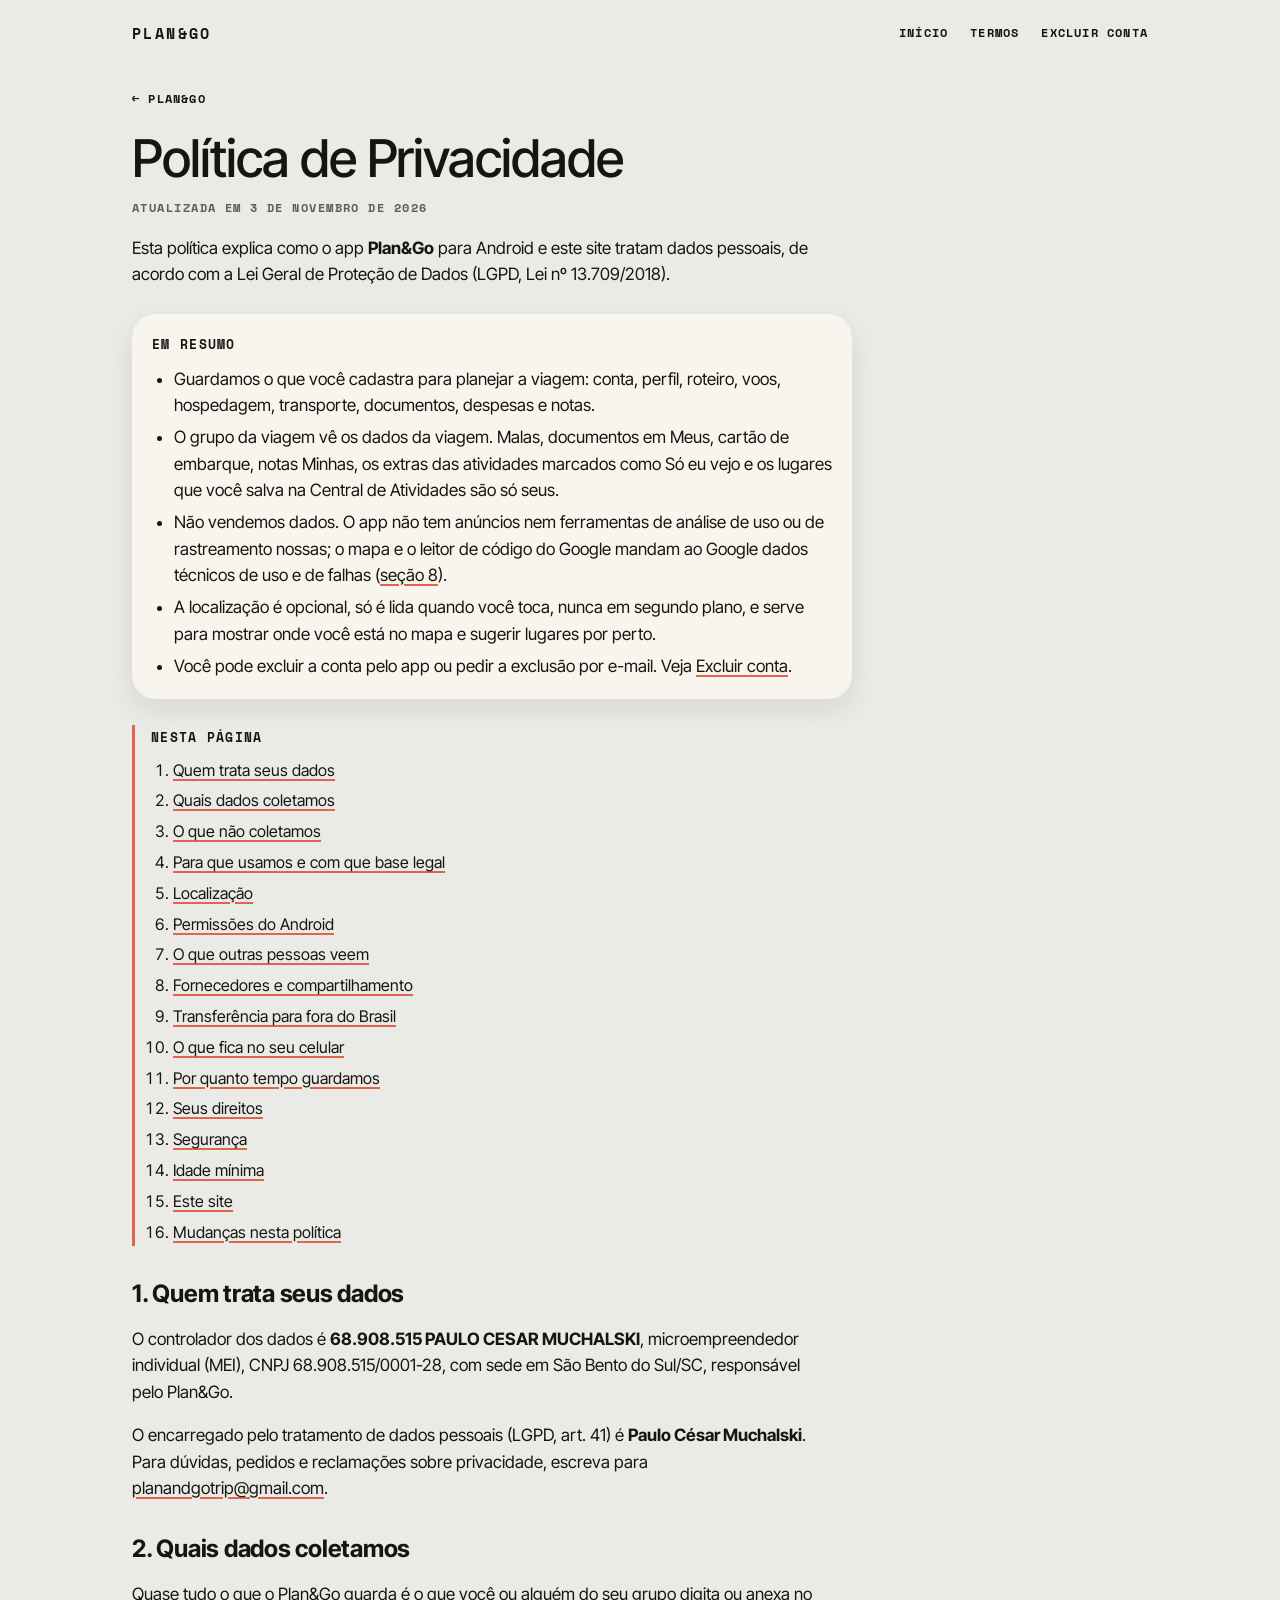
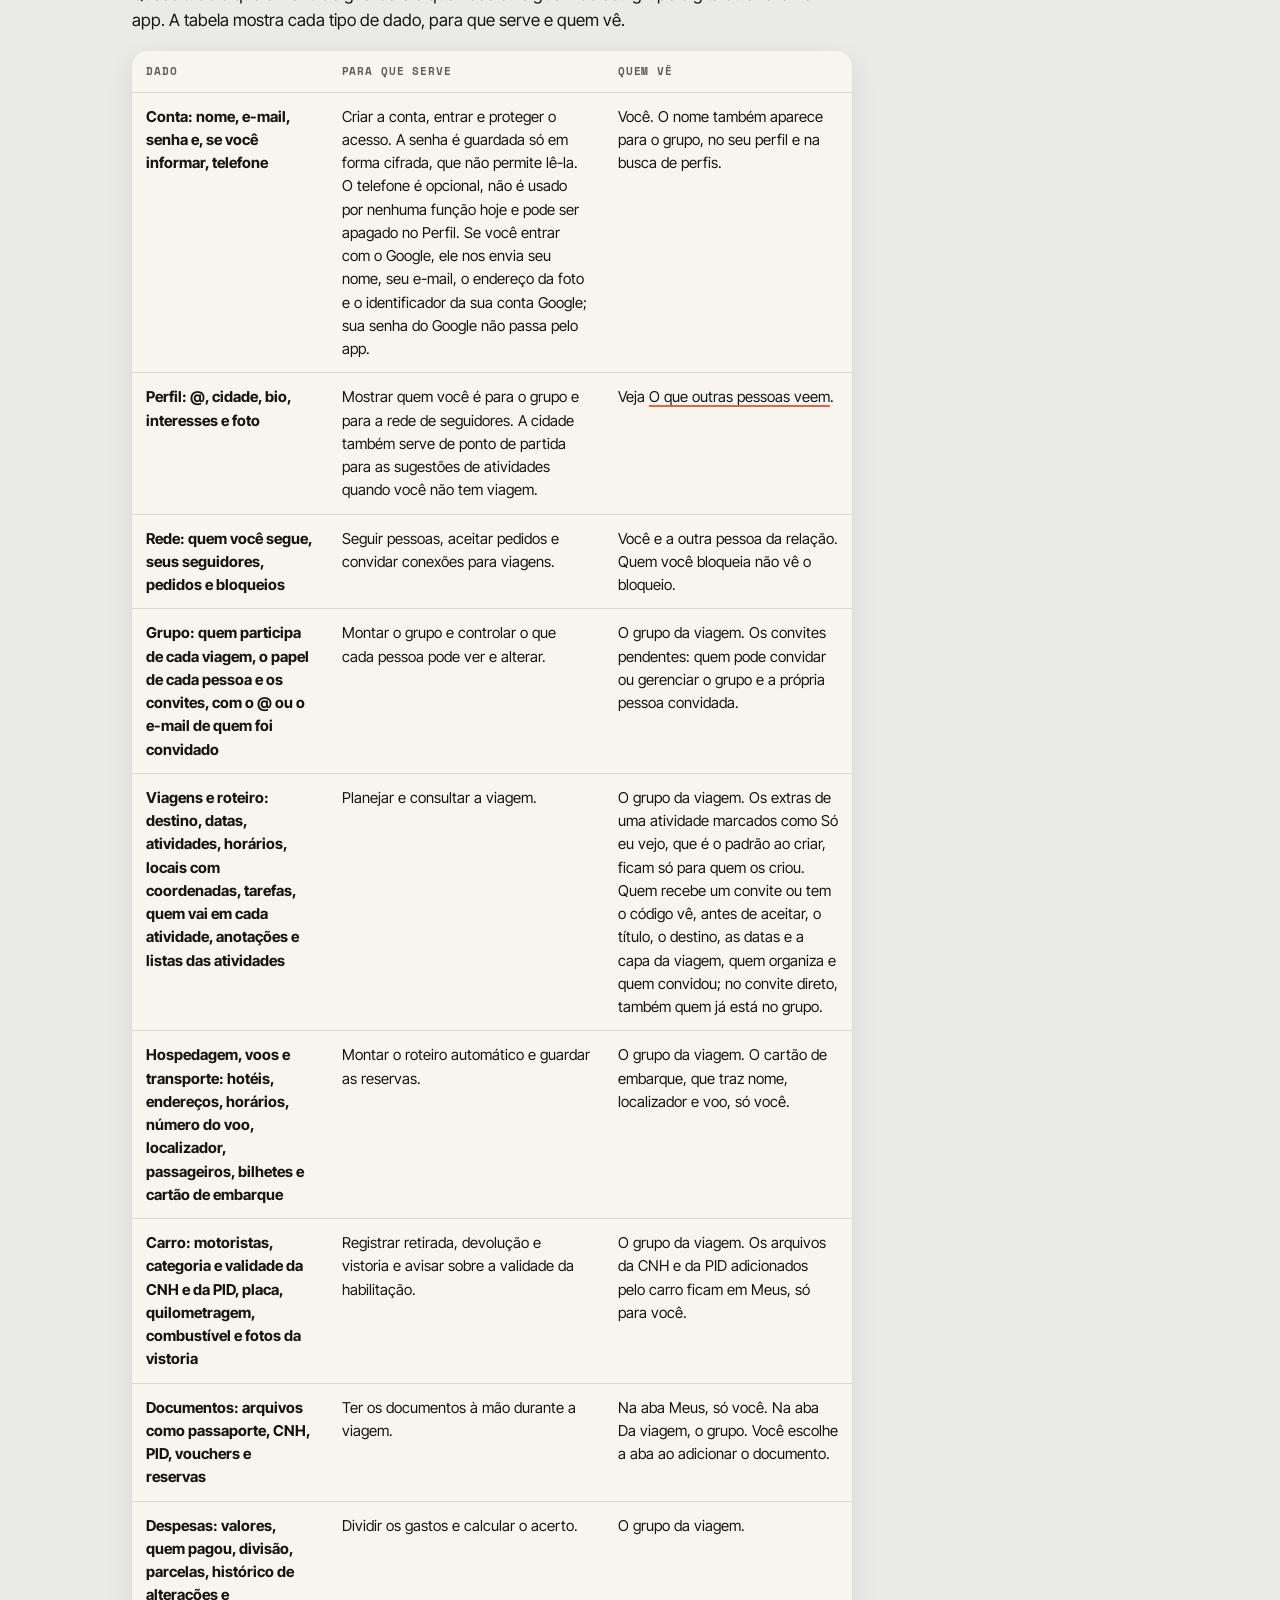
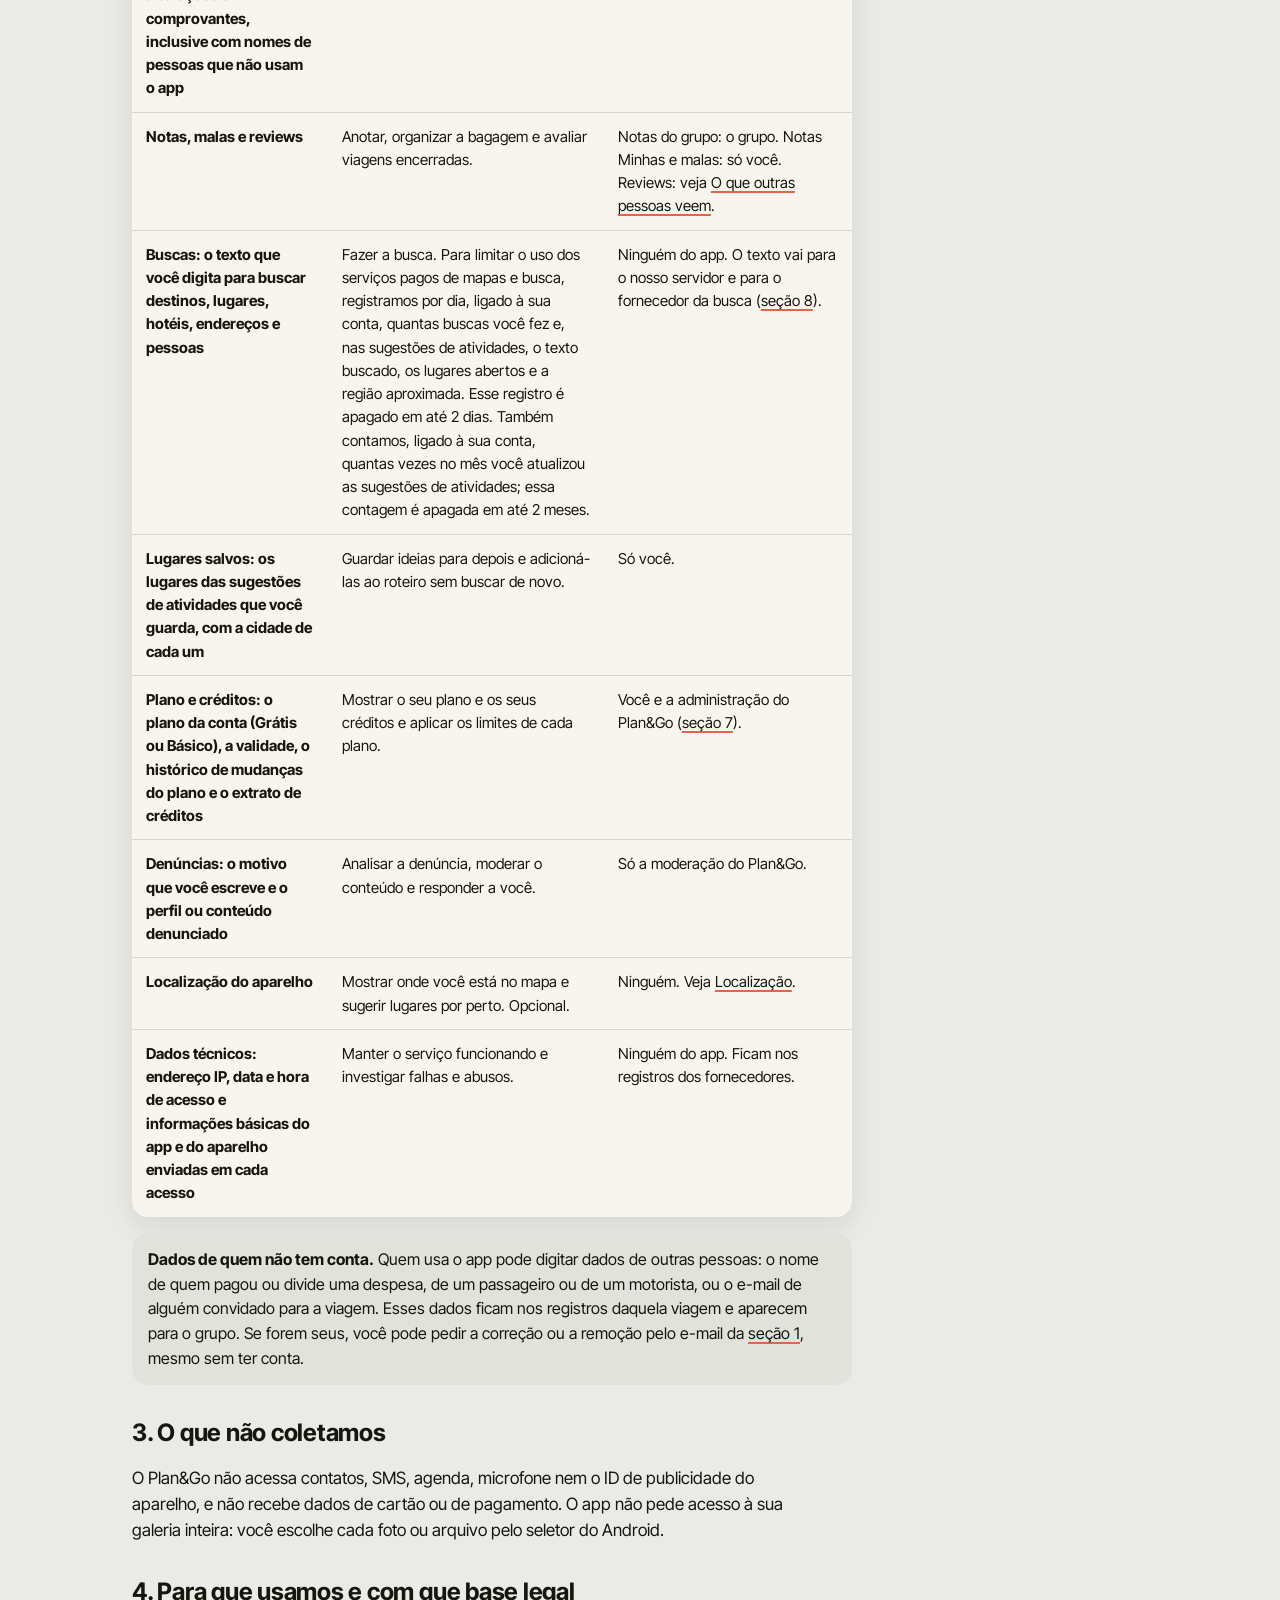
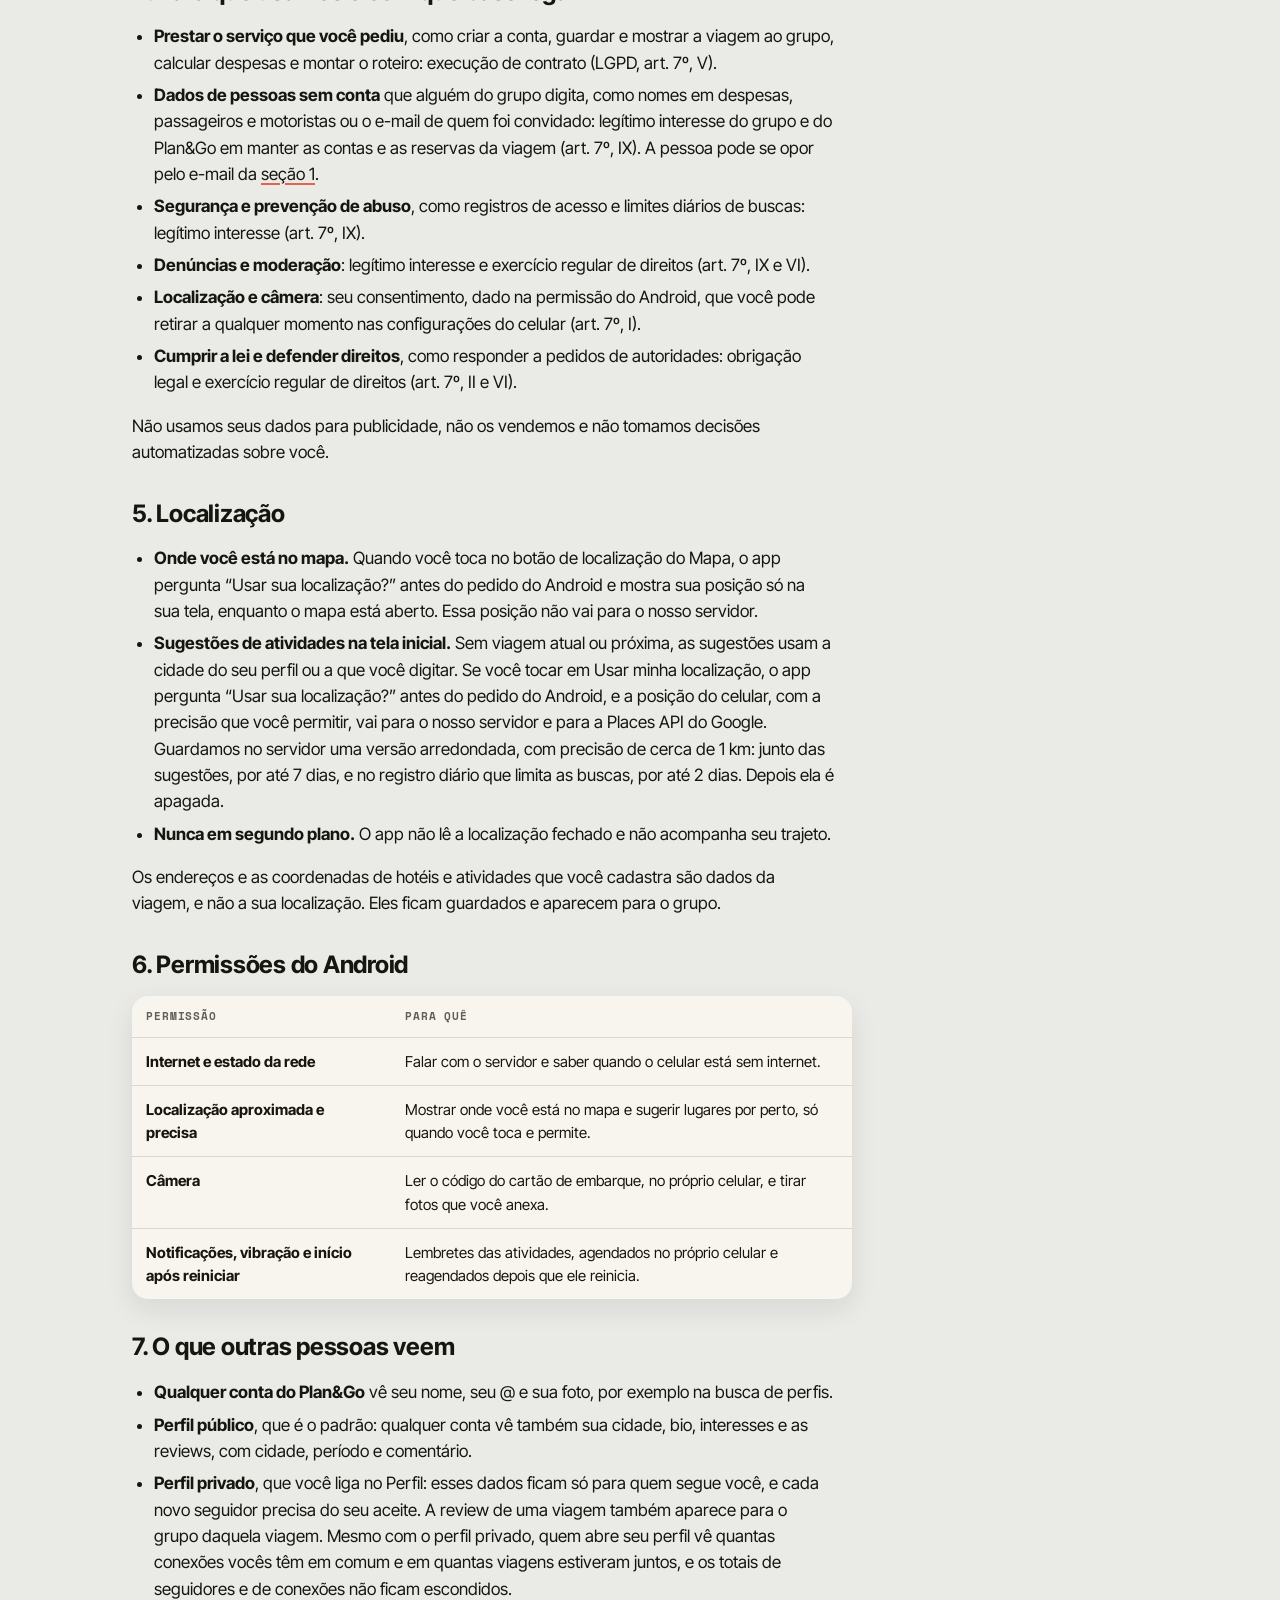
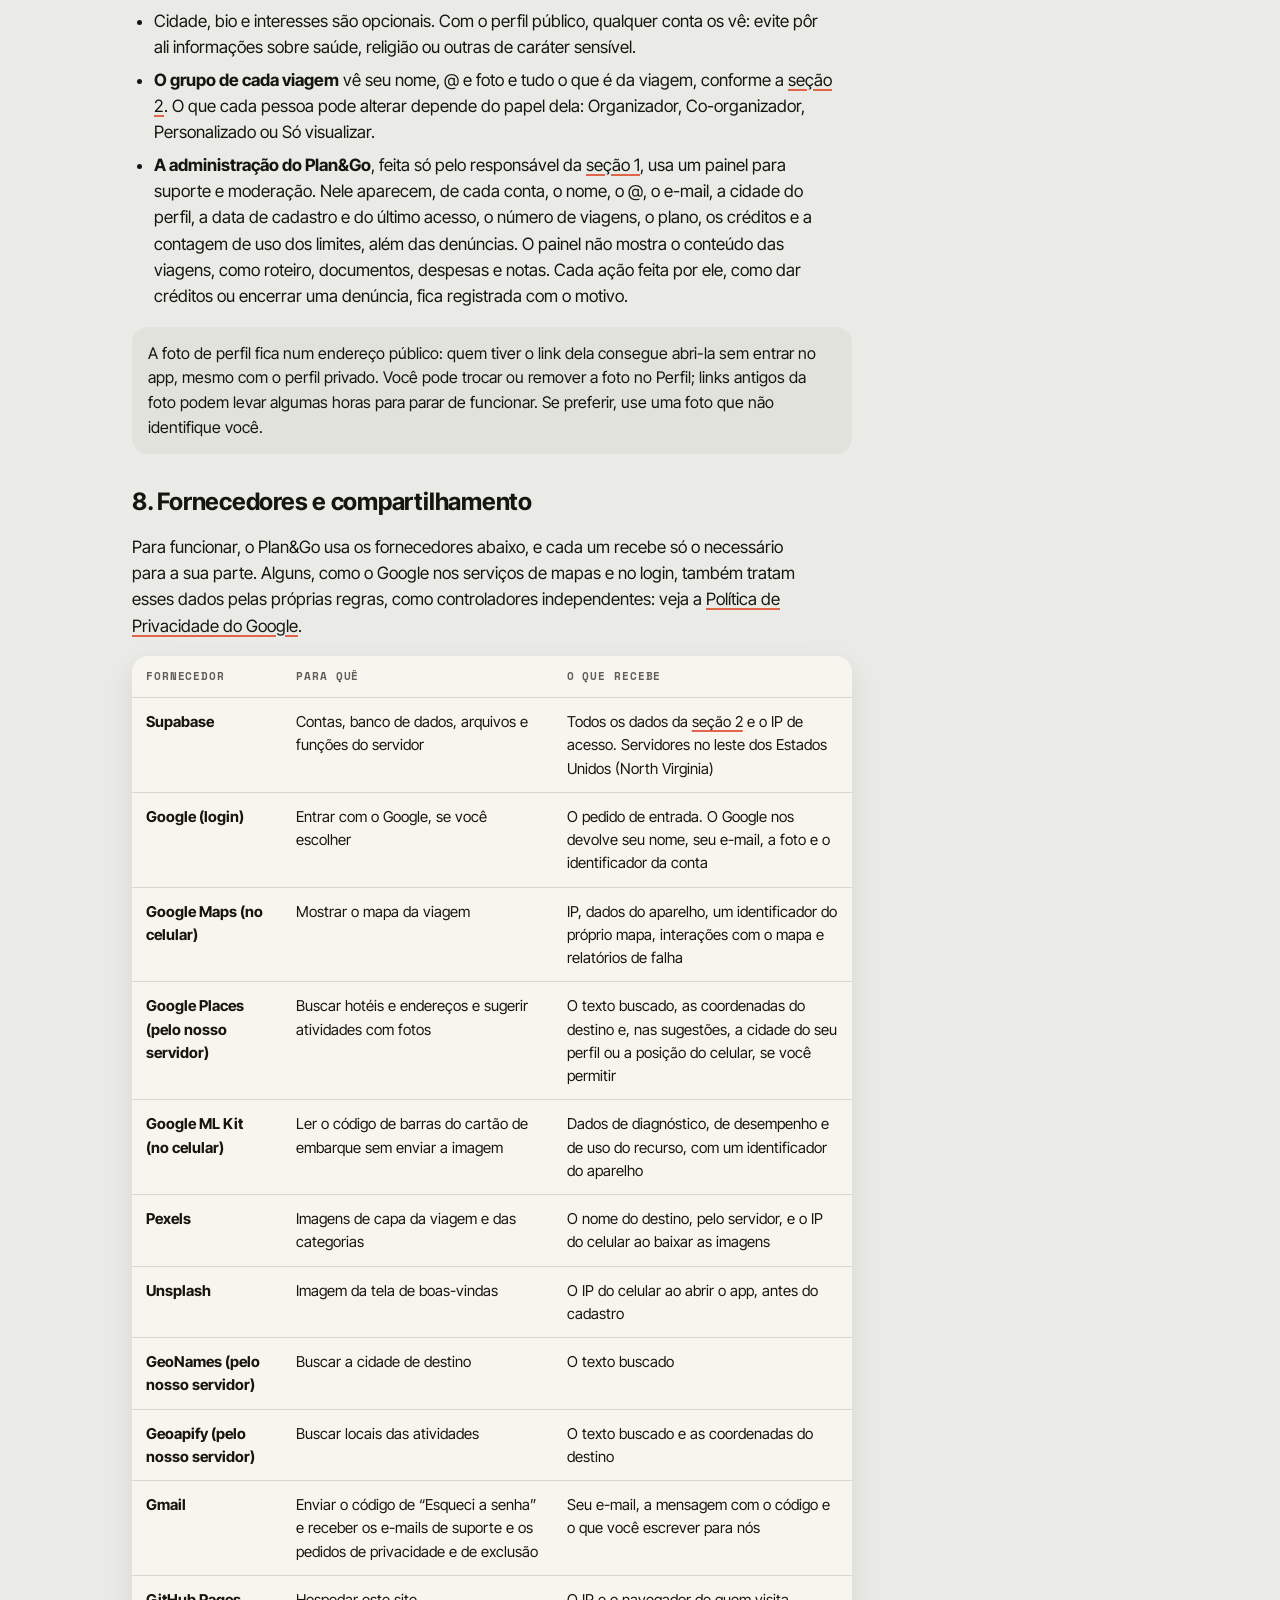
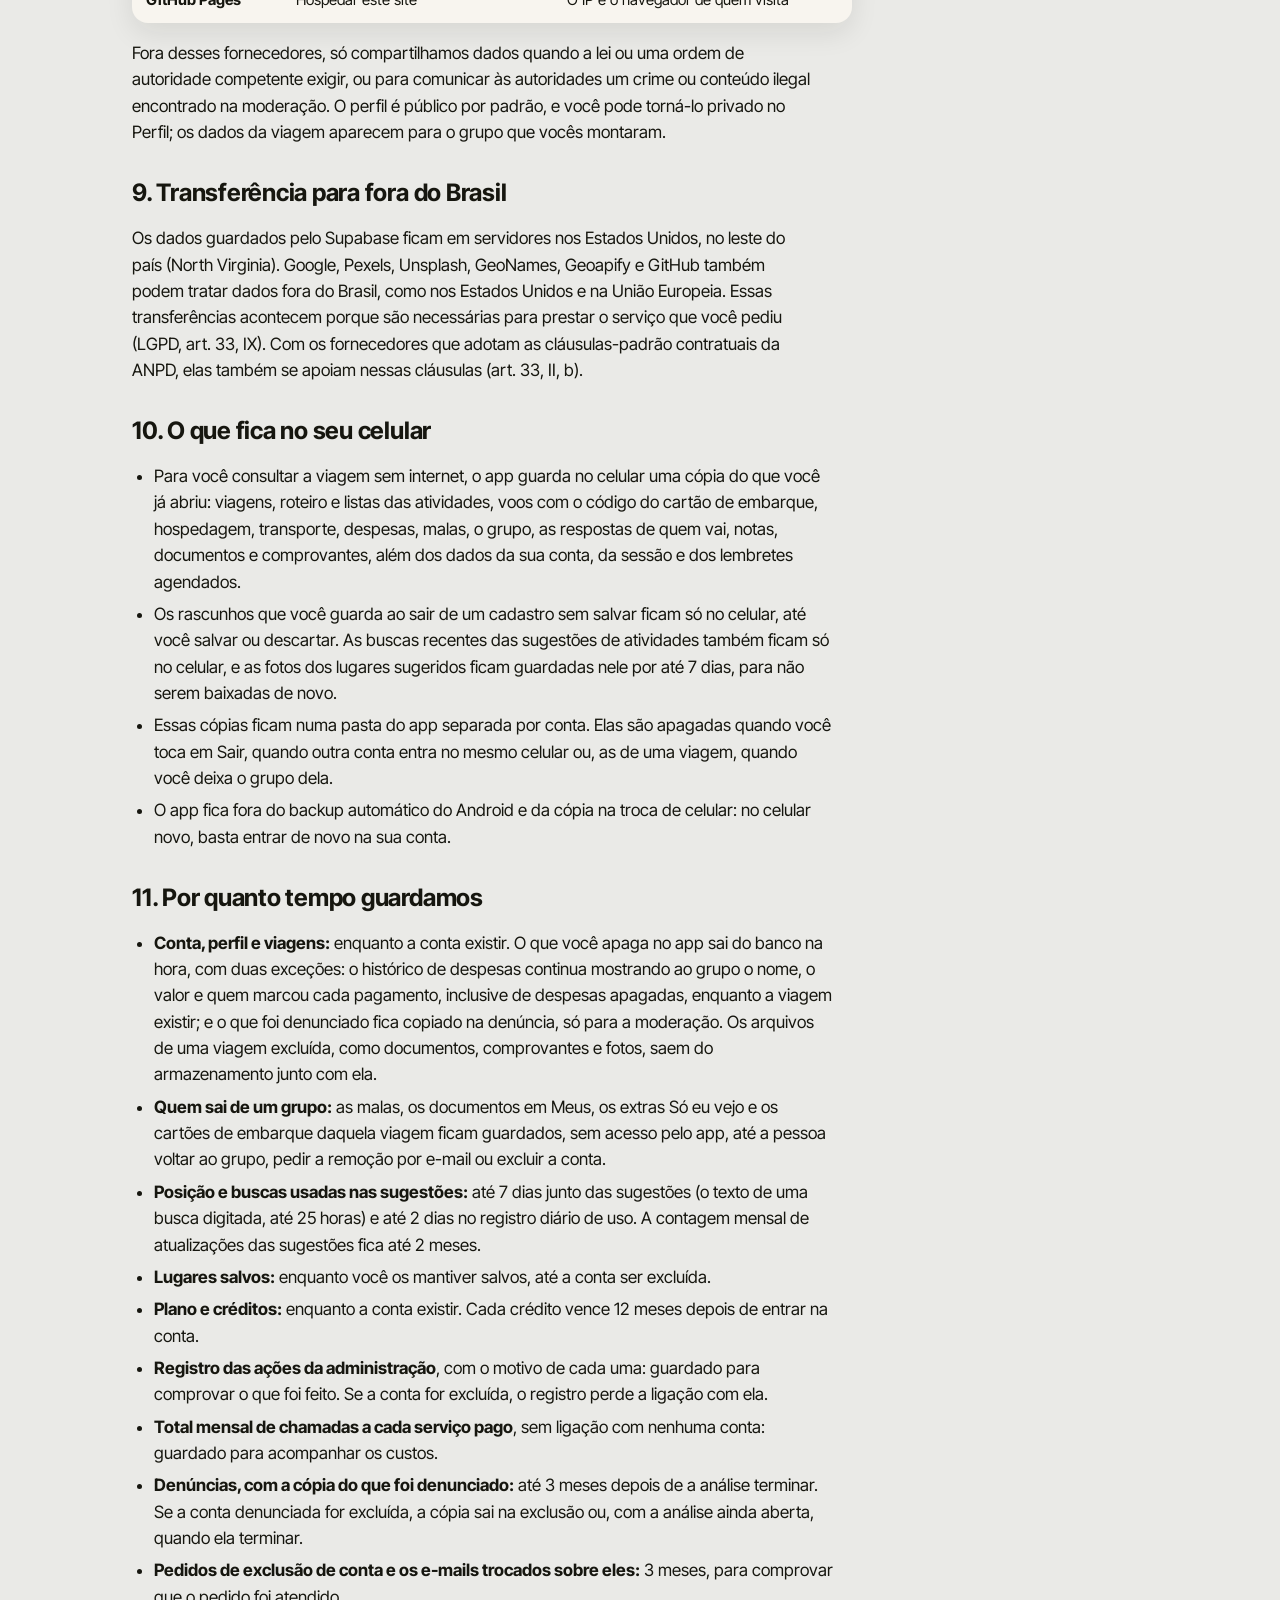
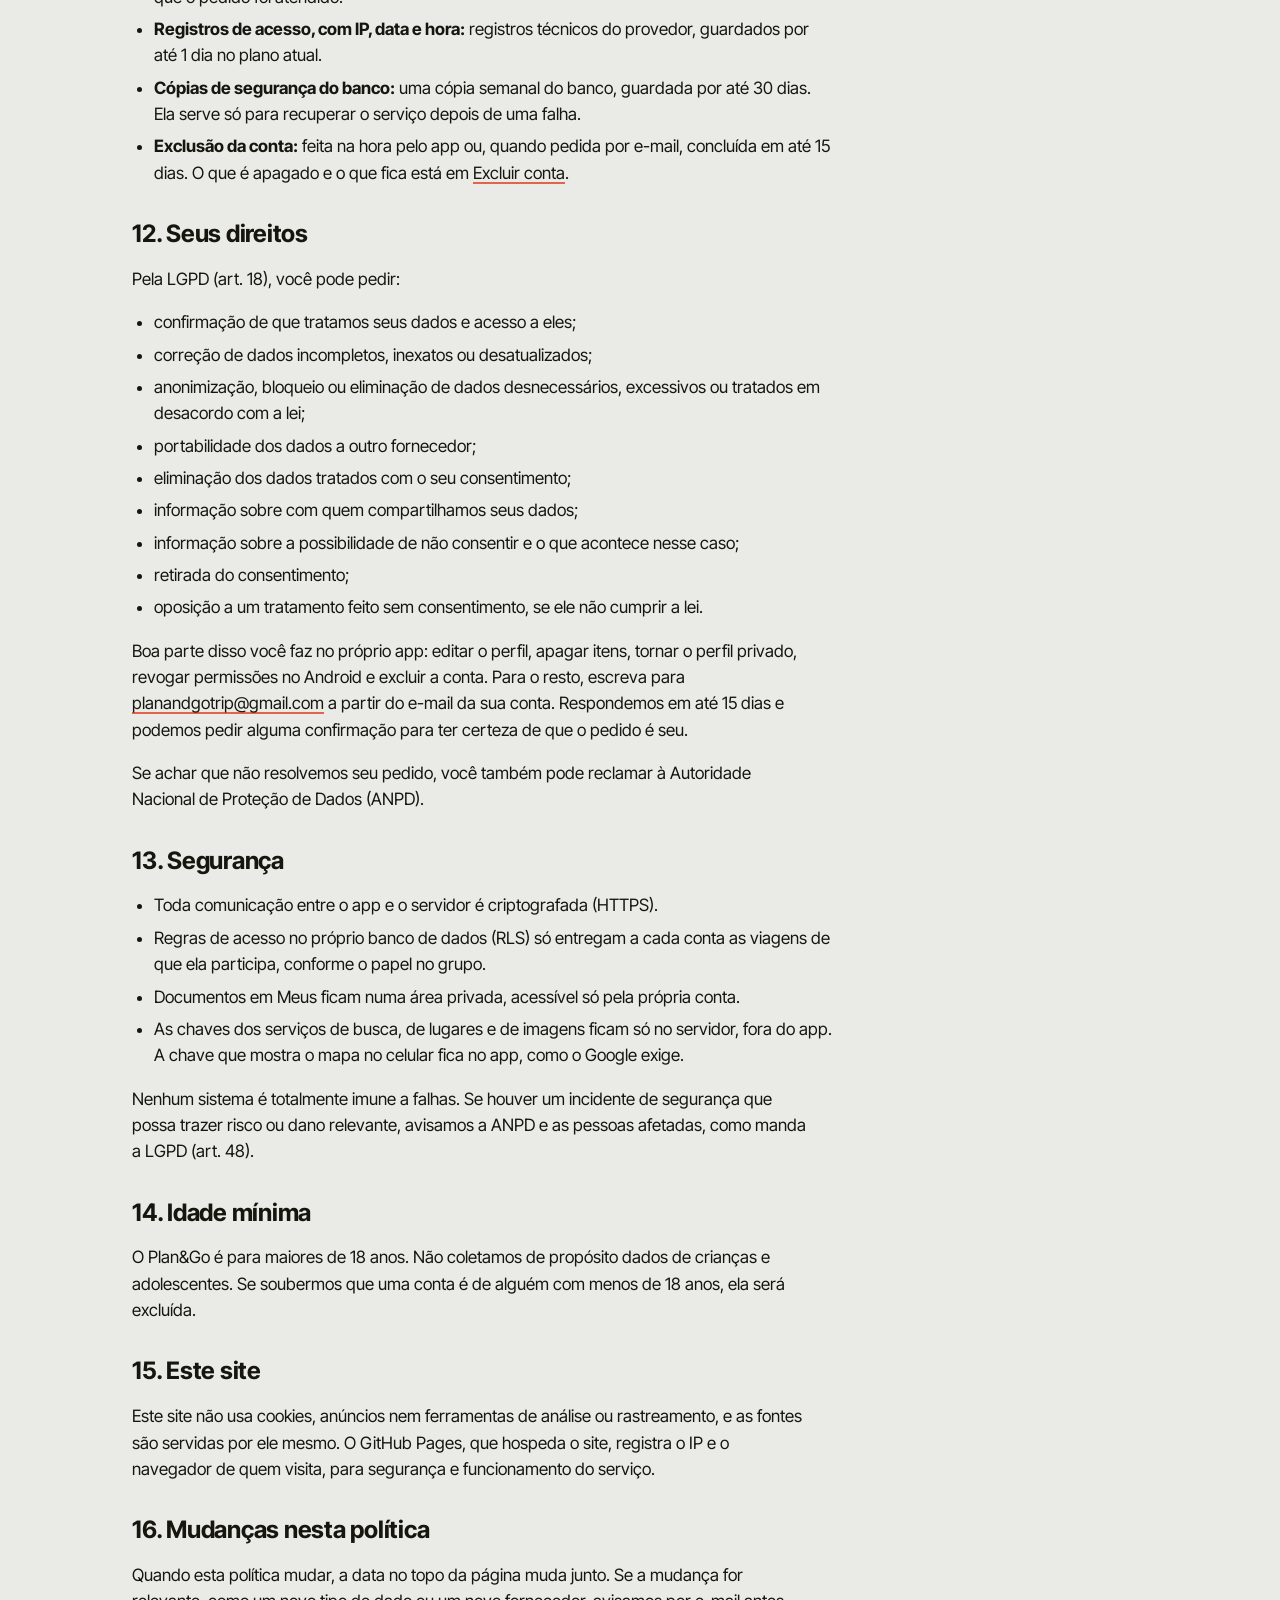
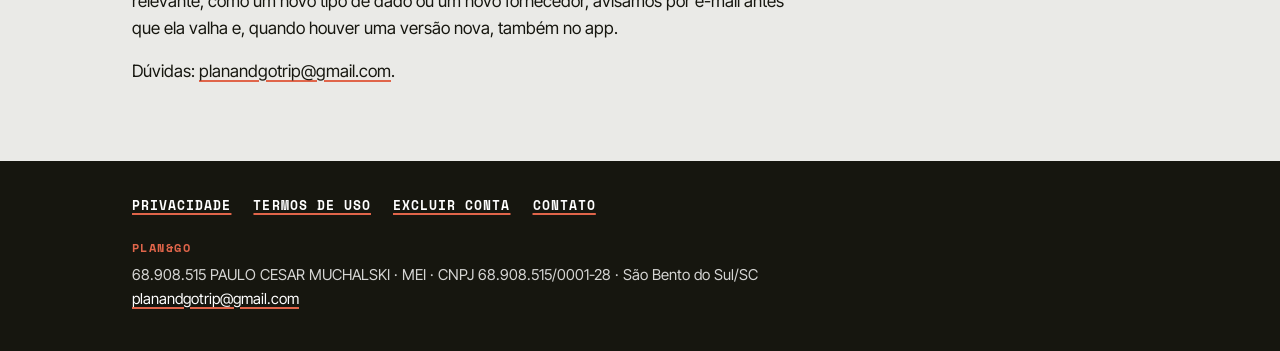
==== commit be9d3672: "Politica e Excluir conta: lugares salvos da Central e extras So eu vejo" ====
--- a/privacidade/index.html
+++ b/privacidade/index.html
@@ -38,7 +38,7 @@
           <h2 id="resumo">Em resumo</h2>
           <ul>
             <li>Guardamos o que você cadastra para planejar a viagem: conta, perfil, roteiro, voos, hospedagem, transporte, documentos, despesas e notas.</li>
-            <li>O grupo da viagem vê os dados da viagem. Malas, documentos em Meus, cartão de embarque, notas Minhas e os extras das atividades marcados como Só eu vejo são só seus.</li>
+            <li>O grupo da viagem vê os dados da viagem. Malas, documentos em Meus, cartão de embarque, notas Minhas, os extras das atividades marcados como Só eu vejo e os lugares que você salva na Central de Atividades são só seus.</li>
             <li>Não vendemos dados. O app não tem anúncios nem ferramentas de análise de uso ou de rastreamento nossas; o mapa e o leitor de código do Google mandam ao Google dados técnicos de uso e de falhas (<a href="#fornecedores">seção 8</a>).</li>
             <li>A localização é opcional, só é lida quando você toca, nunca em segundo plano, e serve para mostrar onde você está no mapa e sugerir lugares por perto.</li>
             <li>Você pode excluir a conta pelo app ou pedir a exclusão por e-mail. Veja <a href="../excluir-conta/">Excluir conta</a>.</li>
@@ -136,6 +136,11 @@
                   <th scope="row">Buscas: o texto que você digita para buscar destinos, lugares, hotéis, endereços e pessoas</th>
                   <td data-label="Para que serve">Fazer a busca. Para limitar o uso dos serviços pagos de mapas e busca, registramos por dia, ligado à sua conta, quantas buscas você fez e, nas sugestões de atividades, o texto buscado, os lugares abertos e a região aproximada. Esse registro é apagado em até 2 dias. Também contamos, ligado à sua conta, quantas vezes no mês você atualizou as sugestões de atividades; essa contagem é apagada em até 2 meses.</td>
                   <td data-label="Quem vê">Ninguém do app. O texto vai para o nosso servidor e para o fornecedor da busca (<a href="#fornecedores">seção 8</a>).</td>
+                </tr>
+                <tr>
+                  <th scope="row">Lugares salvos: os lugares das sugestões de atividades que você guarda, com a cidade de cada um</th>
+                  <td data-label="Para que serve">Guardar ideias para depois e adicioná-las ao roteiro sem buscar de novo.</td>
+                  <td data-label="Quem vê">Só você.</td>
                 </tr>
                 <tr>
                   <th scope="row">Plano e créditos: o plano da conta (Grátis ou Básico), a validade, o histórico de mudanças do plano e o extrato de créditos</th>
@@ -268,6 +273,7 @@
             <li><strong>Conta, perfil e viagens:</strong> enquanto a conta existir. O que você apaga no app sai do banco na hora, com duas exceções: o histórico de despesas continua mostrando ao grupo o nome, o valor e quem marcou cada pagamento, inclusive de despesas apagadas, enquanto a viagem existir; e o que foi denunciado fica copiado na denúncia, só para a moderação. Os arquivos de uma viagem excluída, como documentos, comprovantes e fotos, saem do armazenamento junto com ela.</li>
             <li><strong>Quem sai de um grupo:</strong> as malas, os documentos em Meus, os extras Só eu vejo e os cartões de embarque daquela viagem ficam guardados, sem acesso pelo app, até a pessoa voltar ao grupo, pedir a remoção por e-mail ou excluir a conta.</li>
             <li><strong>Posição e buscas usadas nas sugestões:</strong> até 7 dias junto das sugestões (o texto de uma busca digitada, até 25 horas) e até 2 dias no registro diário de uso. A contagem mensal de atualizações das sugestões fica até 2 meses.</li>
+            <li><strong>Lugares salvos:</strong> enquanto você os mantiver salvos, até a conta ser excluída.</li>
             <li><strong>Plano e créditos:</strong> enquanto a conta existir. Cada crédito vence 12 meses depois de entrar na conta.</li>
             <li><strong>Registro das ações da administração</strong>, com o motivo de cada uma: guardado para comprovar o que foi feito. Se a conta for excluída, o registro perde a ligação com ela.</li>
             <li><strong>Total mensal de chamadas a cada serviço pago</strong>, sem ligação com nenhuma conta: guardado para acompanhar os custos.</li>
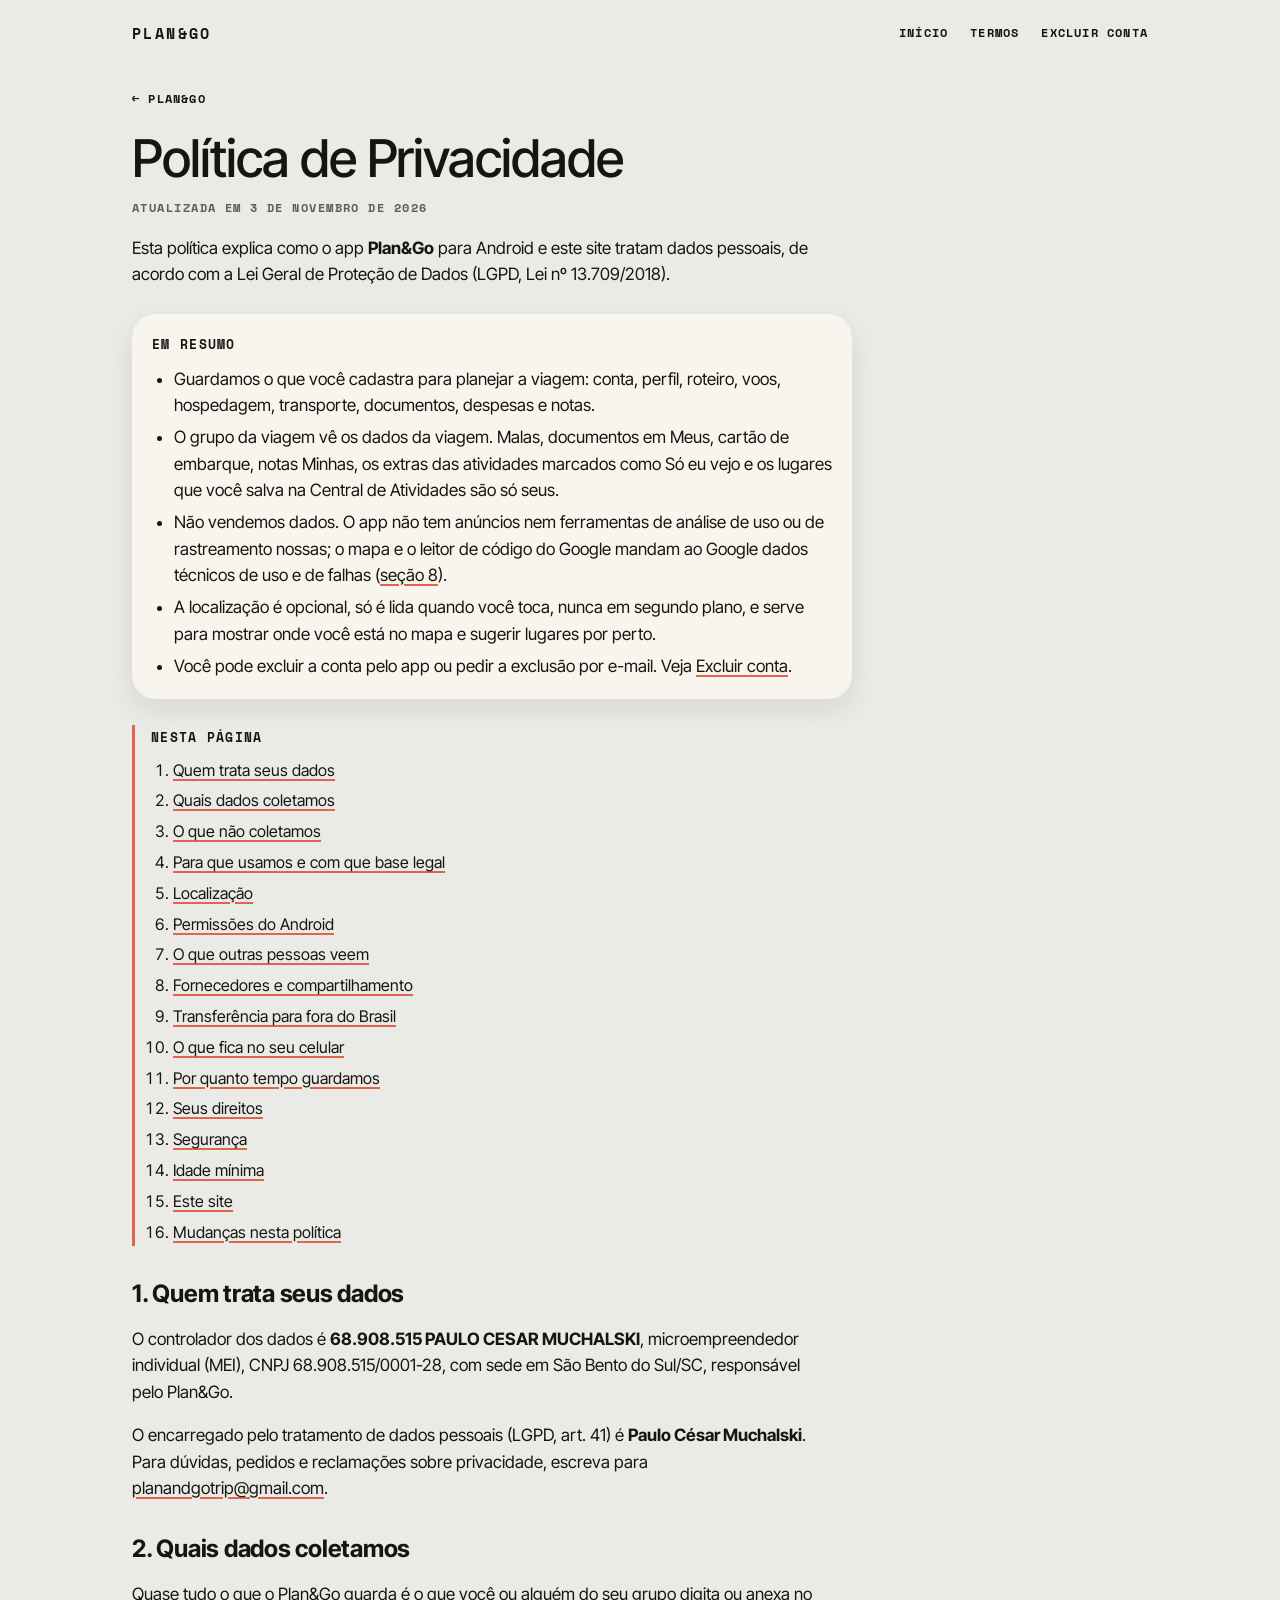
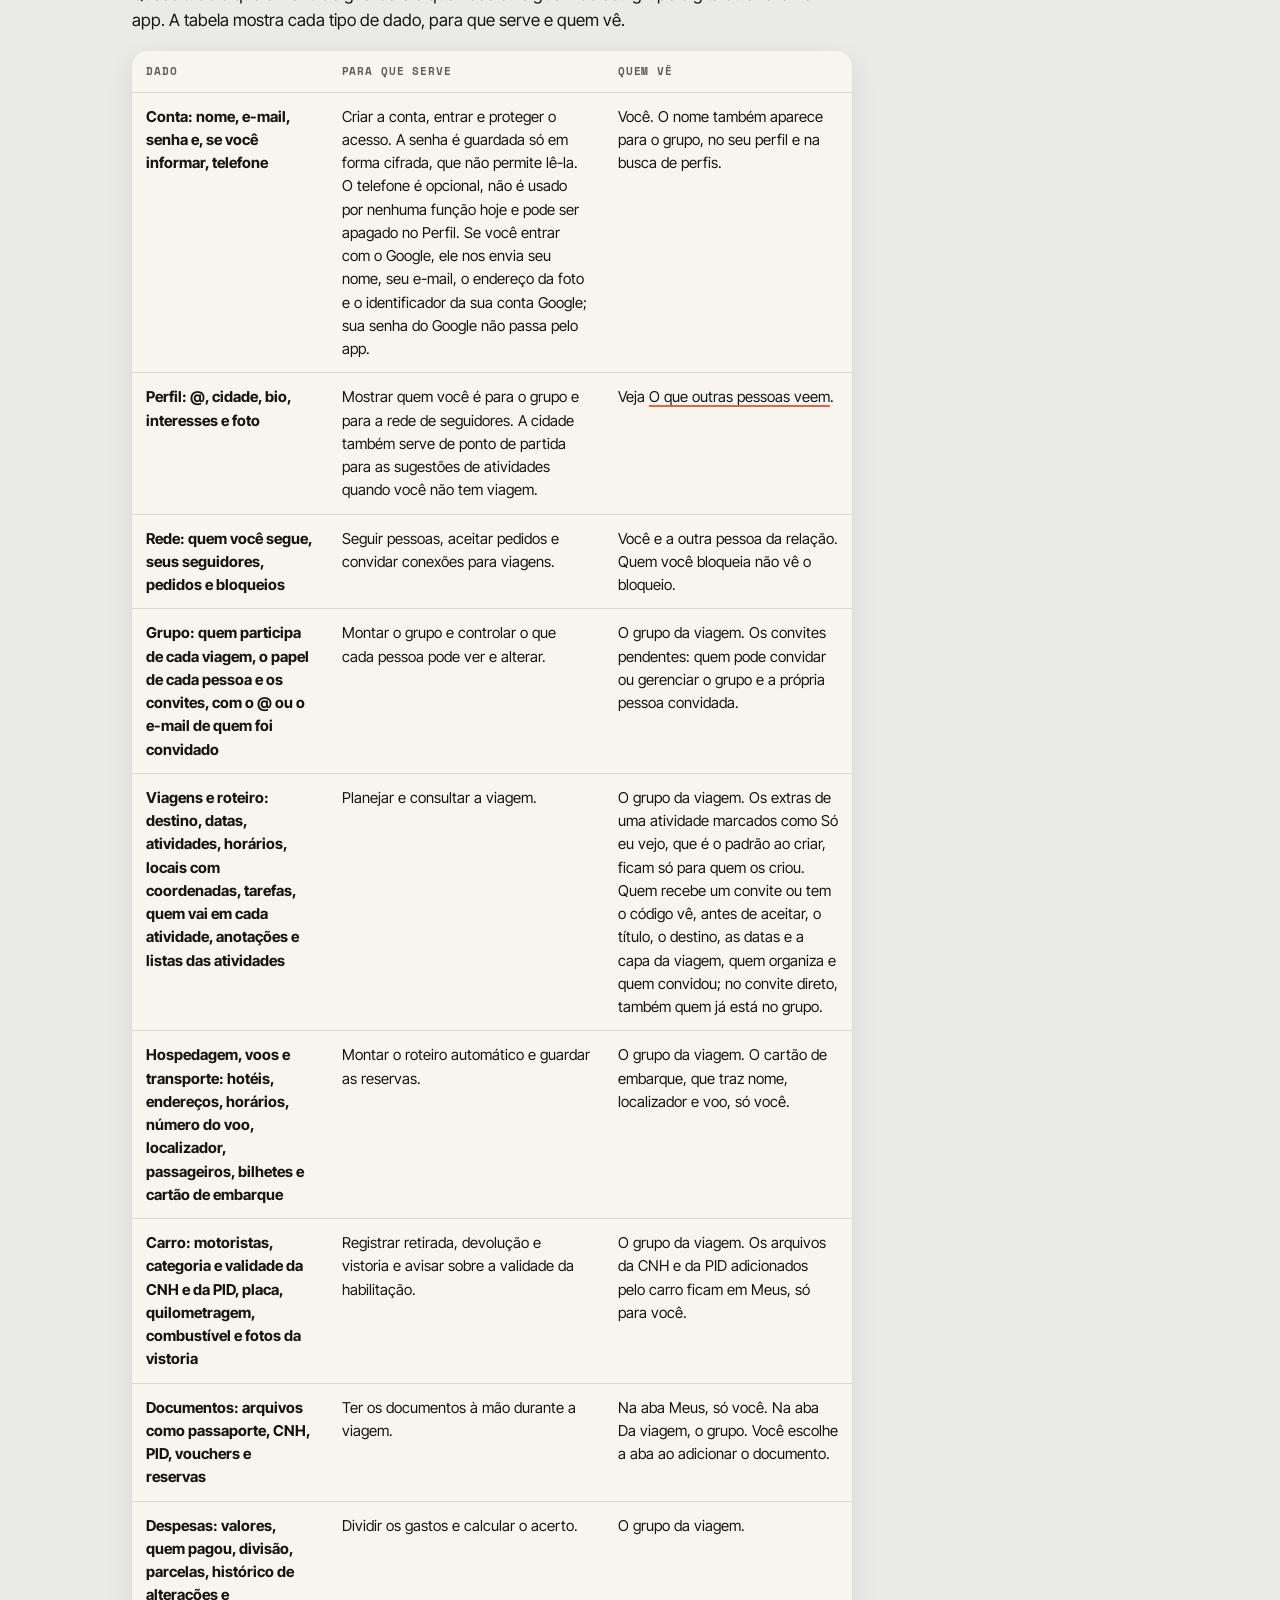
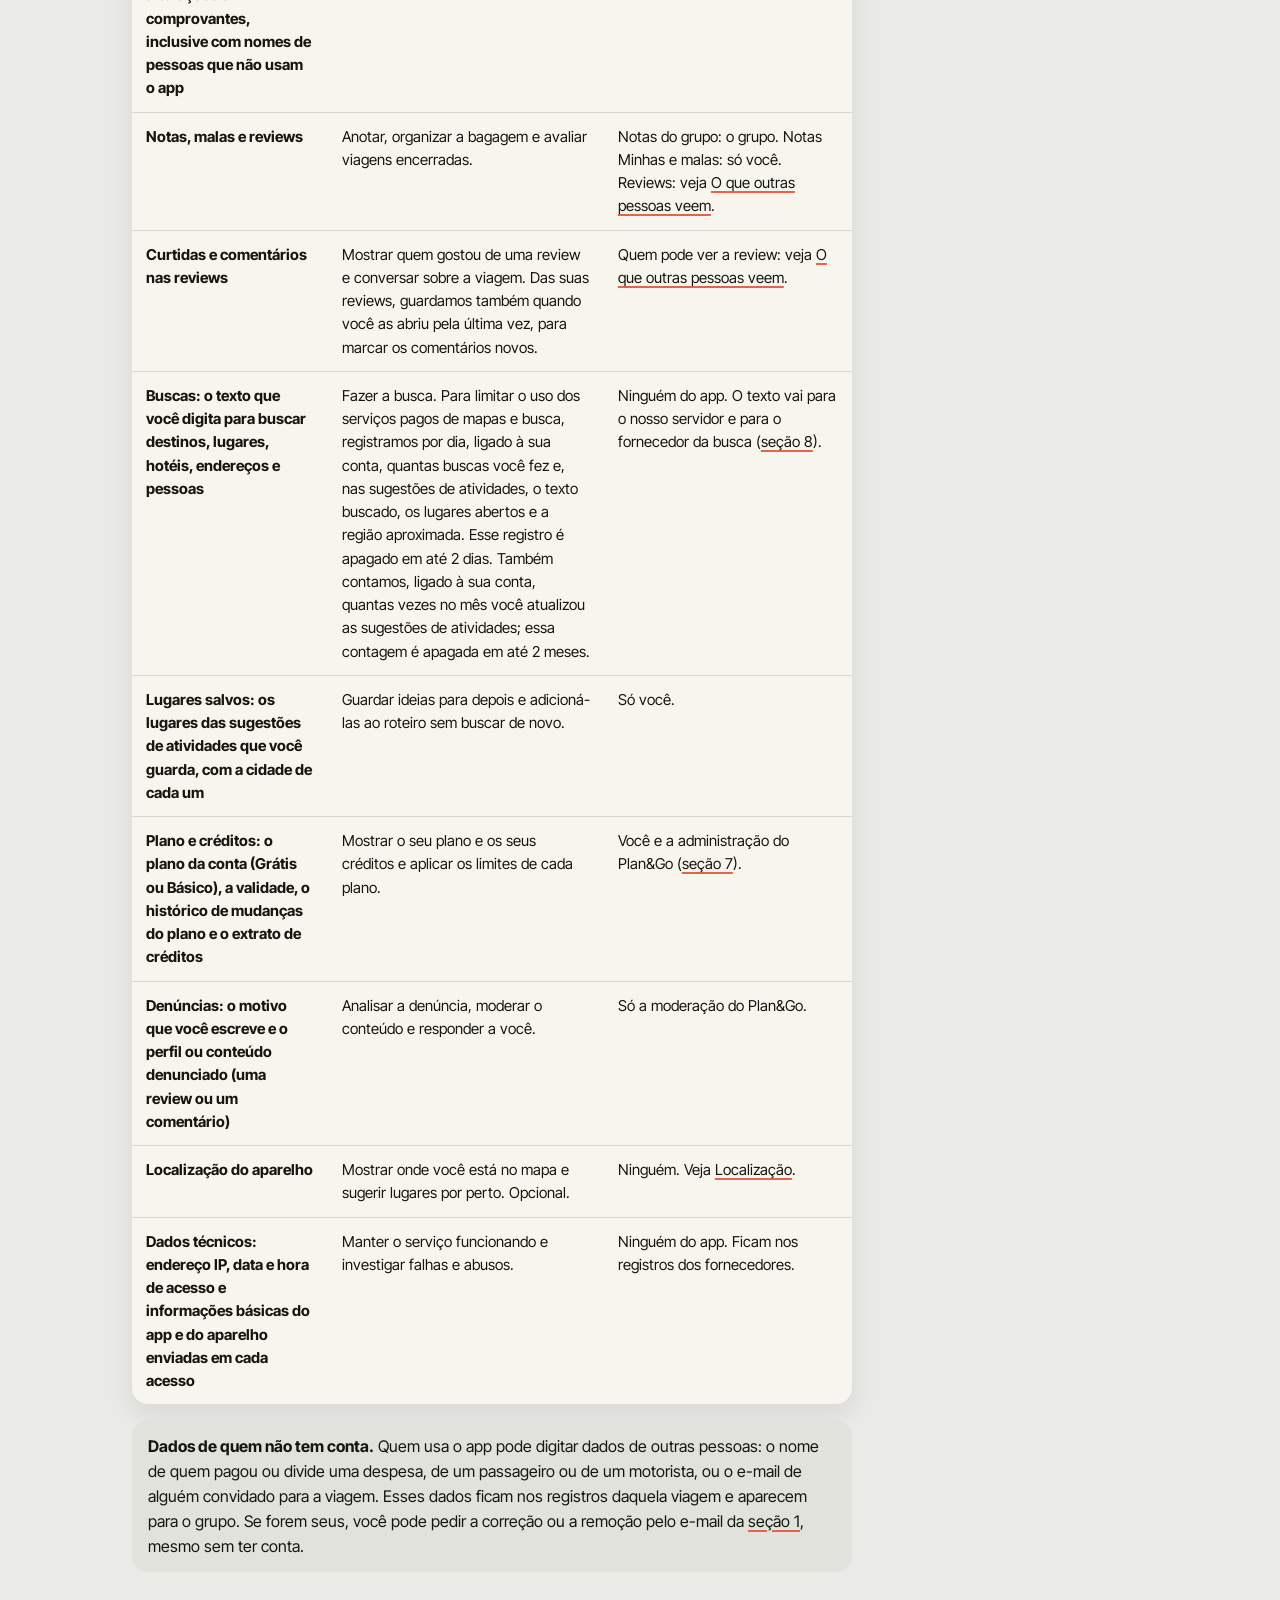
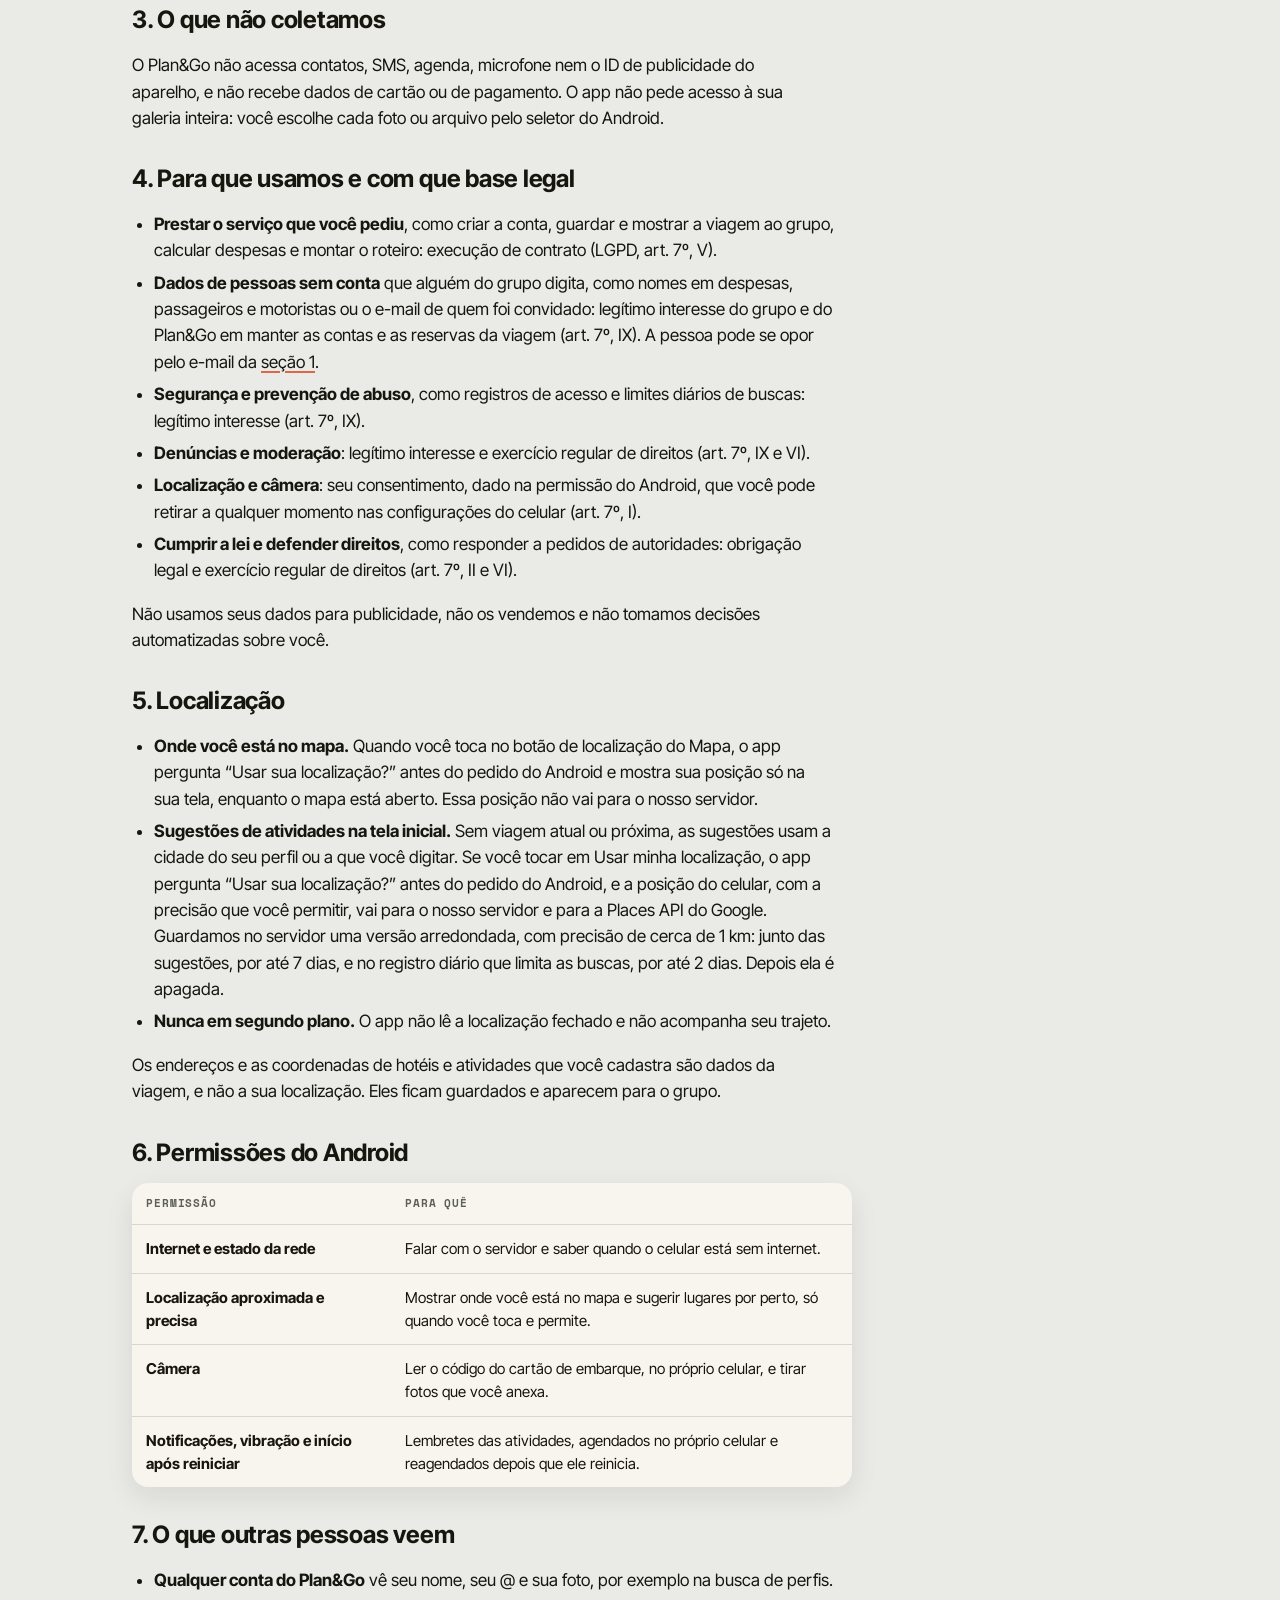
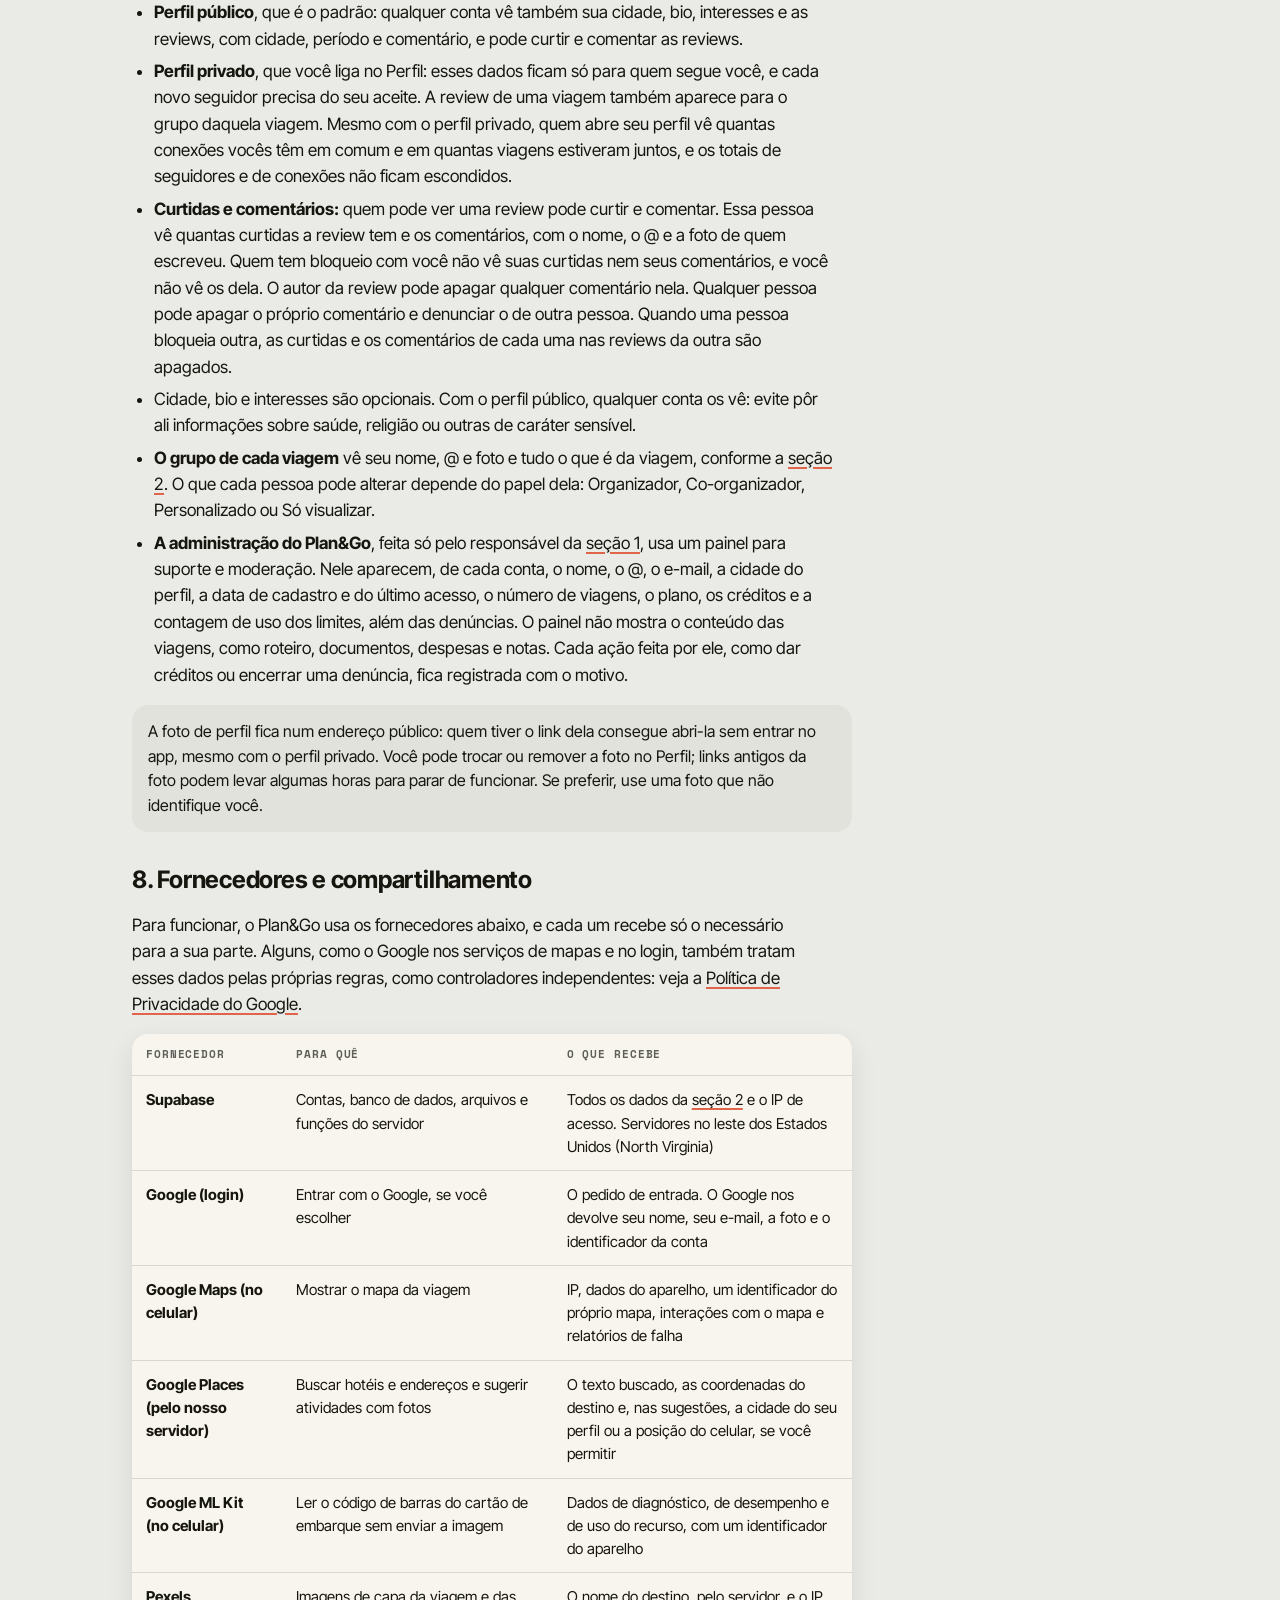
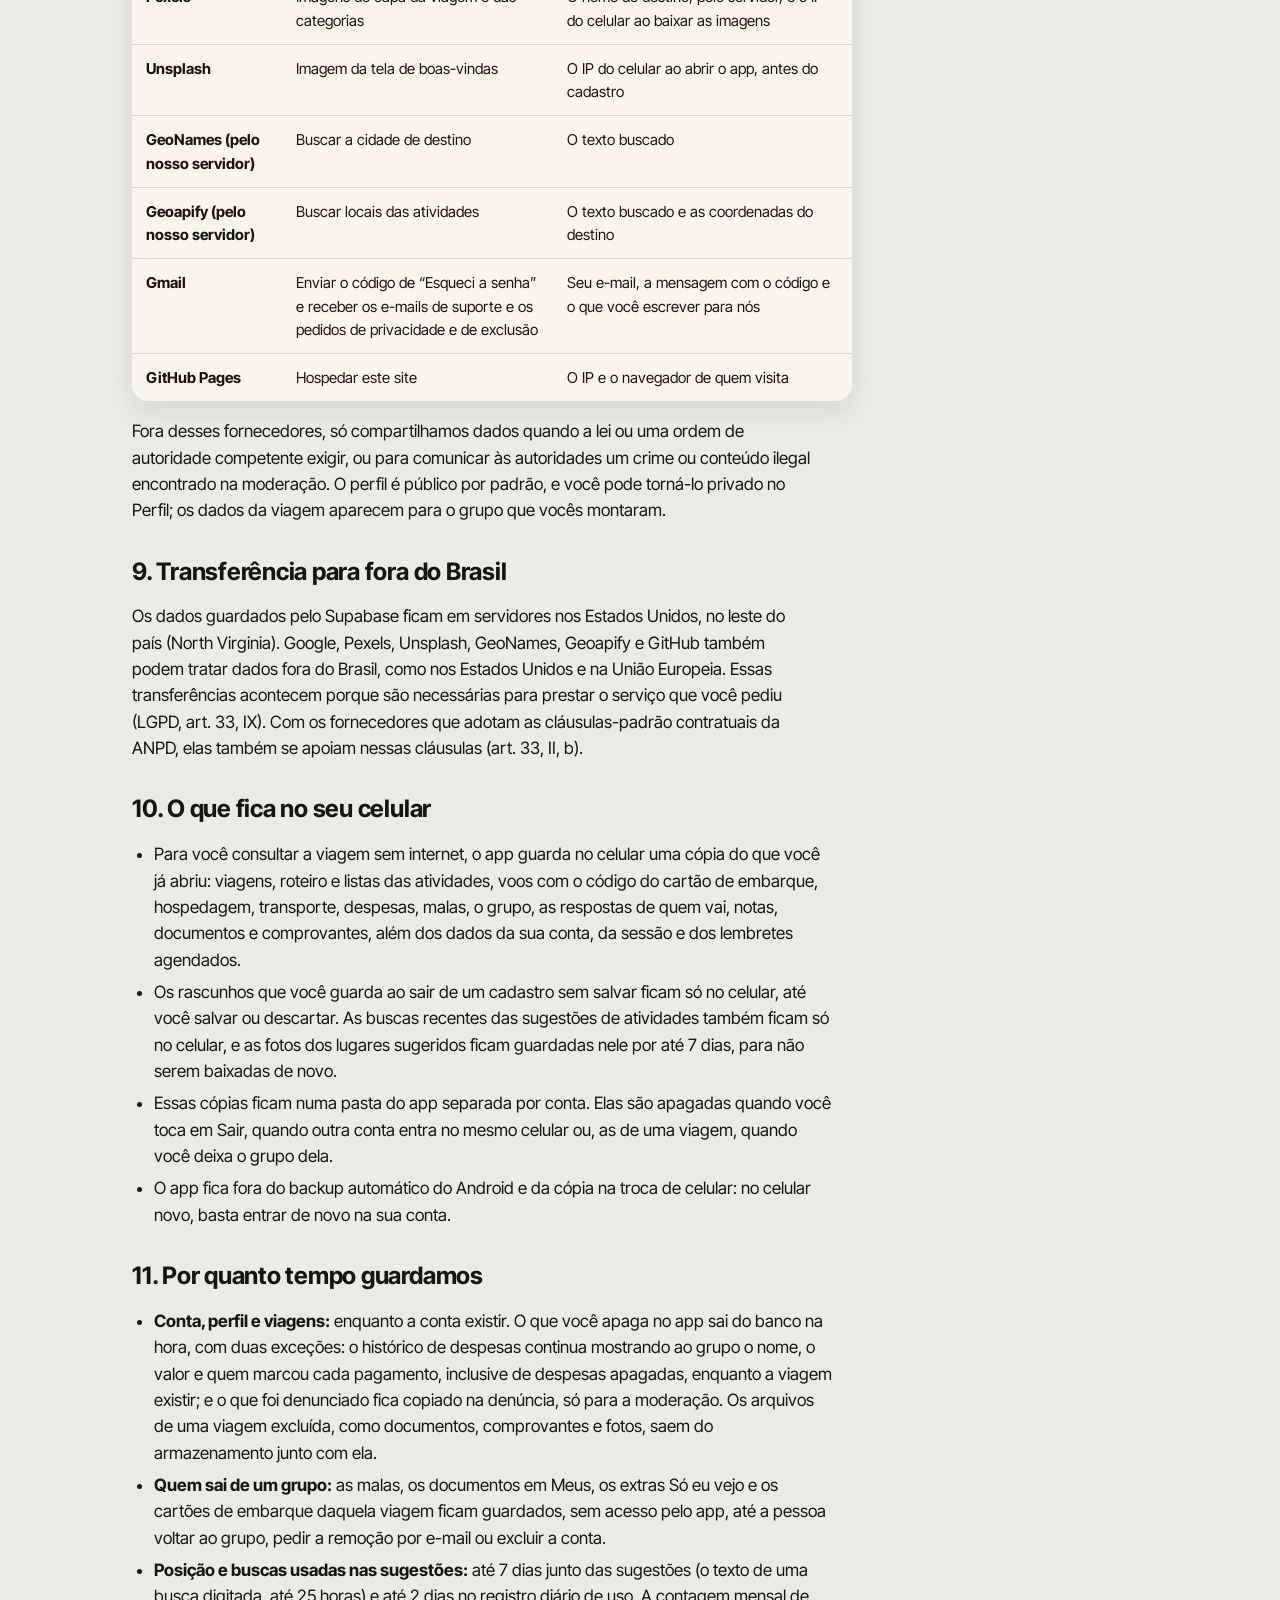
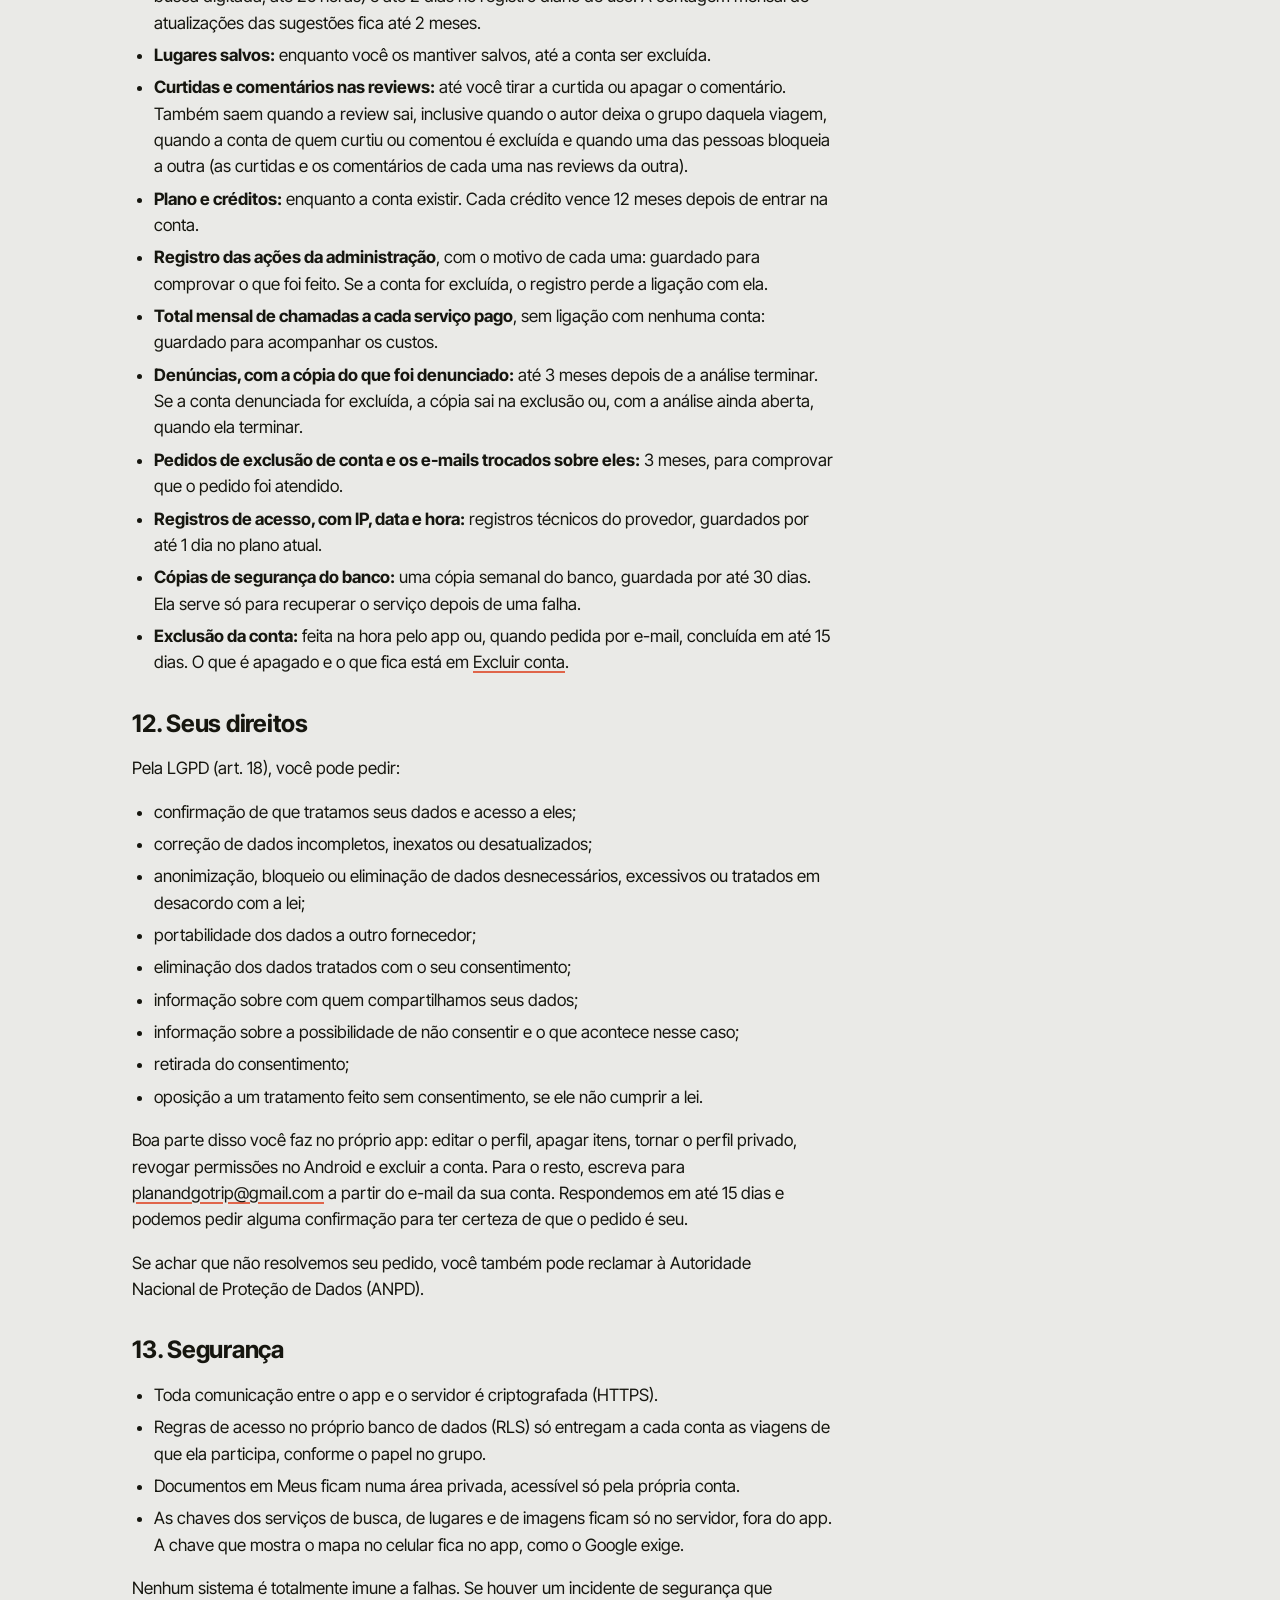
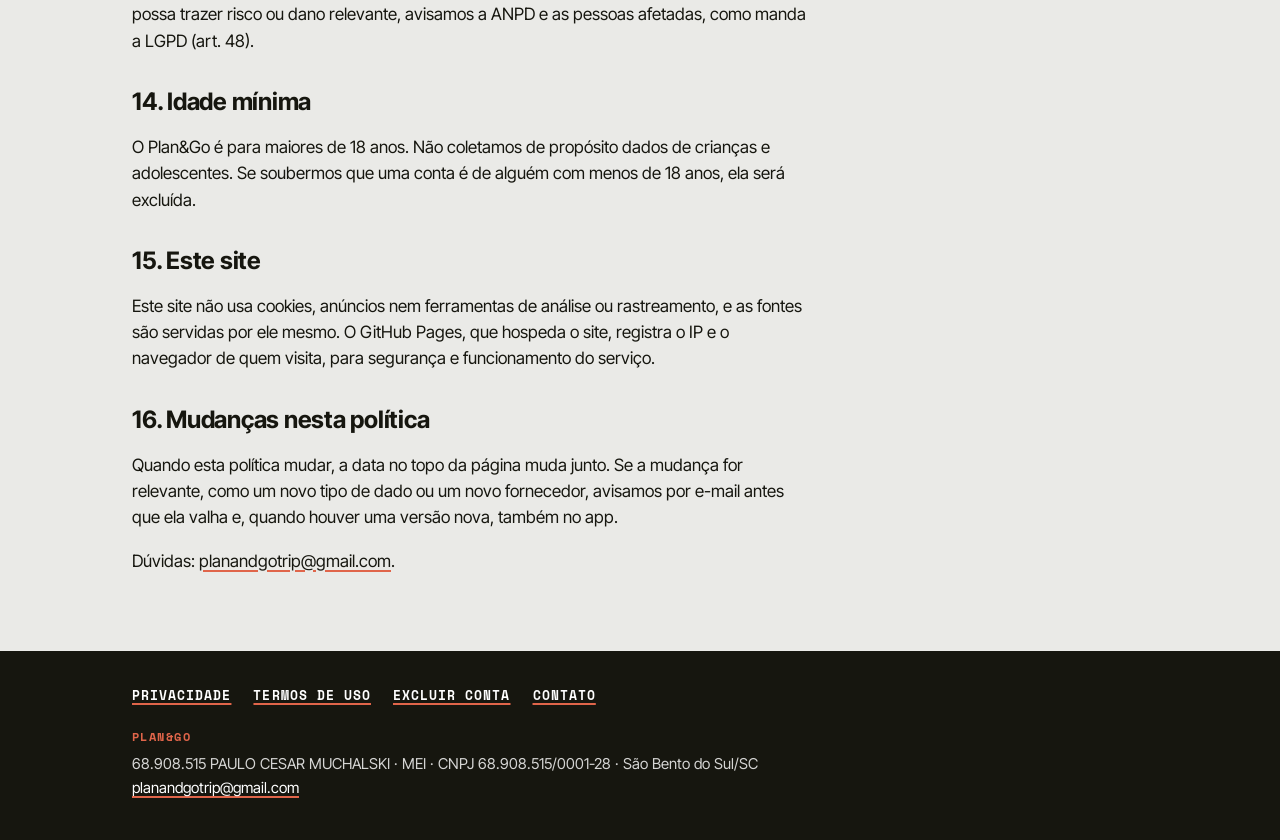
==== commit 2ca3f5c8: "Politica e Excluir conta: curtidas e comentarios nas reviews" ====
--- a/privacidade/index.html
+++ b/privacidade/index.html
@@ -133,6 +133,11 @@
                   <td data-label="Quem vê">Notas do grupo: o grupo. Notas Minhas e malas: só você. Reviews: veja <a href="#quem-ve">O que outras pessoas veem</a>.</td>
                 </tr>
                 <tr>
+                  <th scope="row">Curtidas e comentários nas reviews</th>
+                  <td data-label="Para que serve">Mostrar quem gostou de uma review e conversar sobre a viagem. Das suas reviews, guardamos também quando você as abriu pela última vez, para marcar os comentários novos.</td>
+                  <td data-label="Quem vê">Quem pode ver a review: veja <a href="#quem-ve">O que outras pessoas veem</a>.</td>
+                </tr>
+                <tr>
                   <th scope="row">Buscas: o texto que você digita para buscar destinos, lugares, hotéis, endereços e pessoas</th>
                   <td data-label="Para que serve">Fazer a busca. Para limitar o uso dos serviços pagos de mapas e busca, registramos por dia, ligado à sua conta, quantas buscas você fez e, nas sugestões de atividades, o texto buscado, os lugares abertos e a região aproximada. Esse registro é apagado em até 2 dias. Também contamos, ligado à sua conta, quantas vezes no mês você atualizou as sugestões de atividades; essa contagem é apagada em até 2 meses.</td>
                   <td data-label="Quem vê">Ninguém do app. O texto vai para o nosso servidor e para o fornecedor da busca (<a href="#fornecedores">seção 8</a>).</td>
@@ -148,7 +153,7 @@
                   <td data-label="Quem vê">Você e a administração do Plan&amp;Go (<a href="#quem-ve">seção 7</a>).</td>
                 </tr>
                 <tr>
-                  <th scope="row">Denúncias: o motivo que você escreve e o perfil ou conteúdo denunciado</th>
+                  <th scope="row">Denúncias: o motivo que você escreve e o perfil ou conteúdo denunciado (uma review ou um comentário)</th>
                   <td data-label="Para que serve">Analisar a denúncia, moderar o conteúdo e responder a você.</td>
                   <td data-label="Quem vê">Só a moderação do Plan&amp;Go.</td>
                 </tr>
@@ -217,8 +222,9 @@
           <h2 id="t-quem-ve">7. O que outras pessoas veem</h2>
           <ul>
             <li><strong>Qualquer conta do Plan&amp;Go</strong> vê seu nome, seu @ e sua foto, por exemplo na busca de perfis.</li>
-            <li><strong>Perfil público</strong>, que é o padrão: qualquer conta vê também sua cidade, bio, interesses e as reviews, com cidade, período e comentário.</li>
+            <li><strong>Perfil público</strong>, que é o padrão: qualquer conta vê também sua cidade, bio, interesses e as reviews, com cidade, período e comentário, e pode curtir e comentar as reviews.</li>
             <li><strong>Perfil privado</strong>, que você liga no Perfil: esses dados ficam só para quem segue você, e cada novo seguidor precisa do seu aceite. A review de uma viagem também aparece para o grupo daquela viagem. Mesmo com o perfil privado, quem abre seu perfil vê quantas conexões vocês têm em comum e em quantas viagens estiveram juntos, e os totais de seguidores e de conexões não ficam escondidos.</li>
+            <li><strong>Curtidas e comentários:</strong> quem pode ver uma review pode curtir e comentar. Essa pessoa vê quantas curtidas a review tem e os comentários, com o nome, o @ e a foto de quem escreveu. Quem tem bloqueio com você não vê suas curtidas nem seus comentários, e você não vê os dela. O autor da review pode apagar qualquer comentário nela. Qualquer pessoa pode apagar o próprio comentário e denunciar o de outra pessoa. Quando uma pessoa bloqueia outra, as curtidas e os comentários de cada uma nas reviews da outra são apagados.</li>
             <li>Cidade, bio e interesses são opcionais. Com o perfil público, qualquer conta os vê: evite pôr ali informações sobre saúde, religião ou outras de caráter sensível.</li>
             <li><strong>O grupo de cada viagem</strong> vê seu nome, @ e foto e tudo o que é da viagem, conforme a <a href="#dados">seção 2</a>. O que cada pessoa pode alterar depende do papel dela: Organizador, <span class="nowrap">Co-organizador</span>, Personalizado ou Só visualizar.</li>
             <li><strong>A administração do Plan&amp;Go</strong>, feita só pelo responsável da <a href="#quem-somos">seção 1</a>, usa um painel para suporte e moderação. Nele aparecem, de cada conta, o nome, o @, o e-mail, a cidade do perfil, a data de cadastro e do último acesso, o número de viagens, o plano, os créditos e a contagem de uso dos limites, além das denúncias. O painel não mostra o conteúdo das viagens, como roteiro, documentos, despesas e notas. Cada ação feita por ele, como dar créditos ou encerrar uma denúncia, fica registrada com o motivo.</li>
@@ -274,6 +280,7 @@
             <li><strong>Quem sai de um grupo:</strong> as malas, os documentos em Meus, os extras Só eu vejo e os cartões de embarque daquela viagem ficam guardados, sem acesso pelo app, até a pessoa voltar ao grupo, pedir a remoção por e-mail ou excluir a conta.</li>
             <li><strong>Posição e buscas usadas nas sugestões:</strong> até 7 dias junto das sugestões (o texto de uma busca digitada, até 25 horas) e até 2 dias no registro diário de uso. A contagem mensal de atualizações das sugestões fica até 2 meses.</li>
             <li><strong>Lugares salvos:</strong> enquanto você os mantiver salvos, até a conta ser excluída.</li>
+            <li><strong>Curtidas e comentários nas reviews:</strong> até você tirar a curtida ou apagar o comentário. Também saem quando a review sai, inclusive quando o autor deixa o grupo daquela viagem, quando a conta de quem curtiu ou comentou é excluída e quando uma das pessoas bloqueia a outra (as curtidas e os comentários de cada uma nas reviews da outra).</li>
             <li><strong>Plano e créditos:</strong> enquanto a conta existir. Cada crédito vence 12 meses depois de entrar na conta.</li>
             <li><strong>Registro das ações da administração</strong>, com o motivo de cada uma: guardado para comprovar o que foi feito. Se a conta for excluída, o registro perde a ligação com ela.</li>
             <li><strong>Total mensal de chamadas a cada serviço pago</strong>, sem ligação com nenhuma conta: guardado para acompanhar os custos.</li>
